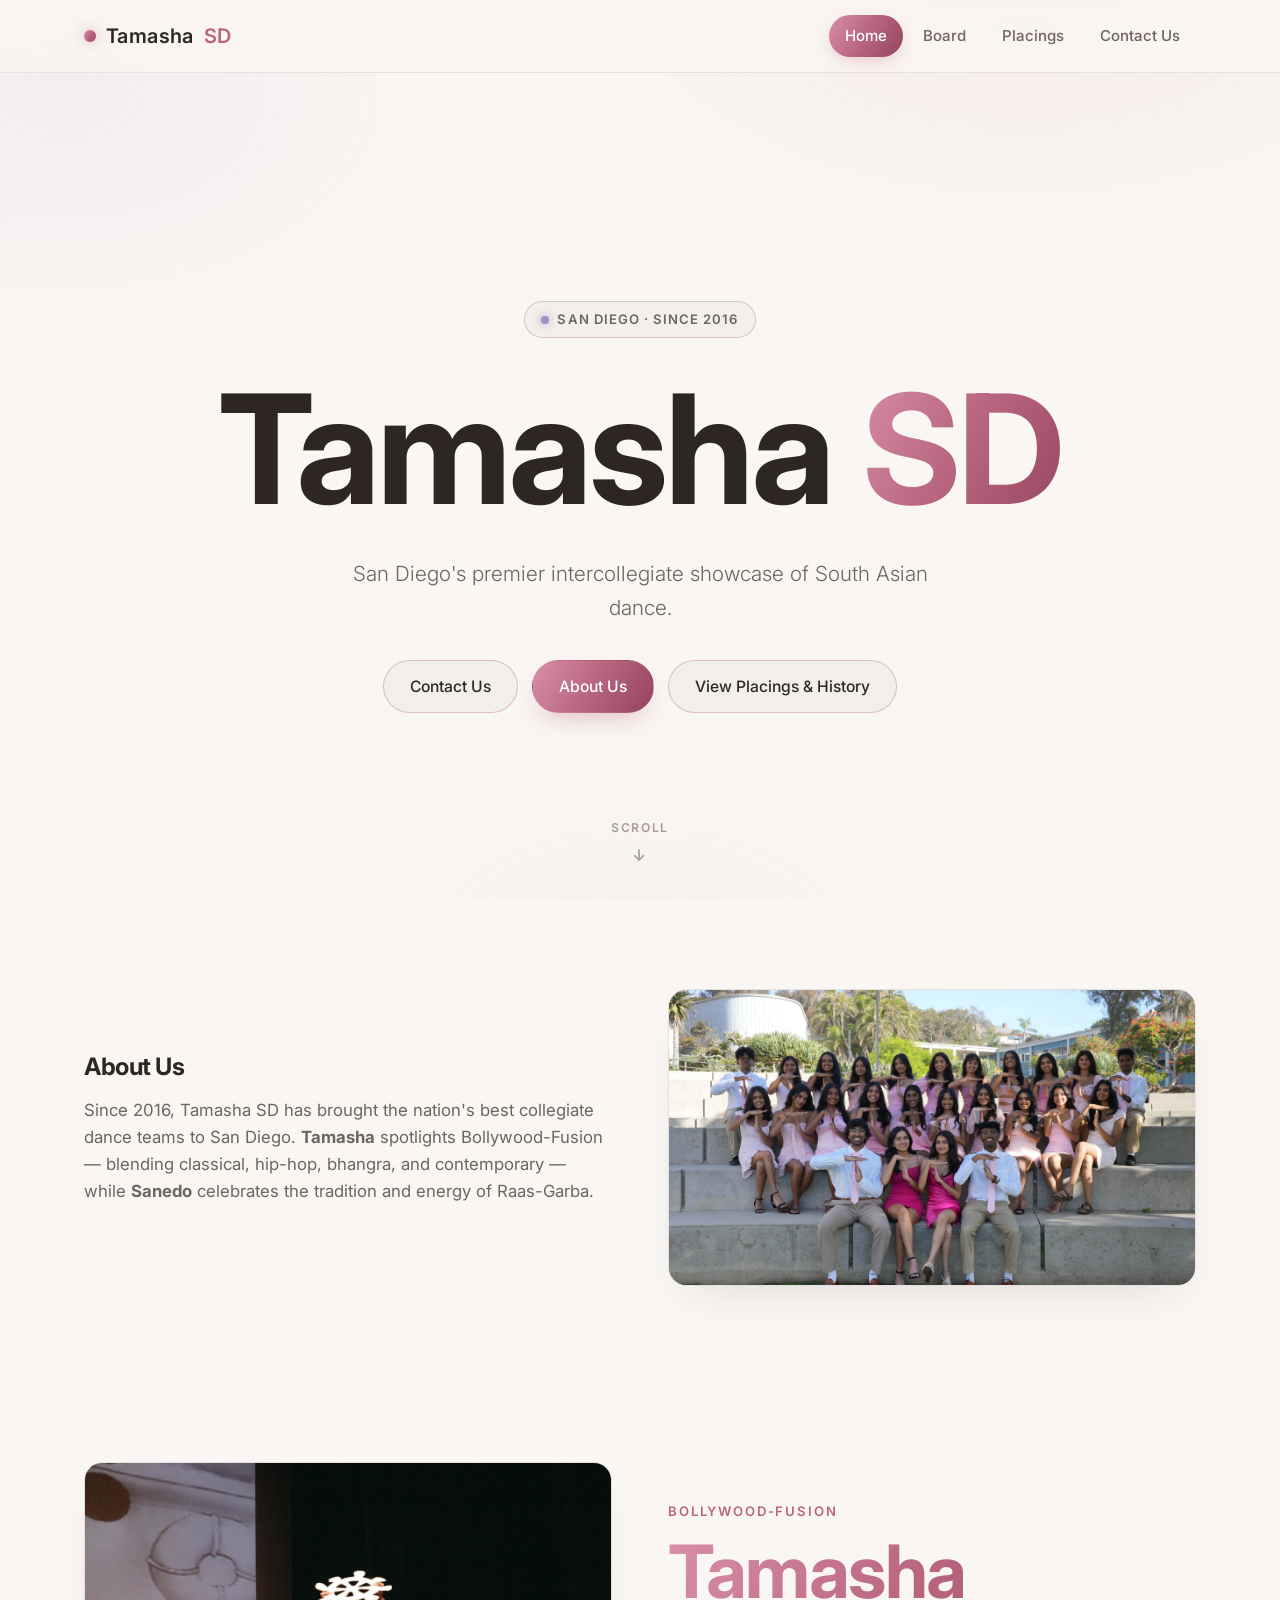
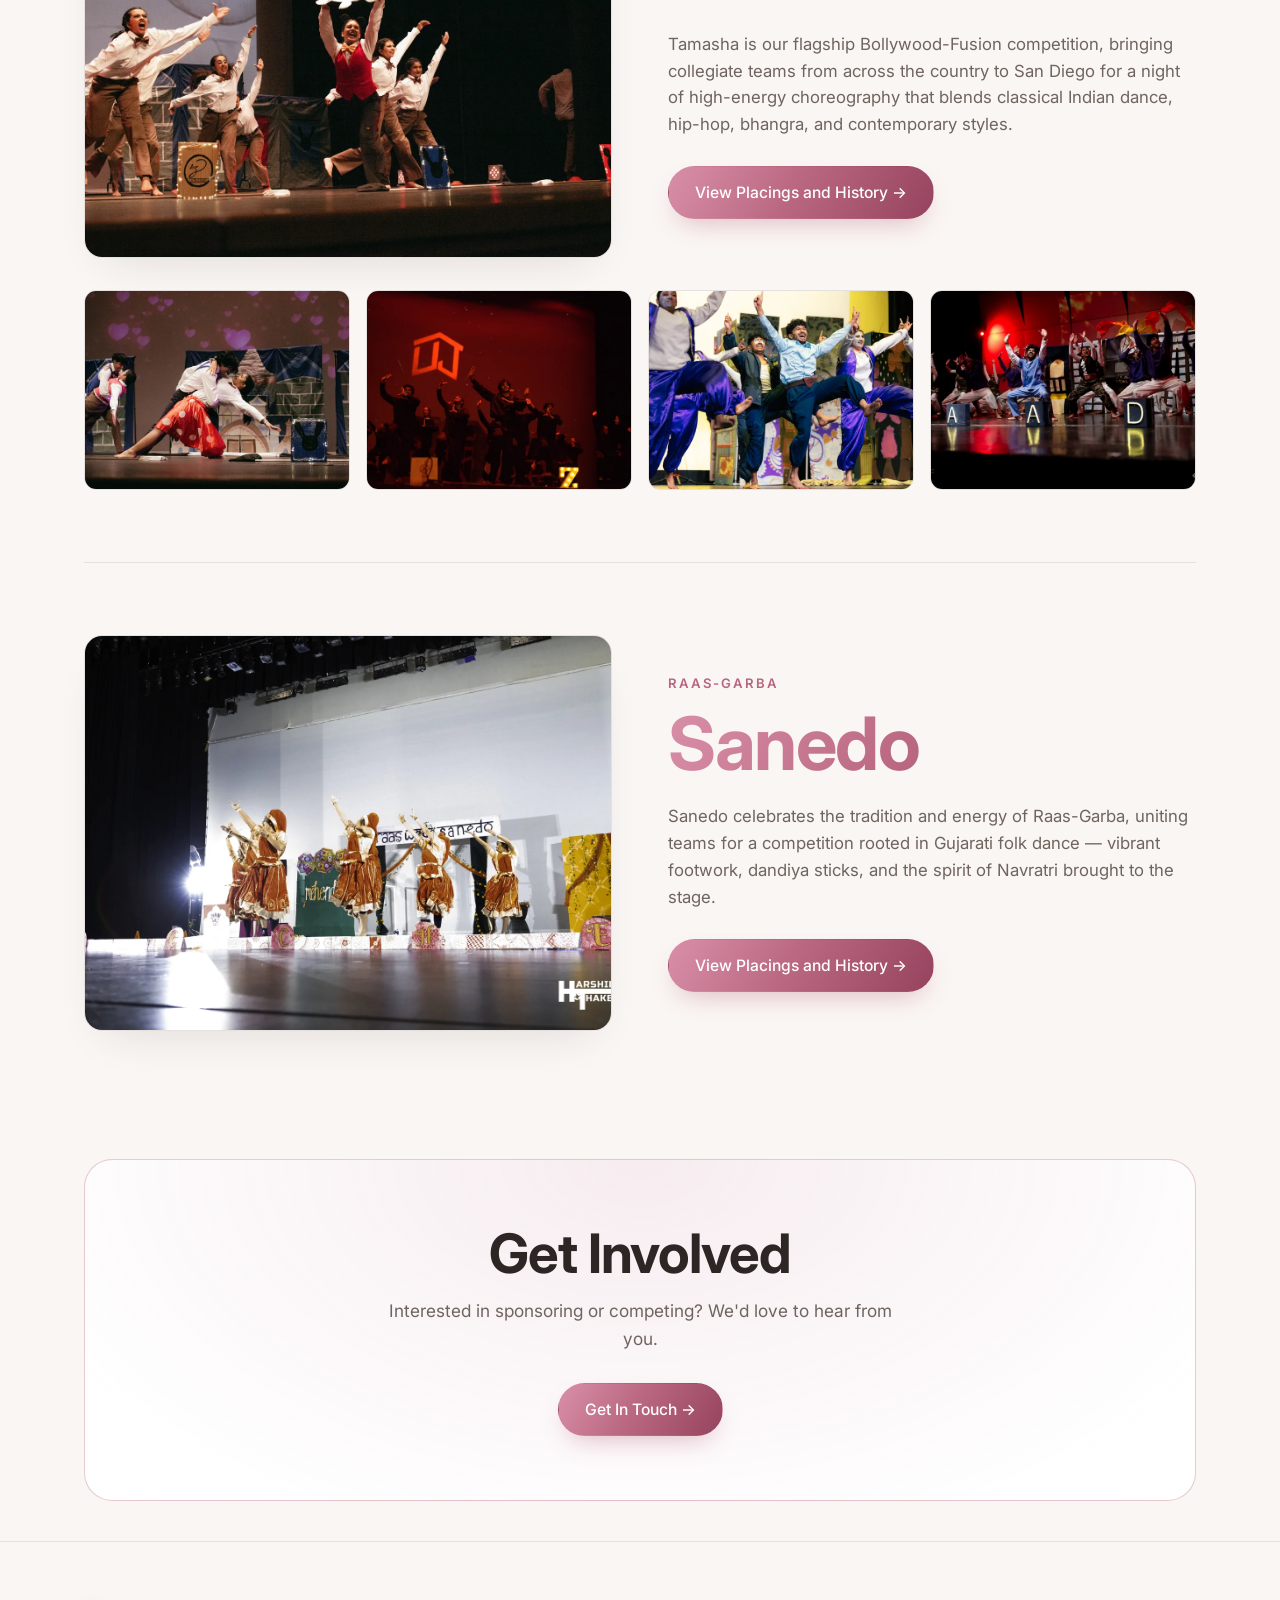
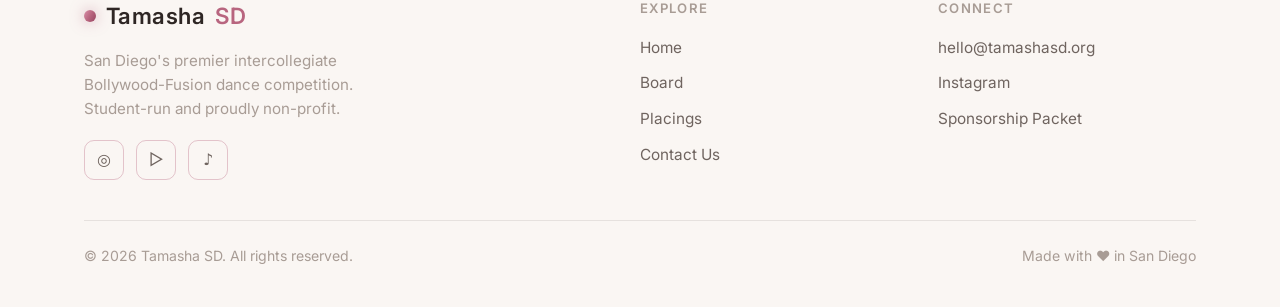
==== index.html @ 52d0d89c "sponsership link add" ====
<!DOCTYPE html>
<html lang="en">
<head>
  <meta charset="UTF-8" />
  <meta name="viewport" content="width=device-width, initial-scale=1.0" />
  <title>Tamasha SD — San Diego's Premier Bollywood-Fusion Dance Competition</title>
  <meta name="description" content="Tamasha SD is San Diego's premier intercollegiate Bollywood-Fusion dance competition, bringing together the best teams from across the nation for one unforgettable night on stage." />
  <link rel="preconnect" href="https://fonts.googleapis.com" />
  <link rel="preconnect" href="https://fonts.gstatic.com" crossorigin />
  <link href="https://fonts.googleapis.com/css2?family=Inter:wght@300;400;500;600;700&display=swap" rel="stylesheet" />
  <link rel="stylesheet" href="styles.css" />
</head>
<body>

  <!-- ===== Navbar ===== -->
  <header class="nav">
    <div class="container nav-inner">
      <a class="brand" href="index.html">
        <span class="dot"></span> Tamasha <span class="sd">SD</span>
      </a>
      <button class="nav-toggle" aria-label="Toggle navigation" aria-expanded="false">☰</button>
      <ul class="nav-links">
        <li><a href="index.html" class="active">Home</a></li>
        <li><a href="board.html">Board</a></li>
        <li><a href="placings.html">Placings</a></li>
        <li><a href="contact.html">Contact Us</a></li>
      </ul>
    </div>
  </header>

  <!-- ===== Hero ===== -->
  <section class="hero">
    <div class="container">
      <div class="eyebrow"><span class="pulse"></span> San Diego · Since 2016</div>
      <h1>Tamasha <span class="gradient-text">SD</span></h1>
      <p class="lead">San Diego's premier intercollegiate showcase of South Asian dance.</p>
      <div class="hero-actions">
        <a class="btn btn-ghost" href="contact.html">Contact Us</a>
        <a class="btn btn-primary" href="#about">About Us</a>
        <a class="btn btn-ghost" href="placings.html">View Placings & History</a>
      </div>
    </div>
    <a class="scroll-cue" href="#about" aria-label="Scroll to About section">
      <span>Scroll</span>
      <span class="arrow" aria-hidden="true">↓</span>
    </a>
  </section>

  <!-- ===== About ===== -->
  <section class="section" id="about">
    <div class="container split">
      <div>
        <h2>About Us</h2>
        <p>
          Since 2016, Tamasha SD has brought the nation's best collegiate dance
          teams to San Diego. <strong>Tamasha</strong> spotlights Bollywood-Fusion —
          blending classical, hip-hop, bhangra, and contemporary — while
          <strong>Sanedo</strong> celebrates the tradition and energy of Raas-Garba.
        </p>
      </div>
      <div class="media">
        <img src="photos/board/25-26/web/full-board-1.webp" alt="The Tamasha SD board" loading="lazy" />
      </div>
    </div>
  </section>

  <!-- ===== Competition Showcase ===== -->
  <section class="section" id="showcase">
    <div class="container">
      <div class="showcase-panel" data-panel="tamasha">
        <div class="showcase-top">
          <div class="showcase-rotator">
            <img class="is-active" src="photos/tamasha_gallery/web/tamasha-rotate-1.webp" alt="Tamasha competition photo 1" />
            <img src="photos/tamasha_gallery/web/tamasha-rotate-2.webp" alt="Tamasha competition photo 2" />
            <img src="photos/tamasha_gallery/web/tamasha-rotate-3.webp" alt="Tamasha competition photo 3" />
            <img src="photos/tamasha_gallery/web/tamasha-rotate-4.webp" alt="Tamasha competition photo 4" />
            <img src="photos/tamasha_gallery/web/tamasha-rotate-5.webp" alt="Tamasha competition photo 5" />
            <img src="photos/tamasha_gallery/web/tamasha-rotate-6.webp" alt="Tamasha competition photo 6" />
            <img src="photos/tamasha_gallery/web/tamasha-rotate-7.webp" alt="Tamasha competition photo 7" />
            <img src="photos/tamasha_gallery/web/tamasha-rotate-8.webp" alt="Tamasha competition photo 8" />
          </div>
          <div class="showcase-blurb">
            <div class="section-tag">Bollywood-Fusion</div>
            <h2 class="gradient-text">Tamasha</h2>
            <p>
              Tamasha is our flagship Bollywood-Fusion competition, bringing
              collegiate teams from across the country to San Diego for a
              night of high-energy choreography that blends classical Indian
              dance, hip-hop, bhangra, and contemporary styles.
            </p>
            <a class="btn btn-primary" href="placings.html#tamasha">View Placings and History →</a>
          </div>
        </div>
        <div class="showcase-static">
          <img src="photos/tamasha_gallery/web/tamasha-static-1.webp" alt="Tamasha competition photo" loading="lazy" />
          <img src="photos/tamasha_gallery/web/tamasha-static-2.webp" alt="Tamasha competition photo" loading="lazy" />
          <img src="photos/tamasha_gallery/web/tamasha-static-3.webp" alt="Tamasha competition photo" loading="lazy" />
          <img src="photos/tamasha_gallery/web/tamasha-static-4.webp" alt="Tamasha competition photo" loading="lazy" />
        </div>
      </div>

      <div class="showcase-panel" data-panel="sanedo">
        <div class="showcase-top">
          <div class="showcase-rotator">
            <img class="is-active" src="photos/sanedo_gallery/web/sanedo-rotate-1.webp" alt="Sanedo competition photo 1" />
            <img src="photos/sanedo_gallery/web/sanedo-rotate-2.webp" alt="Sanedo competition photo 2" />
            <img src="photos/sanedo_gallery/web/sanedo-rotate-3.webp" alt="Sanedo competition photo 3" />
          </div>
          <div class="showcase-blurb">
            <div class="section-tag">Raas-Garba</div>
            <h2 class="gradient-text">Sanedo</h2>
            <p>
              Sanedo celebrates the tradition and energy of Raas-Garba,
              uniting teams for a competition rooted in Gujarati folk dance —
              vibrant footwork, dandiya sticks, and the spirit of Navratri
              brought to the stage.
            </p>
            <a class="btn btn-primary" href="placings.html#sanedo">View Placings and History →</a>
          </div>
        </div>
      </div>
    </div>
  </section>




  <!-- ===== CTA ===== -->
  <section class="container">
    <div class="cta">
      <h2>Get Involved</h2>
      <p>Interested in sponsoring or competing? We'd love to hear from you.</p>
      <a class="btn btn-primary" href="contact.html">Get In Touch →</a>
    </div>
  </section>

  <!-- ===== Footer ===== -->
  <footer class="footer">
    <div class="container">
      <div class="footer-grid">
        <div>
          <div class="brand"><span class="dot"></span> Tamasha <span class="sd">SD</span></div>
          <p>San Diego's premier intercollegiate Bollywood-Fusion dance competition. Student-run and proudly non-profit.</p>
          <div class="socials">
            <a href="https://instagram.com/tamashasd" target="_blank" rel="noopener noreferrer" aria-label="Instagram">◎</a>
            <a href="https://youtube.com/@tamashasd" target="_blank" rel="noopener noreferrer" aria-label="YouTube">▷</a>
            <a href="https://tiktok.com/@tamashasd" target="_blank" rel="noopener noreferrer" aria-label="TikTok">♪</a>
          </div>
        </div>
        <div>
          <h4>Explore</h4>
          <ul>
            <li><a href="index.html">Home</a></li>
            <li><a href="board.html">Board</a></li>
            <li><a href="placings.html">Placings</a></li>
            <li><a href="contact.html">Contact Us</a></li>
          </ul>
        </div>
        <div>
          <h4>Connect</h4>
          <ul>
            <li><a href="mailto:hello@tamashasd.org">hello@tamashasd.org</a></li>
            <li><a href="https://instagram.com/tamashasd" target="_blank" rel="noopener noreferrer">Instagram</a></li>
            <li><a href="https://canva.link/knv3cnp3l9zu014" target="_blank" rel="noopener noreferrer">Sponsorship Packet</a></li>
          </ul>
        </div>
      </div>
      <div class="footer-bottom">
        <span>© 2026 Tamasha SD. All rights reserved.</span>
        <span>Made with ♥ in San Diego</span>
      </div>
    </div>
  </footer>

  <script src="showcase.js"></script>
  <script src="nav.js"></script>
</body>
</html>
---- styles.css ----
/* ============================================================
   Tamasha SD — shared styles
   Clean, light, pastel-professional theme
   ============================================================ */

:root {
  /* Core palette — warm ivory, light + airy */
  --bg:            #faf6f3;
  --bg-2:          #f2ebe6;
  --surface:       #ffffff;
  --surface-2:     #f6f0ec;
  --border:        rgba(60, 40, 40, 0.10);
  --border-strong: rgba(184, 101, 127, 0.35);

  /* Text — warm charcoal, never pure black */
  --text:      #2e2624;
  --text-dim:  #6f645f;
  --text-mute: #a89c95;

  /* Pastel accents */
  --magenta: #b8657f;  /* dusty rose — primary accent */
  --saffron: #b8925a;  /* muted gold/tan — secondary accent */
  --cyan:    #a98fc7;  /* soft lavender — tertiary accent */
  --violet:  #8f7092;  /* dusty mauve — quaternary accent */

  /* Gradients */
  --grad-hot:  linear-gradient(120deg, #d98fa8 0%, #b8657f 50%, #96435f 100%);
  --grad-cool: linear-gradient(120deg, #cbb8e0 0%, #8f7092 100%);
  --grad-full: linear-gradient(120deg, #d98fa8 0%, #b8657f 50%, #96435f 100%);

  /* Layout */
  --maxw: 1160px;
  --radius: 18px;
  --radius-sm: 12px;
  --shadow: 0 20px 45px -24px rgba(46, 38, 36, 0.16);
  --shadow-glow: 0 0 0 1px var(--border), 0 20px 40px -22px rgba(184, 101, 127, 0.22);

  --font-display: 'Inter', system-ui, sans-serif;
  --font-body: 'Inter', system-ui, -apple-system, 'Segoe UI', sans-serif;
}

/* ---------- Reset ---------- */
*, *::before, *::after { box-sizing: border-box; }

html { scroll-behavior: smooth; }

body {
  margin: 0;
  font-family: var(--font-body);
  font-weight: 400;
  color: var(--text);
  background: var(--bg);
  line-height: 1.6;
  -webkit-font-smoothing: antialiased;
  overflow-x: hidden;
}

/* Ambient background wash — soft pastel, barely there */
body::before {
  content: "";
  position: fixed;
  inset: 0;
  z-index: -1;
  background:
    radial-gradient(60% 50% at 80% -5%, rgba(184, 101, 127, 0.09), transparent 60%),
    radial-gradient(50% 45% at 5% 10%, rgba(169, 143, 199, 0.08), transparent 60%),
    radial-gradient(40% 40% at 50% 110%, rgba(184, 146, 90, 0.06), transparent 60%);
  pointer-events: none;
}

img { max-width: 100%; display: block; }
a { color: inherit; text-decoration: none; }

h1, h2, h3 { font-family: var(--font-display); font-weight: 700; line-height: 1.1; letter-spacing: -0.02em; margin: 0; }

.container { width: 100%; max-width: var(--maxw); margin: 0 auto; padding: 0 24px; }

.gradient-text {
  background: var(--grad-full);
  -webkit-background-clip: text;
  background-clip: text;
  -webkit-text-fill-color: transparent;
  color: transparent;
}

/* ---------- Navbar ---------- */
.nav {
  position: sticky;
  top: 0;
  z-index: 100;
  backdrop-filter: blur(16px);
  background: rgba(250, 246, 243, 0.82);
  border-bottom: 1px solid var(--border);
}
.nav-inner {
  display: flex;
  align-items: center;
  justify-content: space-between;
  height: 72px;
}
.brand {
  display: flex;
  align-items: center;
  gap: 10px;
  font-family: var(--font-display);
  font-weight: 600;
  font-size: 1.25rem;
  letter-spacing: 0.02em;
}
.brand .dot {
  width: 12px; height: 12px; border-radius: 50%;
  background: var(--grad-hot);
  box-shadow: 0 0 14px rgba(184, 101, 127, 0.5);
}
.brand .sd { color: var(--magenta); }

.nav-links {
  display: flex;
  align-items: center;
  gap: 4px;
  list-style: none;
  margin: 0;
  padding: 0;
}
.nav-links a {
  display: inline-block;
  padding: 9px 16px;
  border-radius: 999px;
  font-size: 0.94rem;
  font-weight: 500;
  color: var(--text-dim);
  transition: color 0.2s, background 0.2s;
}
.nav-links a:hover { color: var(--text); background: rgba(46, 38, 36, 0.05); }
.nav-links a.active {
  color: #fff;
  background: var(--grad-hot);
  box-shadow: 0 6px 18px -6px rgba(184, 101, 127, 0.45);
}

.nav-toggle {
  display: none;
  background: none;
  border: 1px solid var(--border-strong);
  border-radius: 10px;
  width: 42px; height: 42px;
  cursor: pointer;
  color: var(--text);
  font-size: 1.2rem;
  align-items: center;
  justify-content: center;
}

/* ---------- Buttons ---------- */
.btn {
  display: inline-flex;
  align-items: center;
  gap: 8px;
  padding: 13px 26px;
  border-radius: 999px;
  font-weight: 500;
  font-size: 0.98rem;
  cursor: pointer;
  border: 1px solid transparent;
  transition: transform 0.15s, box-shadow 0.2s, background 0.2s;
  white-space: nowrap;
}
.btn:hover { transform: translateY(-2px); }
.btn-primary {
  background: var(--grad-hot);
  color: #fff;
  box-shadow: 0 12px 26px -10px rgba(184, 101, 127, 0.45);
}
.btn-ghost {
  background: rgba(46, 38, 36, 0.035);
  border-color: var(--border-strong);
  color: var(--text);
}
.btn-ghost:hover { background: rgba(46, 38, 36, 0.07); }

/* ---------- Hero ---------- */
.hero {
  position: relative;
  min-height: 92vh;
  display: flex;
  align-items: center;
  justify-content: center;
  padding: 120px 0 80px;
  text-align: center;
}
.eyebrow {
  display: inline-flex;
  align-items: center;
  gap: 8px;
  padding: 7px 16px;
  border-radius: 999px;
  border: 1px solid var(--border-strong);
  background: rgba(46, 38, 36, 0.03);
  font-size: 0.82rem;
  font-weight: 600;
  letter-spacing: 0.08em;
  text-transform: uppercase;
  color: var(--text-dim);
  margin-bottom: 28px;
}
.eyebrow .pulse {
  width: 8px; height: 8px; border-radius: 50%;
  background: var(--cyan);
  box-shadow: 0 0 10px var(--cyan);
  animation: pulse 1.8s infinite;
}
@keyframes pulse { 0%,100% { opacity: 1; } 50% { opacity: 0.3; } }

.hero h1 {
  font-size: clamp(3.8rem, 13vw, 9.5rem);
  font-weight: 700;
  margin-bottom: 24px;
}
.hero .lead {
  max-width: 640px;
  margin: 0 auto 36px;
  font-size: clamp(1.05rem, 2.4vw, 1.3rem);
  font-weight: 300;
  color: var(--text-dim);
}

.hero-actions { display: flex; gap: 14px; justify-content: center; flex-wrap: wrap; }

.scroll-cue {
  position: absolute;
  left: 50%;
  bottom: 32px;
  transform: translateX(-50%);
  display: flex;
  flex-direction: column;
  align-items: center;
  gap: 6px;
  font-size: 0.76rem;
  font-weight: 600;
  letter-spacing: 0.14em;
  text-transform: uppercase;
  color: var(--text-mute);
}
.scroll-cue .arrow { font-size: 1rem; animation: scroll-bounce 1.6s infinite; }
@keyframes scroll-bounce {
  0%, 100% { transform: translateY(0); }
  50% { transform: translateY(6px); }
}
@media (prefers-reduced-motion: reduce) {
  .scroll-cue .arrow { animation: none; }
}

/* ---------- Stats band ---------- */
.stats {
  display: grid;
  grid-template-columns: repeat(4, 1fr);
  gap: 18px;
  margin-top: 72px;
}
.stat {
  padding: 26px 20px;
  text-align: center;
  border-radius: var(--radius);
  background: var(--surface);
  border: 1px solid var(--border);
}
.stat .num {
  font-family: var(--font-display);
  font-size: 2.6rem;
  font-weight: 600;
  line-height: 1;
}
.stat .label {
  margin-top: 8px;
  font-size: 0.85rem;
  text-transform: uppercase;
  letter-spacing: 0.08em;
  color: var(--text-mute);
}

/* ---------- Sections ---------- */
.section { padding: 88px 0; }
#about { scroll-margin-top: 88px; }
.section-head { max-width: 640px; margin-bottom: 48px; }
.section-head.center { margin-left: auto; margin-right: auto; text-align: center; }
.section-tag {
  font-size: 0.82rem;
  font-weight: 600;
  letter-spacing: 0.14em;
  text-transform: uppercase;
  color: var(--magenta);
  margin-bottom: 14px;
}
.section-head h2 { font-size: clamp(2.2rem, 5.5vw, 3.6rem); font-weight: 700; margin-bottom: 16px; }
.section-head p { color: var(--text-dim); font-size: 1.08rem; margin: 0; }

/* ---------- About split ---------- */
.split {
  display: grid;
  grid-template-columns: 1fr 1fr;
  gap: 56px;
  align-items: center;
}
.split p { color: var(--text-dim); font-size: 1.05rem; }
.split .media {
  border-radius: var(--radius);
  overflow: hidden;
  border: 1px solid var(--border);
  box-shadow: var(--shadow);
  /* Matches the board photo's own 16:9 shape — a 4:3 frame cropped the
     people standing at either end. */
  aspect-ratio: 16 / 9;
}
.split .media img { width: 100%; height: 100%; object-fit: cover; }

.feature-list { list-style: none; padding: 0; margin: 24px 0 0; display: grid; gap: 14px; }
.feature-list li { display: flex; gap: 12px; align-items: flex-start; color: var(--text-dim); }
.feature-list .ico {
  flex: none;
  width: 26px; height: 26px; border-radius: 8px;
  display: grid; place-items: center;
  background: var(--grad-cool);
  color: #fff;
  font-size: 0.9rem;
}

/* ---------- Competition Showcase ---------- */
.showcase-panel + .showcase-panel {
  margin-top: 72px;
  padding-top: 72px;
  border-top: 1px solid var(--border);
}

.showcase-top {
  display: grid;
  grid-template-columns: 1fr 1fr;
  gap: 56px;
  align-items: center;
}

.showcase-rotator {
  position: relative;
  aspect-ratio: 4 / 3;
  border-radius: var(--radius);
  overflow: hidden;
  border: 1px solid var(--border);
  box-shadow: var(--shadow);
}
.showcase-rotator img {
  position: absolute;
  inset: 0;
  width: 100%;
  height: 100%;
  object-fit: cover;
  opacity: 0;
  transition: opacity 1s ease;
}
.showcase-rotator img.is-active { opacity: 1; }

.showcase-blurb .section-tag { margin-bottom: 10px; }
.showcase-blurb h2 { font-size: clamp(2.8rem, 7.5vw, 4.6rem); font-weight: 700; margin-bottom: 18px; }
.showcase-blurb p { color: var(--text-dim); font-size: 1.05rem; margin-bottom: 28px; }

.showcase-static {
  display: grid;
  grid-template-columns: repeat(4, 1fr);
  gap: 16px;
  margin-top: 32px;
}
.showcase-static img {
  width: 100%;
  aspect-ratio: 4 / 3;
  object-fit: cover;
  border-radius: var(--radius-sm);
  border: 1px solid var(--border);
}

@media (prefers-reduced-motion: reduce) {
  .showcase-rotator img { transition: none; }
}

/* ---------- Cards grid ---------- */
.grid-3 { display: grid; grid-template-columns: repeat(3, 1fr); gap: 24px; }
.card {
  position: relative;
  border-radius: var(--radius);
  background: var(--surface);
  border: 1px solid var(--border);
  overflow: hidden;
  transition: transform 0.2s, border-color 0.2s, box-shadow 0.2s;
}
.card:hover { transform: translateY(-6px); border-color: var(--border-strong); box-shadow: var(--shadow); }
.card .card-media { aspect-ratio: 16 / 10; overflow: hidden; }
.card .card-media img { width: 100%; height: 100%; object-fit: cover; transition: transform 0.4s; }
.card:hover .card-media img { transform: scale(1.06); }
.card-body { padding: 22px; }
.card .year {
  display: inline-block;
  font-family: var(--font-display);
  font-size: 0.8rem;
  font-weight: 600;
  letter-spacing: 0.1em;
  padding: 4px 12px;
  border-radius: 999px;
  background: rgba(184, 101, 127, 0.12);
  color: var(--magenta);
  margin-bottom: 12px;
}
.card h3 { font-size: 1.5rem; font-weight: 700; margin-bottom: 8px; }
.card p { color: var(--text-dim); font-size: 0.96rem; margin: 0 0 16px; }
.card-link { font-weight: 600; color: var(--violet); display: inline-flex; gap: 6px; align-items: center; }
.card-link:hover { gap: 10px; }

/* ---------- CTA band ---------- */
.cta {
  margin: 40px auto;
  border-radius: 28px;
  padding: 64px 40px;
  text-align: center;
  background:
    radial-gradient(60% 120% at 50% 0%, rgba(184, 101, 127, 0.12), transparent),
    var(--surface);
  border: 1px solid var(--border-strong);
}
.cta h2 { font-size: clamp(2.2rem, 5.5vw, 3.4rem); font-weight: 700; margin-bottom: 14px; }
.cta p { color: var(--text-dim); max-width: 520px; margin: 0 auto 30px; font-size: 1.08rem; }

/* ---------- Footer ---------- */
.footer {
  border-top: 1px solid var(--border);
  padding: 56px 0 40px;
  margin-top: 40px;
}
.footer-grid {
  display: grid;
  grid-template-columns: 2fr 1fr 1fr;
  gap: 40px;
  margin-bottom: 40px;
}
.footer .brand { font-size: 1.4rem; margin-bottom: 14px; }
.footer p { color: var(--text-mute); font-size: 0.95rem; max-width: 320px; }
.footer h4 {
  font-size: 0.82rem;
  font-weight: 600;
  text-transform: uppercase;
  letter-spacing: 0.1em;
  color: var(--text-mute);
  margin: 0 0 16px;
}
.footer ul { list-style: none; padding: 0; margin: 0; display: grid; gap: 10px; }
.footer ul a { color: var(--text-dim); font-size: 0.96rem; }
.footer ul a:hover { color: var(--text); }
.socials { display: flex; gap: 12px; margin-top: 18px; }
.socials a {
  width: 40px; height: 40px;
  display: grid; place-items: center;
  border-radius: 10px;
  border: 1px solid var(--border-strong);
  color: var(--text-dim);
  transition: all 0.2s;
}
.socials a:hover { color: #fff; border-color: transparent; background: var(--grad-hot); }
.footer-bottom {
  border-top: 1px solid var(--border);
  padding-top: 24px;
  display: flex;
  justify-content: space-between;
  flex-wrap: wrap;
  gap: 10px;
  color: var(--text-mute);
  font-size: 0.88rem;
}

/* ---------- Page hero (sub-pages) ---------- */
.page-hero { padding: 72px 0 48px; text-align: center; }
.page-hero h1 { font-size: clamp(2.6rem, 7.5vw, 5rem); font-weight: 700; margin-bottom: 16px; }
.page-hero p { color: var(--text-dim); max-width: 600px; margin: 0 auto; font-size: 1.1rem; }

/* ---------- Tabs ---------- */
.tab-bar { text-align: center; margin-bottom: 40px; }
.tabs {
  display: inline-flex;
  gap: 6px;
  padding: 6px;
  border-radius: 999px;
  background: var(--surface);
  border: 1px solid var(--border);
}
.tab {
  border: none;
  background: none;
  cursor: pointer;
  font-family: var(--font-body);
  font-weight: 500;
  font-size: 0.98rem;
  color: var(--text-dim);
  padding: 11px 30px;
  border-radius: 999px;
  transition: color 0.2s, background 0.2s, box-shadow 0.2s;
}
.tab:hover { color: var(--text); }
.tab.active {
  color: #fff;
  background: var(--grad-hot);
  box-shadow: 0 6px 18px -6px rgba(184, 101, 127, 0.4);
}
.tab-panel[hidden] { display: none; }
.panel-meta {
  text-align: center;
  text-transform: uppercase;
  letter-spacing: 0.14em;
  font-size: 0.82rem;
  font-weight: 600;
  color: var(--magenta);
  margin: 0 0 32px;
}

/* ---------- Placings ---------- */
.year-block { margin-bottom: 22px; }
.year-label {
  font-family: var(--font-display);
  font-size: 1.15rem;
  font-weight: 600;
  letter-spacing: 0.04em;
  color: var(--text-dim);
  display: flex;
  align-items: center;
  gap: 16px;
  margin-bottom: 14px;
}
.year-label .bar { flex: 1; height: 1px; background: var(--border); }

.podium { display: grid; grid-template-columns: repeat(3, 1fr); gap: 18px; }
.place {
  display: flex;
  flex-direction: column;
  align-items: center;
  text-align: center;
  border-radius: var(--radius);
  padding: 26px 22px 24px;
  background: var(--surface);
  border: 1px solid var(--border);
  position: relative;
  overflow: hidden;
  transition: transform 0.2s, border-color 0.2s, box-shadow 0.2s;
}
.place:hover { transform: translateY(-4px); box-shadow: var(--shadow); }
.place::before {
  content: "";
  position: absolute;
  top: 0; left: 0; right: 0;
  height: 4px;
}
.place.gold {
  border-color: rgba(184, 101, 127, 0.35);
  background:
    radial-gradient(120% 90% at 50% -20%, rgba(184, 101, 127, 0.10), transparent 60%),
    var(--surface);
}
.place.gold::before   { background: linear-gradient(90deg, #eec3d2, #b8657f); }
.place.silver::before { background: linear-gradient(90deg, #dcd6e8, #a9a0c2); }
.place.bronze::before { background: linear-gradient(90deg, #e8c7a8, #b8925a); }
.place .medal { font-size: 2.2rem; line-height: 1; margin-bottom: 12px; }
.place .rank {
  font-family: var(--font-display);
  font-size: 0.78rem;
  font-weight: 600;
  letter-spacing: 0.16em;
  text-transform: uppercase;
  color: var(--text-mute);
  margin-bottom: 8px;
}
.place.gold .rank { color: var(--magenta); }
.place .team { font-family: var(--font-display); font-size: 1.4rem; font-weight: 500; line-height: 1.15; }
.place .school {
  margin-top: 8px;
  font-size: 0.78rem;
  font-weight: 600;
  letter-spacing: 0.03em;
  color: var(--saffron);
  background: rgba(184, 146, 90, 0.14);
  padding: 3px 12px;
  border-radius: 999px;
}

.comp-block { margin-bottom: 64px; }
.comp-head {
  display: flex;
  align-items: flex-end;
  justify-content: space-between;
  gap: 16px;
  margin-bottom: 22px;
  flex-wrap: wrap;
}
.comp-head h2 { font-size: clamp(2rem, 4.5vw, 3rem); font-weight: 700; }
.comp-badge {
  font-family: var(--font-display);
  font-weight: 600;
  font-size: 0.85rem;
  letter-spacing: 0.06em;
  padding: 8px 16px;
  border-radius: 999px;
  color: var(--magenta);
  background: rgba(184, 101, 127, 0.10);
  border: 1px solid var(--border-strong);
}
.table-wrap { overflow-x: auto; }
.table-foot { color: var(--text-mute); font-size: 0.86rem; margin: 14px 2px 0; }
.pts {
  display: inline-block;
  font-size: 0.72rem;
  font-weight: 600;
  letter-spacing: 0.04em;
  color: var(--saffron);
  background: rgba(184, 146, 90, 0.16);
  padding: 2px 8px;
  border-radius: 999px;
  margin-left: 6px;
  vertical-align: middle;
}

.placings-table {
  width: 100%;
  border-collapse: collapse;
  margin-top: 8px;
  border-radius: var(--radius);
  overflow: hidden;
  border: 1px solid var(--border);
  min-width: 560px;
}
.placings-table tbody tr:hover { background: var(--surface-2); }
.placings-table th, .placings-table td { padding: 15px 20px; text-align: left; }
.placings-table thead th {
  background: var(--surface-2);
  font-size: 0.8rem;
  font-weight: 600;
  letter-spacing: 0.08em;
  text-transform: uppercase;
  color: var(--text-mute);
}
.placings-table tbody tr { border-top: 1px solid var(--border); background: var(--surface); }
.placings-table tbody td { color: var(--text-dim); }
.placings-table tbody td:first-child { color: var(--text); font-weight: 600; }

/* ---------- Contact ---------- */
.contact-grid { display: grid; grid-template-columns: 1fr 1fr; gap: 48px; align-items: start; }
.info-card {
  display: flex;
  gap: 16px;
  padding: 22px;
  border-radius: var(--radius);
  background: var(--surface);
  border: 1px solid var(--border);
  margin-bottom: 16px;
}
.info-card .ico {
  flex: none;
  width: 46px; height: 46px;
  border-radius: 12px;
  display: grid; place-items: center;
  background: var(--grad-cool);
  color: #fff;
  font-size: 1.3rem;
}
.info-card h3 { font-size: 1.2rem; font-weight: 700; margin-bottom: 4px; }
.info-card p, .info-card a { color: var(--text-dim); margin: 0; font-size: 0.98rem; }
.info-card a:hover { color: var(--violet); }
.info-links { display: grid; gap: 5px; }
.info-links a:last-child { color: var(--violet); font-weight: 600; }

.sponsorship-packet {
  margin-top: 72px;
  padding: 36px;
  border: 1px solid var(--border);
  border-radius: var(--radius);
  background: var(--surface);
  scroll-margin-top: 92px;
}
.sponsorship-heading {
  display: flex;
  align-items: flex-end;
  justify-content: space-between;
  gap: 32px;
  margin-bottom: 28px;
}
.sponsorship-heading h2 { margin: 8px 0 10px; }
.sponsorship-heading p { max-width: 720px; margin: 0; color: var(--text-dim); }
.sponsorship-heading .btn { flex: none; }
.canva-embed {
  position: relative;
  width: 100%;
  aspect-ratio: 16 / 9;
  overflow: hidden;
  border: 1px solid var(--border-strong);
  border-radius: var(--radius-sm);
  background: var(--bg-2);
  box-shadow: var(--shadow);
}
.canva-embed iframe { width: 100%; height: 100%; border: 0; }
.embed-fallback { margin: 16px 0 0; color: var(--text-mute); font-size: 0.88rem; text-align: center; }
.embed-fallback a { color: var(--violet); }

.form { display: grid; gap: 18px; padding: 32px; border-radius: var(--radius); background: var(--surface); border: 1px solid var(--border); }
.field { display: grid; gap: 8px; }
.field label { font-size: 0.88rem; font-weight: 500; color: var(--text-dim); }
.field input, .field textarea, .field select {
  width: 100%;
  padding: 13px 16px;
  border-radius: var(--radius-sm);
  border: 1px solid var(--border-strong);
  background: var(--bg-2);
  color: var(--text);
  font-family: inherit;
  font-size: 0.98rem;
  transition: border-color 0.2s, box-shadow 0.2s;
}
.field input:focus, .field textarea:focus, .field select:focus {
  outline: none;
  border-color: var(--magenta);
  box-shadow: 0 0 0 3px rgba(184, 101, 127, 0.16);
}
.field textarea { resize: vertical; min-height: 130px; }

.form-submit { justify-content: center; }
.form-submit:disabled { cursor: wait; opacity: 0.65; transform: none; }
.contact-honeypot {
  position: absolute;
  width: 1px;
  height: 1px;
  overflow: hidden;
  clip: rect(0 0 0 0);
  clip-path: inset(50%);
  white-space: nowrap;
}
.form-status {
  margin: 0;
  padding: 13px 16px;
  border: 1px solid rgba(94, 184, 140, 0.35);
  border-radius: var(--radius-sm);
  background: rgba(94, 184, 140, 0.10);
  color: var(--text);
  font-size: 0.92rem;
}
.form-status.is-error {
  border-color: rgba(225, 92, 92, 0.38);
  background: rgba(225, 92, 92, 0.10);
}

/* ---------- Placeholder note ---------- */
.note {
  display: flex;
  gap: 12px;
  padding: 16px 20px;
  border-radius: var(--radius-sm);
  background: rgba(169, 143, 199, 0.10);
  border: 1px solid rgba(169, 143, 199, 0.30);
  color: var(--text-dim);
  font-size: 0.92rem;
  margin-bottom: 32px;
}
.note strong { color: var(--violet); }

/* ---------- Responsive ---------- */
@media (max-width: 900px) {
  .split, .contact-grid { grid-template-columns: 1fr; gap: 32px; }
  .sponsorship-heading { align-items: start; flex-direction: column; }
  .grid-3 { grid-template-columns: 1fr 1fr; }
  .footer-grid { grid-template-columns: 1fr 1fr; }
  .stats { grid-template-columns: 1fr 1fr; }
  .showcase-top { grid-template-columns: 1fr; gap: 32px; }
  .showcase-static { grid-template-columns: repeat(2, 1fr); }
}

@media (max-width: 720px) {
  .nav-toggle { display: inline-flex; }
  .nav-links {
    position: absolute;
    top: 72px; left: 0; right: 0;
    flex-direction: column;
    align-items: stretch;
    gap: 6px;
    padding: 16px 24px 24px;
    background: rgba(250, 246, 243, 0.98);
    border-bottom: 1px solid var(--border);
    transform: translateY(-140%);
    transition: transform 0.28s ease;
  }
  .nav-links.open { transform: translateY(0); }
  .nav-links a { padding: 12px 16px; }
  .grid-3, .podium, .footer-grid { grid-template-columns: 1fr; }
  .hero { min-height: auto; padding: 100px 0 72px; }
  .scroll-cue { display: none; }
  .section { padding: 60px 0; }
}

@media (max-width: 560px) {
  .sponsorship-packet { margin-top: 48px; padding: 22px; }
  .sponsorship-heading .btn { width: 100%; justify-content: center; }
}
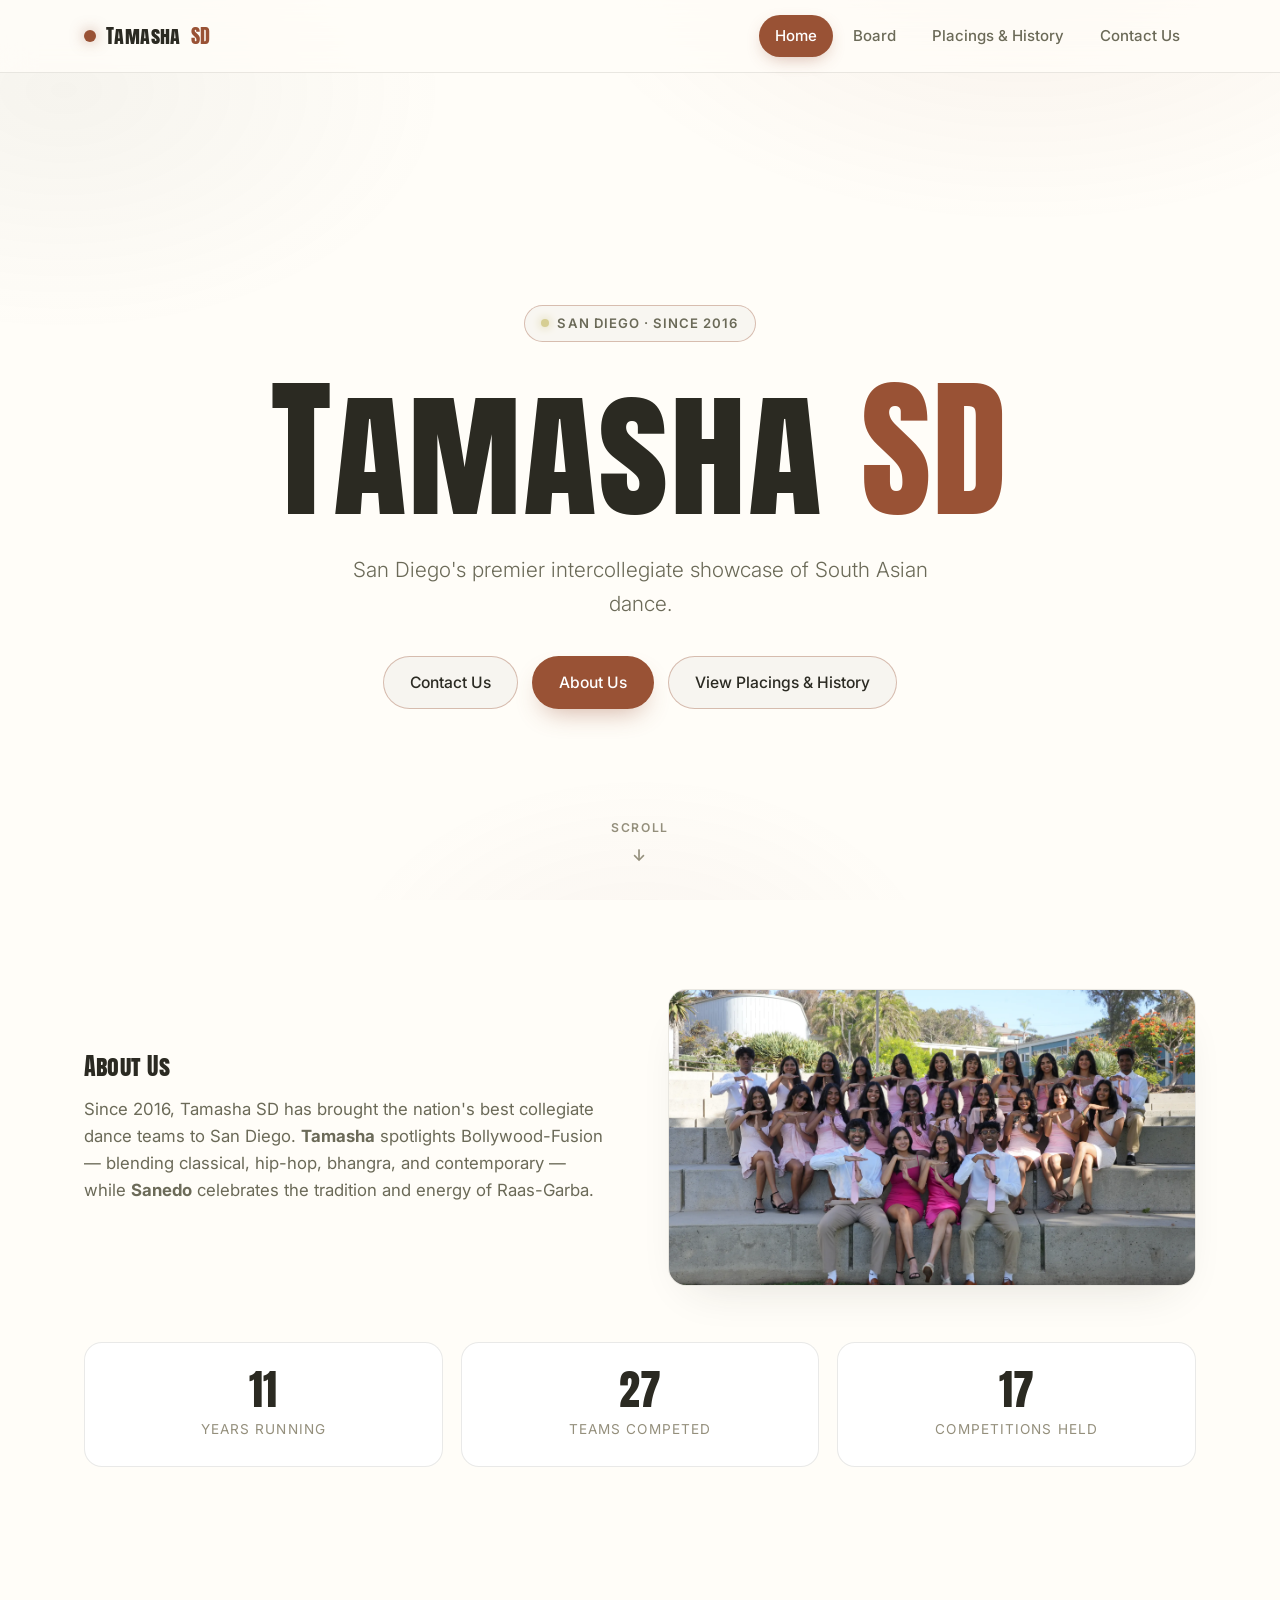
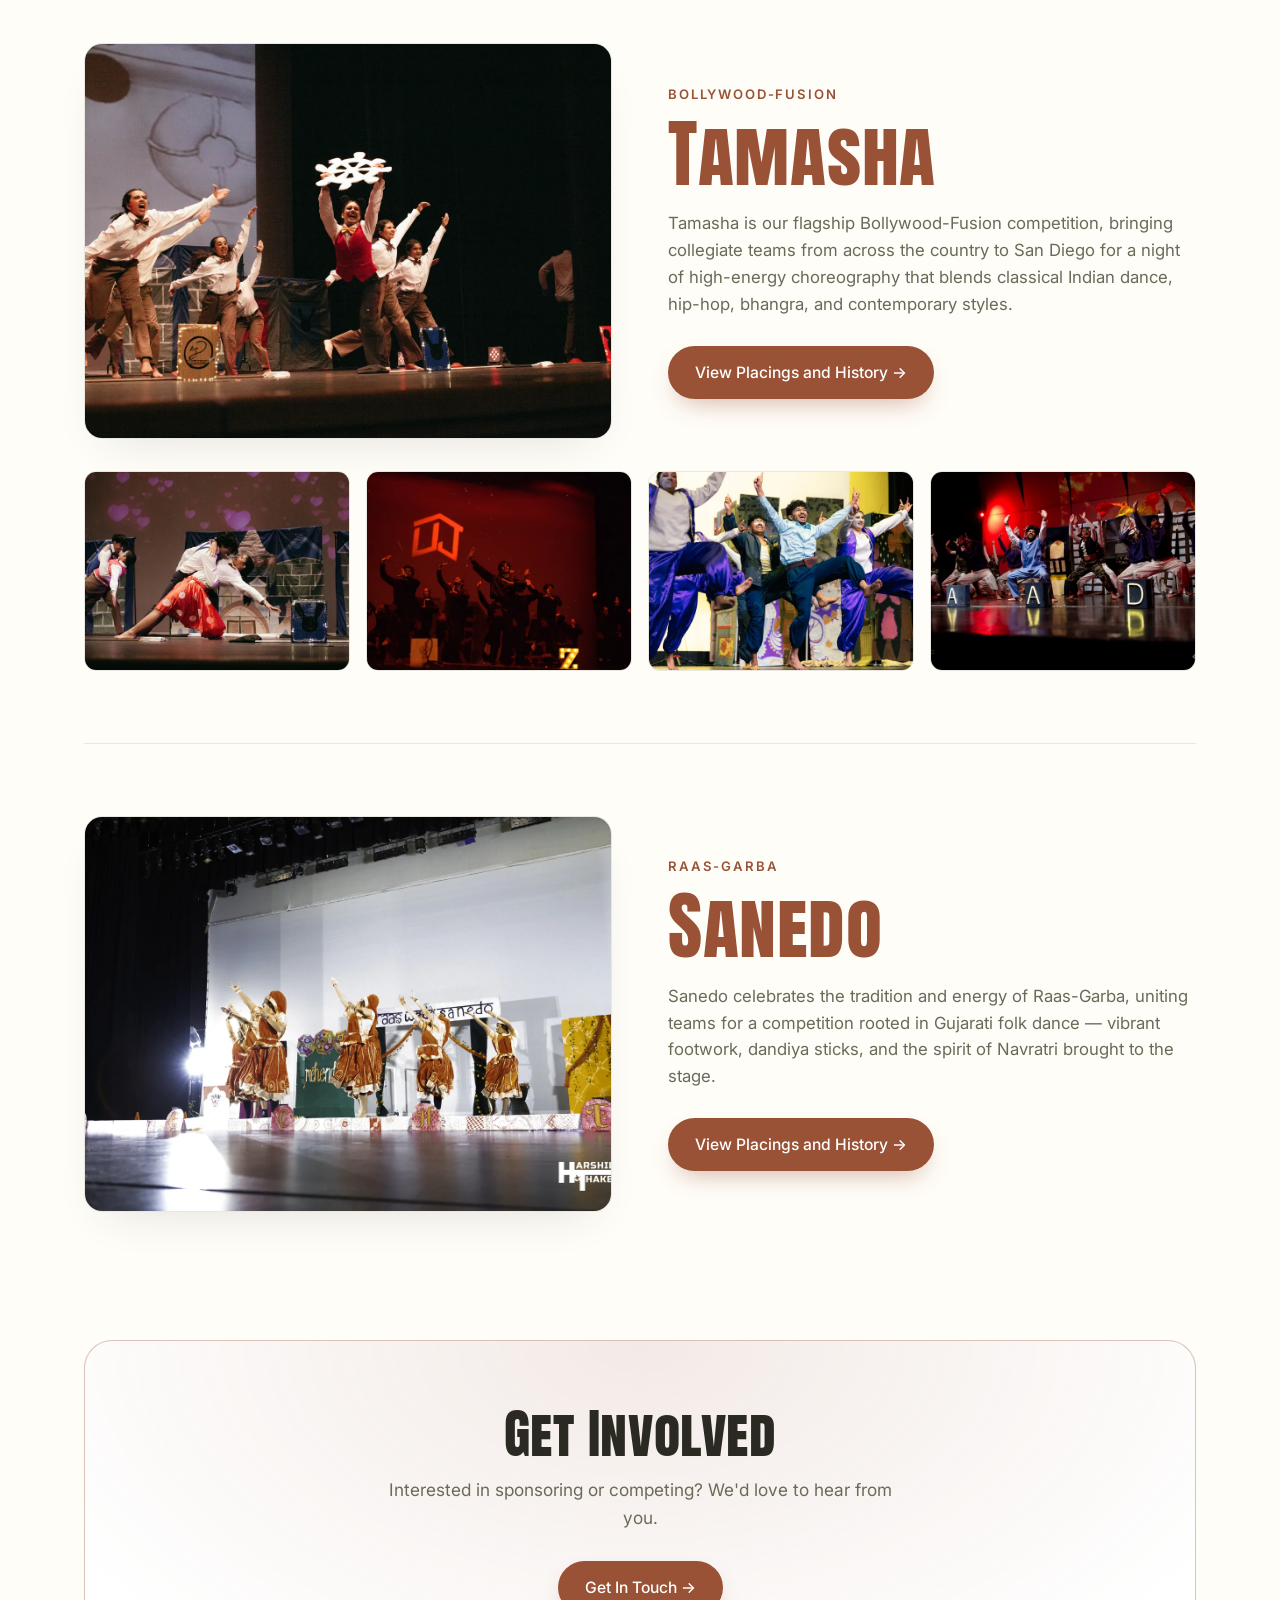
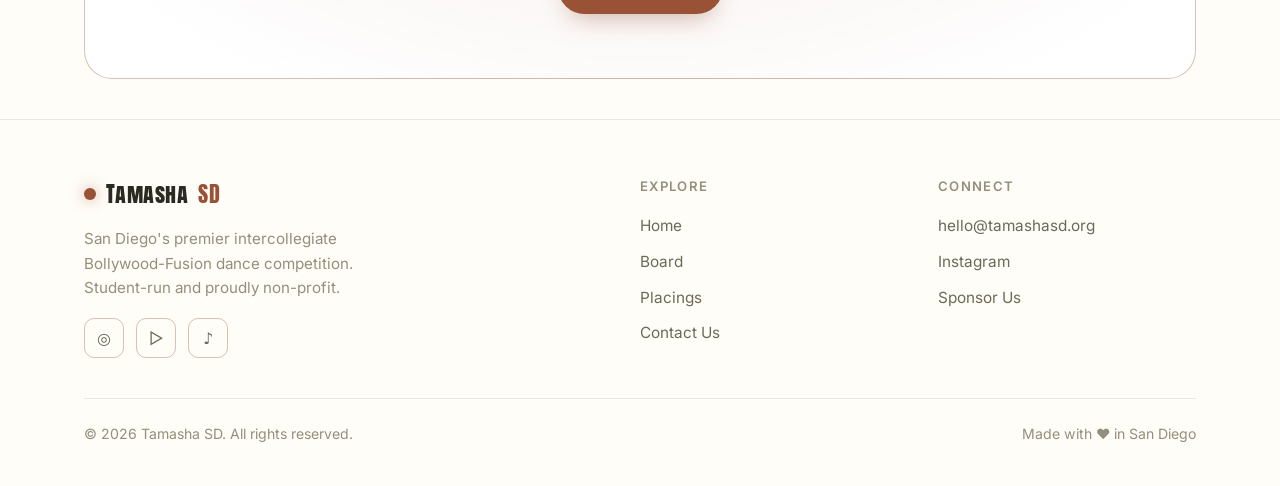
==== commit 6f529297: "Changed styling and landing page buttons" ====
--- a/index.html
+++ b/index.html
@@ -7,7 +7,7 @@
   <meta name="description" content="Tamasha SD is San Diego's premier intercollegiate Bollywood-Fusion dance competition, bringing together the best teams from across the nation for one unforgettable night on stage." />
   <link rel="preconnect" href="https://fonts.googleapis.com" />
   <link rel="preconnect" href="https://fonts.gstatic.com" crossorigin />
-  <link href="https://fonts.googleapis.com/css2?family=Inter:wght@300;400;500;600;700&display=swap" rel="stylesheet" />
+  <link href="https://fonts.googleapis.com/css2?family=Inter:wght@300;400;500;600;700&family=Anton+SC&display=swap" rel="stylesheet" />
   <link rel="stylesheet" href="styles.css" />
 </head>
 <body>
@@ -22,7 +22,7 @@
       <ul class="nav-links">
         <li><a href="index.html" class="active">Home</a></li>
         <li><a href="board.html">Board</a></li>
-        <li><a href="placings.html">Placings</a></li>
+        <li><a href="placings.html">Placings & History</a></li>
         <li><a href="contact.html">Contact Us</a></li>
       </ul>
     </div>
@@ -60,6 +60,13 @@
       </div>
       <div class="media">
         <img src="photos/board/25-26/web/full-board-1.webp" alt="The Tamasha SD board" loading="lazy" />
+      </div>
+    </div>
+    <div class="container">
+      <div class="stats">
+        <div class="stat"><div class="num">11</div><div class="label">Years Running</div></div>
+        <div class="stat"><div class="num">27</div><div class="label">Teams Competed</div></div>
+        <div class="stat"><div class="num">17</div><div class="label">Competitions Held</div></div>
       </div>
     </div>
   </section>
@@ -161,7 +168,7 @@
           <ul>
             <li><a href="mailto:hello@tamashasd.org">hello@tamashasd.org</a></li>
             <li><a href="https://instagram.com/tamashasd" target="_blank" rel="noopener noreferrer">Instagram</a></li>
-            <li><a href="https://canva.link/knv3cnp3l9zu014" target="_blank" rel="noopener noreferrer">Sponsorship Packet</a></li>
+            <li><a href="contact.html">Sponsor Us</a></li>
           </ul>
         </div>
       </div>
--- a/styles.css
+++ b/styles.css
@@ -5,44 +5,44 @@
 
 :root {
   /* Core palette — warm ivory, light + airy */
-  --bg:            #faf6f3;
-  --bg-2:          #f2ebe6;
+  --bg:            #fffdf8;
+  --bg-2:          #f3efdd;
   --surface:       #ffffff;
-  --surface-2:     #f6f0ec;
-  --border:        rgba(60, 40, 40, 0.10);
-  --border-strong: rgba(184, 101, 127, 0.35);
+  --surface-2:     #f7f3e6;
+  --border:        rgba(43, 41, 30, 0.10);
+  --border-strong: rgba(153, 82, 53, 0.35);
 
   /* Text — warm charcoal, never pure black */
-  --text:      #2e2624;
-  --text-dim:  #6f645f;
-  --text-mute: #a89c95;
-
-  /* Pastel accents */
-  --magenta: #b8657f;  /* dusty rose — primary accent */
-  --saffron: #b8925a;  /* muted gold/tan — secondary accent */
-  --cyan:    #a98fc7;  /* soft lavender — tertiary accent */
-  --violet:  #8f7092;  /* dusty mauve — quaternary accent */
-
-  /* Gradients */
-  --grad-hot:  linear-gradient(120deg, #d98fa8 0%, #b8657f 50%, #96435f 100%);
-  --grad-cool: linear-gradient(120deg, #cbb8e0 0%, #8f7092 100%);
-  --grad-full: linear-gradient(120deg, #d98fa8 0%, #b8657f 50%, #96435f 100%);
+  --text:      #2b2a22;
+  --text-dim:  #6b6a58;
+  --text-mute: #948f7c;
+
+  /* Brand accents — olive / khaki / terracotta / brick / mauve */
+  --magenta: #995235;  /* brick — primary accent */
+  --saffron: #8c4e51;  /* deep wine — secondary accent */
+  --cyan:    #d6ce93;  /* pale khaki gold — tertiary accent */
+  --violet:  #636351;  /* deep olive — quaternary accent */
+
+  /* Flat fills (previously gradients) */
+  --grad-hot:  var(--magenta);
+  --grad-cool: var(--violet);
+  --grad-full: var(--magenta);
 
   /* Layout */
   --maxw: 1160px;
   --radius: 18px;
   --radius-sm: 12px;
-  --shadow: 0 20px 45px -24px rgba(46, 38, 36, 0.16);
-  --shadow-glow: 0 0 0 1px var(--border), 0 20px 40px -22px rgba(184, 101, 127, 0.22);
-
-  --font-display: 'Inter', system-ui, sans-serif;
+  --shadow: 0 20px 45px -24px rgba(43, 41, 30, 0.16);
+  --shadow-glow: 0 0 0 1px var(--border), 0 20px 40px -22px rgba(153, 82, 53, 0.22);
+
+  --font-display: 'Anton SC', 'Anton', system-ui, sans-serif;
   --font-body: 'Inter', system-ui, -apple-system, 'Segoe UI', sans-serif;
 }
 
 /* ---------- Reset ---------- */
 *, *::before, *::after { box-sizing: border-box; }
 
-html { scroll-behavior: smooth; }
+html { scroll-behavior: smooth; font-synthesis: none; }
 
 body {
   margin: 0;
@@ -62,16 +62,16 @@
   inset: 0;
   z-index: -1;
   background:
-    radial-gradient(60% 50% at 80% -5%, rgba(184, 101, 127, 0.09), transparent 60%),
-    radial-gradient(50% 45% at 5% 10%, rgba(169, 143, 199, 0.08), transparent 60%),
-    radial-gradient(40% 40% at 50% 110%, rgba(184, 146, 90, 0.06), transparent 60%);
+    radial-gradient(60% 50% at 80% -5%, rgba(153, 82, 53, 0.07), transparent 60%),
+    radial-gradient(50% 45% at 5% 10%, rgba(99, 99, 81, 0.06), transparent 60%),
+    radial-gradient(40% 40% at 50% 110%, rgba(140, 78, 81, 0.05), transparent 60%);
   pointer-events: none;
 }
 
 img { max-width: 100%; display: block; }
 a { color: inherit; text-decoration: none; }
 
-h1, h2, h3 { font-family: var(--font-display); font-weight: 700; line-height: 1.1; letter-spacing: -0.02em; margin: 0; }
+h1, h2, h3 { font-family: var(--font-display); font-weight: 400; line-height: 1.05; letter-spacing: 0.01em; margin: 0; }
 
 .container { width: 100%; max-width: var(--maxw); margin: 0 auto; padding: 0 24px; }
 
@@ -89,7 +89,7 @@
   top: 0;
   z-index: 100;
   backdrop-filter: blur(16px);
-  background: rgba(250, 246, 243, 0.82);
+  background: rgba(255, 253, 248, 0.82);
   border-bottom: 1px solid var(--border);
 }
 .nav-inner {
@@ -110,7 +110,7 @@
 .brand .dot {
   width: 12px; height: 12px; border-radius: 50%;
   background: var(--grad-hot);
-  box-shadow: 0 0 14px rgba(184, 101, 127, 0.5);
+  box-shadow: 0 0 14px rgba(153, 82, 53, 0.5);
 }
 .brand .sd { color: var(--magenta); }
 
@@ -135,7 +135,7 @@
 .nav-links a.active {
   color: #fff;
   background: var(--grad-hot);
-  box-shadow: 0 6px 18px -6px rgba(184, 101, 127, 0.45);
+  box-shadow: 0 6px 18px -6px rgba(153, 82, 53, 0.45);
 }
 
 .nav-toggle {
@@ -169,7 +169,7 @@
 .btn-primary {
   background: var(--grad-hot);
   color: #fff;
-  box-shadow: 0 12px 26px -10px rgba(184, 101, 127, 0.45);
+  box-shadow: 0 12px 26px -10px rgba(153, 82, 53, 0.45);
 }
 .btn-ghost {
   background: rgba(46, 38, 36, 0.035);
@@ -253,9 +253,9 @@
 /* ---------- Stats band ---------- */
 .stats {
   display: grid;
-  grid-template-columns: repeat(4, 1fr);
+  grid-template-columns: repeat(3, 1fr);
   gap: 18px;
-  margin-top: 72px;
+  margin-top: 56px;
 }
 .stat {
   padding: 26px 20px;
@@ -402,7 +402,7 @@
   letter-spacing: 0.1em;
   padding: 4px 12px;
   border-radius: 999px;
-  background: rgba(184, 101, 127, 0.12);
+  background: rgba(153, 82, 53, 0.12);
   color: var(--magenta);
   margin-bottom: 12px;
 }
@@ -418,7 +418,7 @@
   padding: 64px 40px;
   text-align: center;
   background:
-    radial-gradient(60% 120% at 50% 0%, rgba(184, 101, 127, 0.12), transparent),
+    radial-gradient(60% 120% at 50% 0%, rgba(153, 82, 53, 0.12), transparent),
     var(--surface);
   border: 1px solid var(--border-strong);
 }
@@ -502,7 +502,7 @@
 .tab.active {
   color: #fff;
   background: var(--grad-hot);
-  box-shadow: 0 6px 18px -6px rgba(184, 101, 127, 0.4);
+  box-shadow: 0 6px 18px -6px rgba(153, 82, 53, 0.4);
 }
 .tab-panel[hidden] { display: none; }
 .panel-meta {
@@ -552,14 +552,14 @@
   height: 4px;
 }
 .place.gold {
-  border-color: rgba(184, 101, 127, 0.35);
+  border-color: rgba(153, 82, 53, 0.35);
   background:
-    radial-gradient(120% 90% at 50% -20%, rgba(184, 101, 127, 0.10), transparent 60%),
+    radial-gradient(120% 90% at 50% -20%, rgba(153, 82, 53, 0.10), transparent 60%),
     var(--surface);
 }
-.place.gold::before   { background: linear-gradient(90deg, #eec3d2, #b8657f); }
-.place.silver::before { background: linear-gradient(90deg, #dcd6e8, #a9a0c2); }
-.place.bronze::before { background: linear-gradient(90deg, #e8c7a8, #b8925a); }
+.place.gold::before   { background: #baac49; }
+.place.silver::before { background: #a8a99c; }
+.place.bronze::before { background: #d8a48f; }
 .place .medal { font-size: 2.2rem; line-height: 1; margin-bottom: 12px; }
 .place .rank {
   font-family: var(--font-display);
@@ -578,7 +578,7 @@
   font-weight: 600;
   letter-spacing: 0.03em;
   color: var(--saffron);
-  background: rgba(184, 146, 90, 0.14);
+  background: rgba(140, 78, 81, 0.14);
   padding: 3px 12px;
   border-radius: 999px;
 }
@@ -601,7 +601,7 @@
   padding: 8px 16px;
   border-radius: 999px;
   color: var(--magenta);
-  background: rgba(184, 101, 127, 0.10);
+  background: rgba(153, 82, 53, 0.10);
   border: 1px solid var(--border-strong);
 }
 .table-wrap { overflow-x: auto; }
@@ -612,7 +612,7 @@
   font-weight: 600;
   letter-spacing: 0.04em;
   color: var(--saffron);
-  background: rgba(184, 146, 90, 0.16);
+  background: rgba(140, 78, 81, 0.16);
   padding: 2px 8px;
   border-radius: 999px;
   margin-left: 6px;
@@ -665,40 +665,6 @@
 .info-card h3 { font-size: 1.2rem; font-weight: 700; margin-bottom: 4px; }
 .info-card p, .info-card a { color: var(--text-dim); margin: 0; font-size: 0.98rem; }
 .info-card a:hover { color: var(--violet); }
-.info-links { display: grid; gap: 5px; }
-.info-links a:last-child { color: var(--violet); font-weight: 600; }
-
-.sponsorship-packet {
-  margin-top: 72px;
-  padding: 36px;
-  border: 1px solid var(--border);
-  border-radius: var(--radius);
-  background: var(--surface);
-  scroll-margin-top: 92px;
-}
-.sponsorship-heading {
-  display: flex;
-  align-items: flex-end;
-  justify-content: space-between;
-  gap: 32px;
-  margin-bottom: 28px;
-}
-.sponsorship-heading h2 { margin: 8px 0 10px; }
-.sponsorship-heading p { max-width: 720px; margin: 0; color: var(--text-dim); }
-.sponsorship-heading .btn { flex: none; }
-.canva-embed {
-  position: relative;
-  width: 100%;
-  aspect-ratio: 16 / 9;
-  overflow: hidden;
-  border: 1px solid var(--border-strong);
-  border-radius: var(--radius-sm);
-  background: var(--bg-2);
-  box-shadow: var(--shadow);
-}
-.canva-embed iframe { width: 100%; height: 100%; border: 0; }
-.embed-fallback { margin: 16px 0 0; color: var(--text-mute); font-size: 0.88rem; text-align: center; }
-.embed-fallback a { color: var(--violet); }
 
 .form { display: grid; gap: 18px; padding: 32px; border-radius: var(--radius); background: var(--surface); border: 1px solid var(--border); }
 .field { display: grid; gap: 8px; }
@@ -717,7 +683,7 @@
 .field input:focus, .field textarea:focus, .field select:focus {
   outline: none;
   border-color: var(--magenta);
-  box-shadow: 0 0 0 3px rgba(184, 101, 127, 0.16);
+  box-shadow: 0 0 0 3px rgba(153, 82, 53, 0.16);
 }
 .field textarea { resize: vertical; min-height: 130px; }
 
@@ -752,8 +718,8 @@
   gap: 12px;
   padding: 16px 20px;
   border-radius: var(--radius-sm);
-  background: rgba(169, 143, 199, 0.10);
-  border: 1px solid rgba(169, 143, 199, 0.30);
+  background: rgba(214, 206, 147, 0.10);
+  border: 1px solid rgba(214, 206, 147, 0.30);
   color: var(--text-dim);
   font-size: 0.92rem;
   margin-bottom: 32px;
@@ -763,14 +729,11 @@
 /* ---------- Responsive ---------- */
 @media (max-width: 900px) {
   .split, .contact-grid { grid-template-columns: 1fr; gap: 32px; }
-  .sponsorship-heading { align-items: start; flex-direction: column; }
   .grid-3 { grid-template-columns: 1fr 1fr; }
   .footer-grid { grid-template-columns: 1fr 1fr; }
-  .stats { grid-template-columns: 1fr 1fr; }
   .showcase-top { grid-template-columns: 1fr; gap: 32px; }
   .showcase-static { grid-template-columns: repeat(2, 1fr); }
 }
-
 @media (max-width: 720px) {
   .nav-toggle { display: inline-flex; }
   .nav-links {
@@ -780,20 +743,15 @@
     align-items: stretch;
     gap: 6px;
     padding: 16px 24px 24px;
-    background: rgba(250, 246, 243, 0.98);
+    background: rgba(255, 253, 248, 0.98);
     border-bottom: 1px solid var(--border);
     transform: translateY(-140%);
     transition: transform 0.28s ease;
   }
   .nav-links.open { transform: translateY(0); }
   .nav-links a { padding: 12px 16px; }
-  .grid-3, .podium, .footer-grid { grid-template-columns: 1fr; }
+  .grid-3, .podium, .footer-grid, .stats { grid-template-columns: 1fr; }
   .hero { min-height: auto; padding: 100px 0 72px; }
   .scroll-cue { display: none; }
   .section { padding: 60px 0; }
 }
-
-@media (max-width: 560px) {
-  .sponsorship-packet { margin-top: 48px; padding: 22px; }
-  .sponsorship-heading .btn { width: 100%; justify-content: center; }
-}
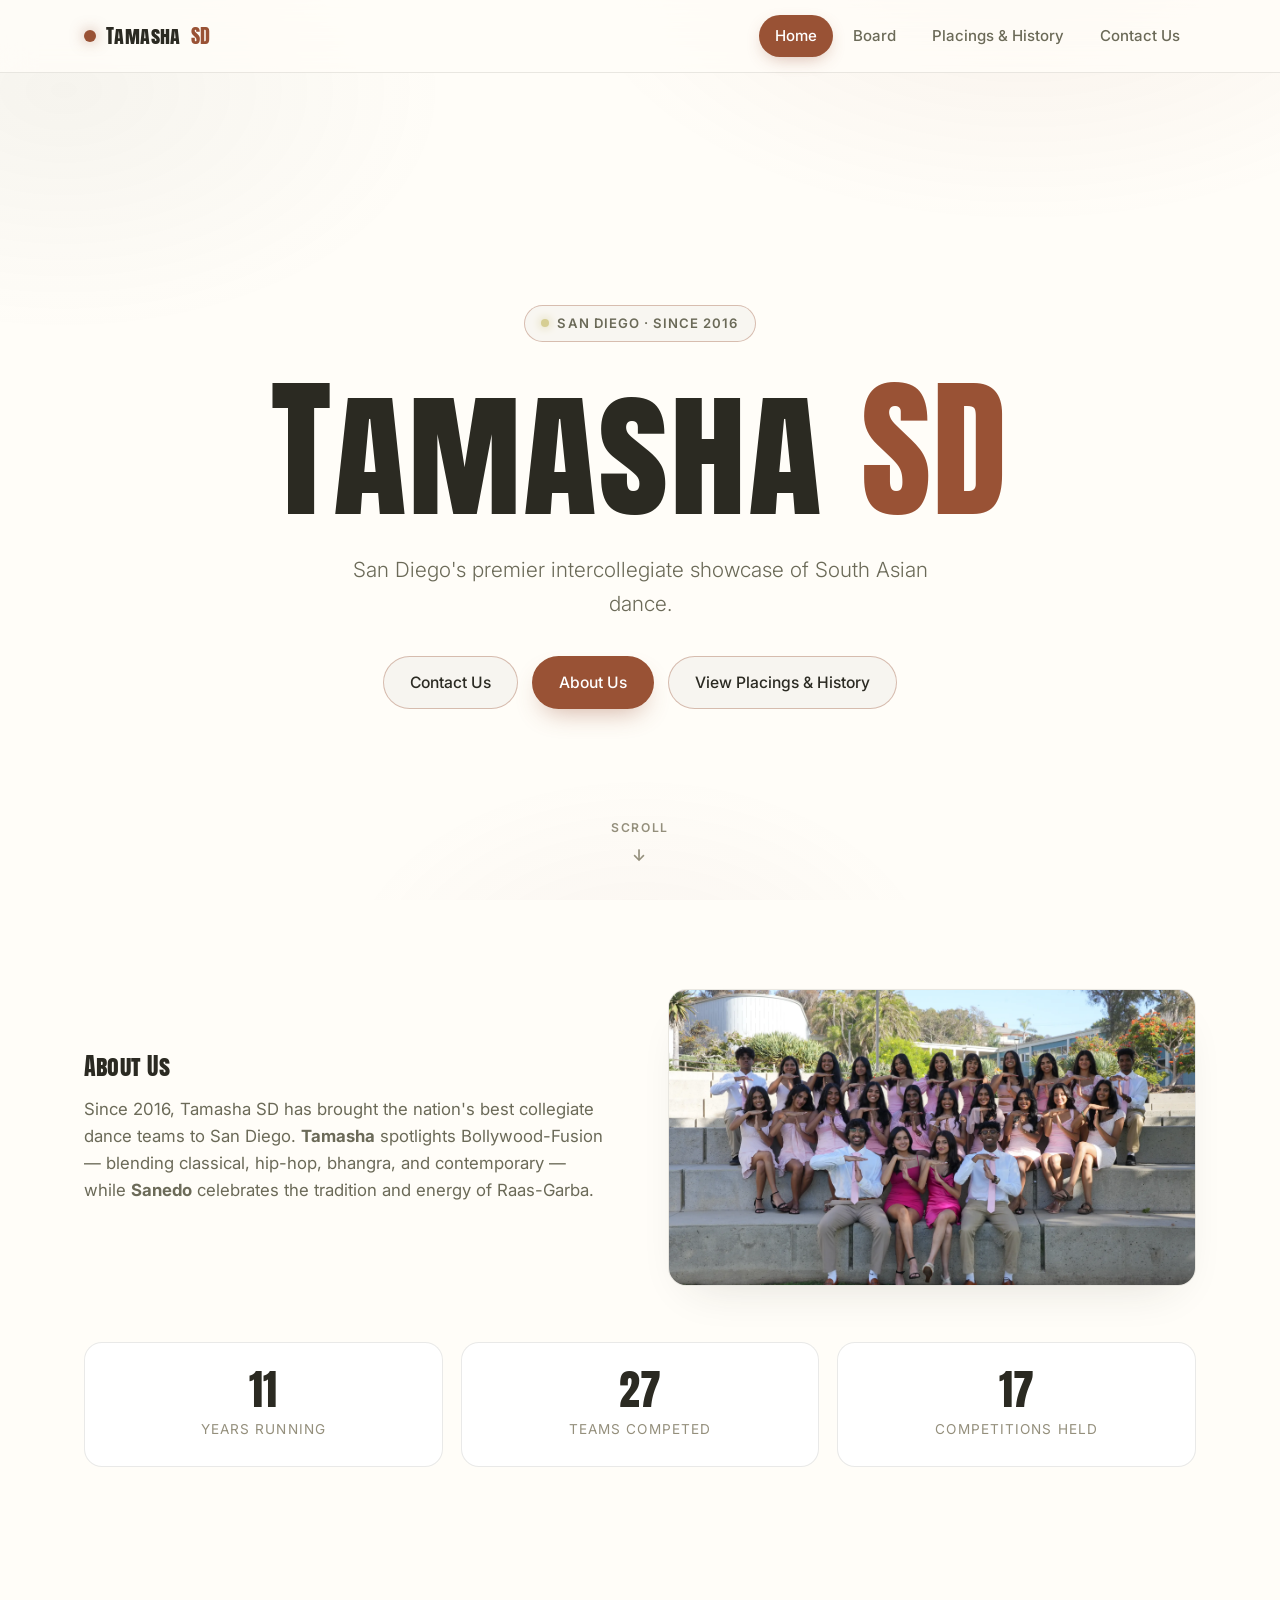
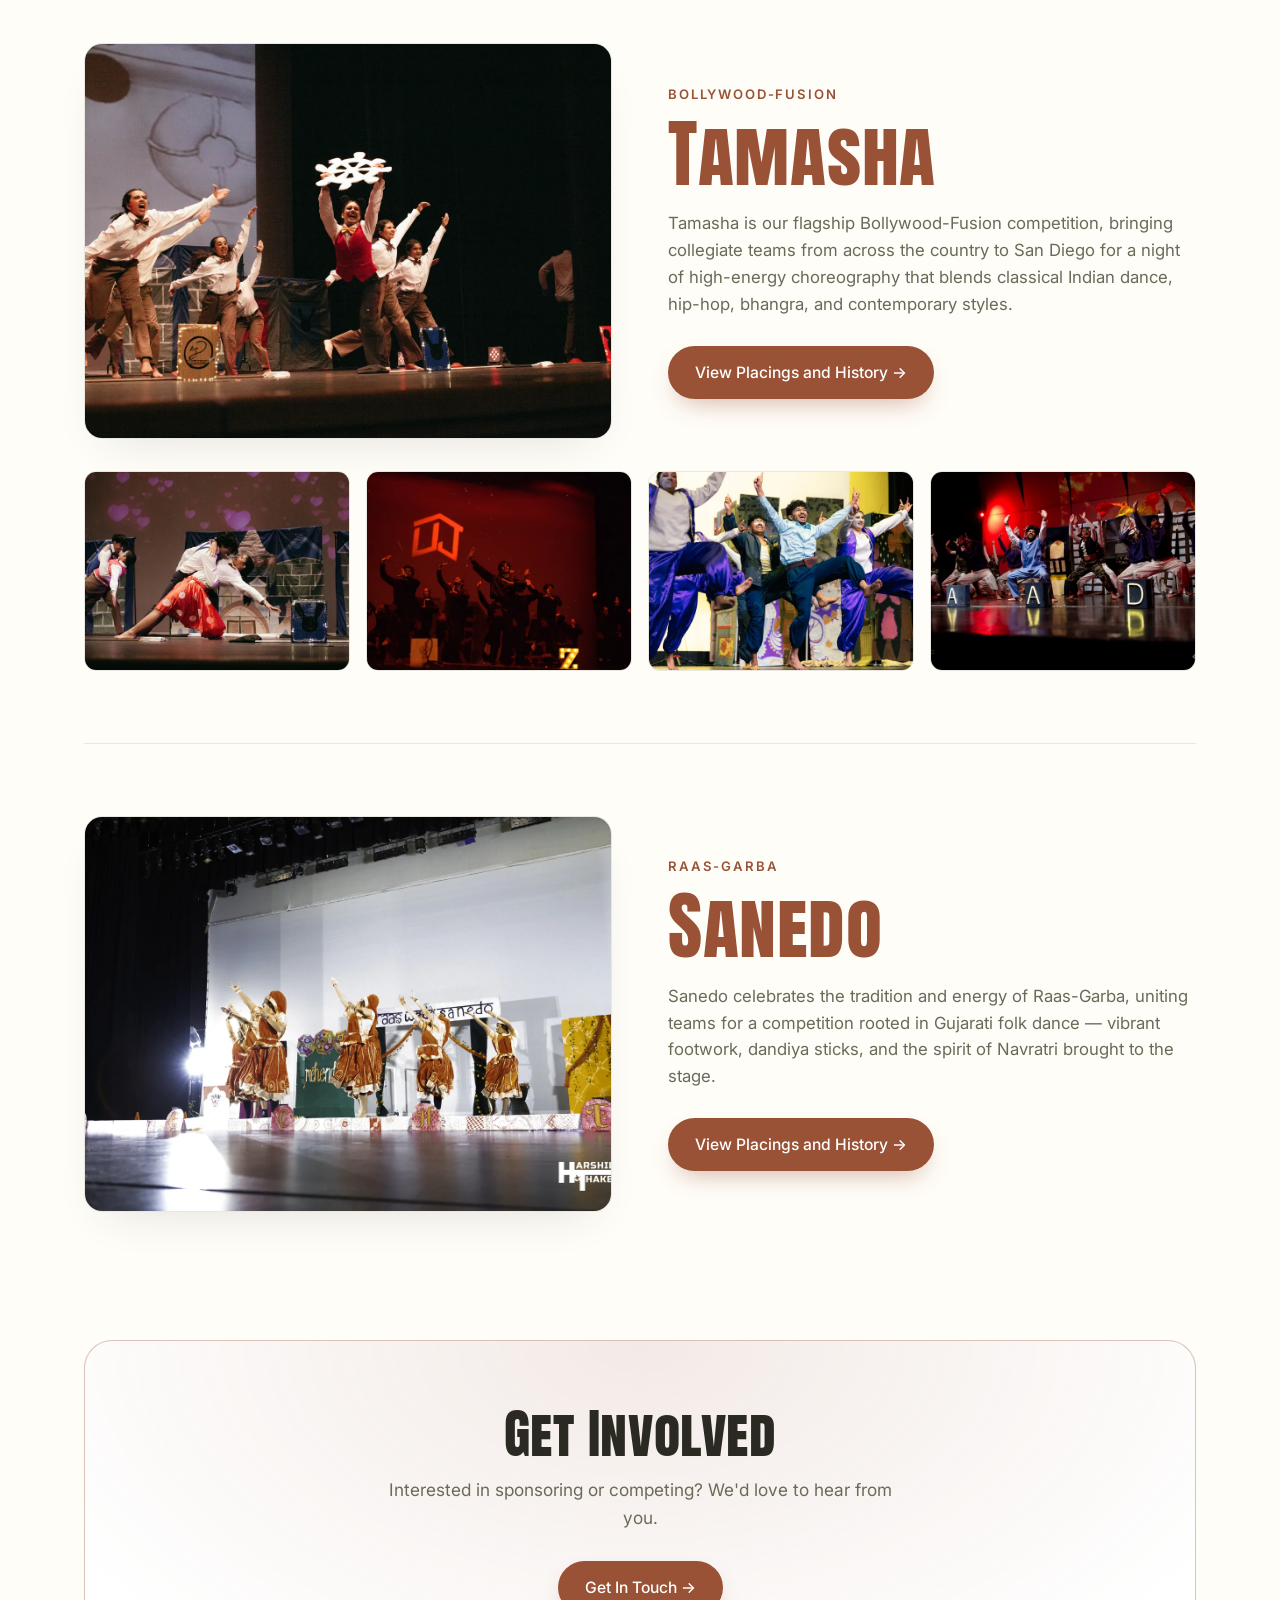
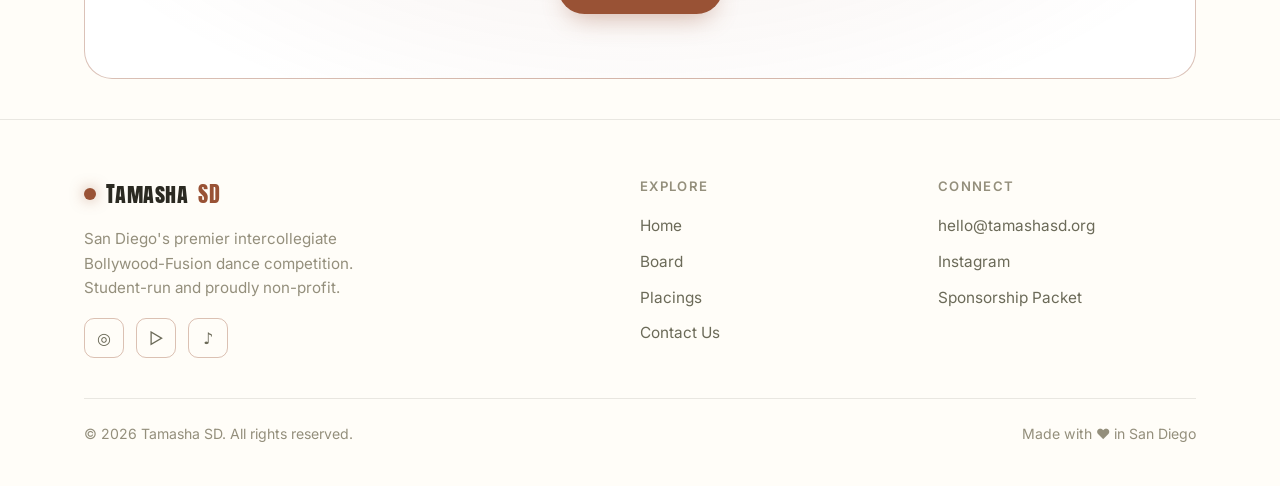
==== commit a5e8ef04: "Merge branch 'main' of https://github.com/nkerudi/tamasha-sd" ====
--- a/index.html
+++ b/index.html
@@ -168,7 +168,7 @@
           <ul>
             <li><a href="mailto:hello@tamashasd.org">hello@tamashasd.org</a></li>
             <li><a href="https://instagram.com/tamashasd" target="_blank" rel="noopener noreferrer">Instagram</a></li>
-            <li><a href="contact.html">Sponsor Us</a></li>
+            <li><a href="https://canva.link/knv3cnp3l9zu014" target="_blank" rel="noopener noreferrer">Sponsorship Packet</a></li>
           </ul>
         </div>
       </div>
--- a/styles.css
+++ b/styles.css
@@ -665,6 +665,40 @@
 .info-card h3 { font-size: 1.2rem; font-weight: 700; margin-bottom: 4px; }
 .info-card p, .info-card a { color: var(--text-dim); margin: 0; font-size: 0.98rem; }
 .info-card a:hover { color: var(--violet); }
+.info-links { display: grid; gap: 5px; }
+.info-links a:last-child { color: var(--violet); font-weight: 600; }
+
+.sponsorship-packet {
+  margin-top: 72px;
+  padding: 36px;
+  border: 1px solid var(--border);
+  border-radius: var(--radius);
+  background: var(--surface);
+  scroll-margin-top: 92px;
+}
+.sponsorship-heading {
+  display: flex;
+  align-items: flex-end;
+  justify-content: space-between;
+  gap: 32px;
+  margin-bottom: 28px;
+}
+.sponsorship-heading h2 { margin: 8px 0 10px; }
+.sponsorship-heading p { max-width: 720px; margin: 0; color: var(--text-dim); }
+.sponsorship-heading .btn { flex: none; }
+.canva-embed {
+  position: relative;
+  width: 100%;
+  aspect-ratio: 16 / 9;
+  overflow: hidden;
+  border: 1px solid var(--border-strong);
+  border-radius: var(--radius-sm);
+  background: var(--bg-2);
+  box-shadow: var(--shadow);
+}
+.canva-embed iframe { width: 100%; height: 100%; border: 0; }
+.embed-fallback { margin: 16px 0 0; color: var(--text-mute); font-size: 0.88rem; text-align: center; }
+.embed-fallback a { color: var(--violet); }
 
 .form { display: grid; gap: 18px; padding: 32px; border-radius: var(--radius); background: var(--surface); border: 1px solid var(--border); }
 .field { display: grid; gap: 8px; }
@@ -729,11 +763,13 @@
 /* ---------- Responsive ---------- */
 @media (max-width: 900px) {
   .split, .contact-grid { grid-template-columns: 1fr; gap: 32px; }
+  .sponsorship-heading { align-items: start; flex-direction: column; }
   .grid-3 { grid-template-columns: 1fr 1fr; }
   .footer-grid { grid-template-columns: 1fr 1fr; }
   .showcase-top { grid-template-columns: 1fr; gap: 32px; }
   .showcase-static { grid-template-columns: repeat(2, 1fr); }
 }
+
 @media (max-width: 720px) {
   .nav-toggle { display: inline-flex; }
   .nav-links {
@@ -755,3 +791,8 @@
   .scroll-cue { display: none; }
   .section { padding: 60px 0; }
 }
+
+@media (max-width: 560px) {
+  .sponsorship-packet { margin-top: 48px; padding: 22px; }
+  .sponsorship-heading .btn { width: 100%; justify-content: center; }
+}
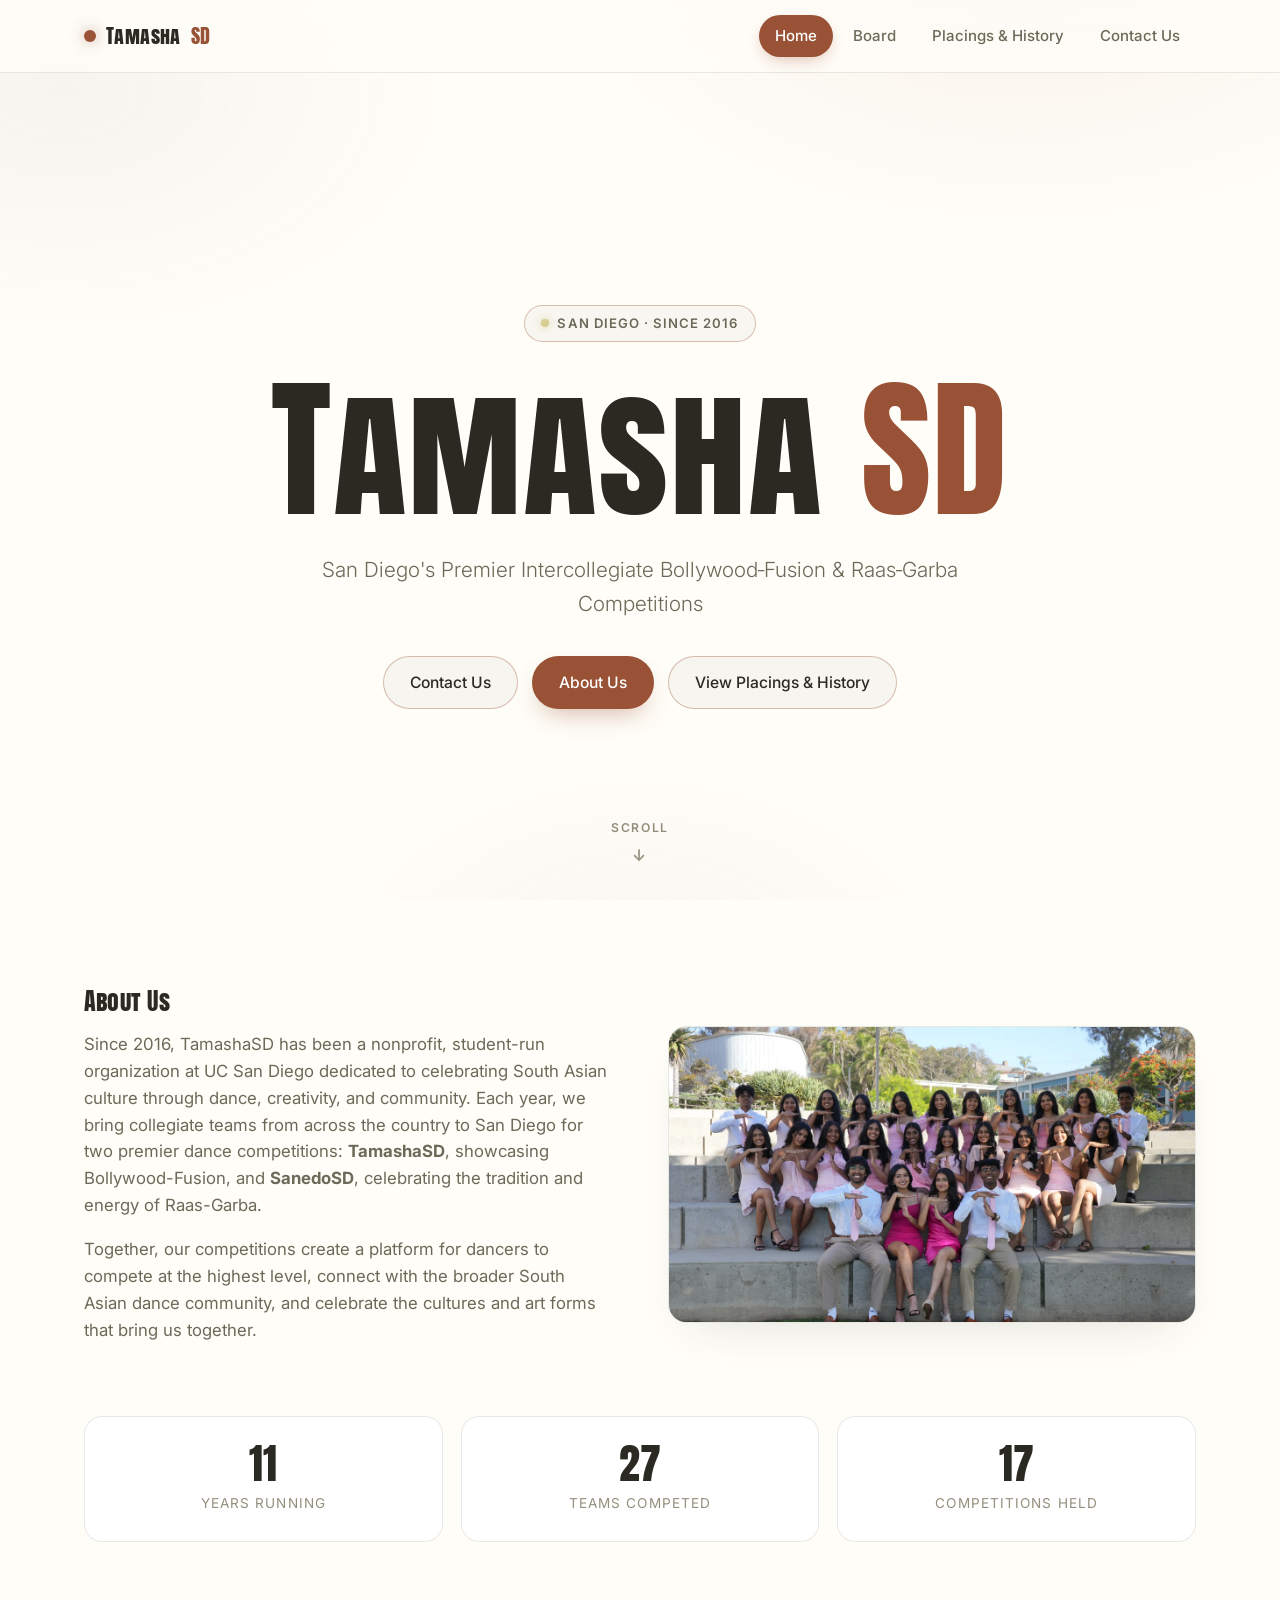
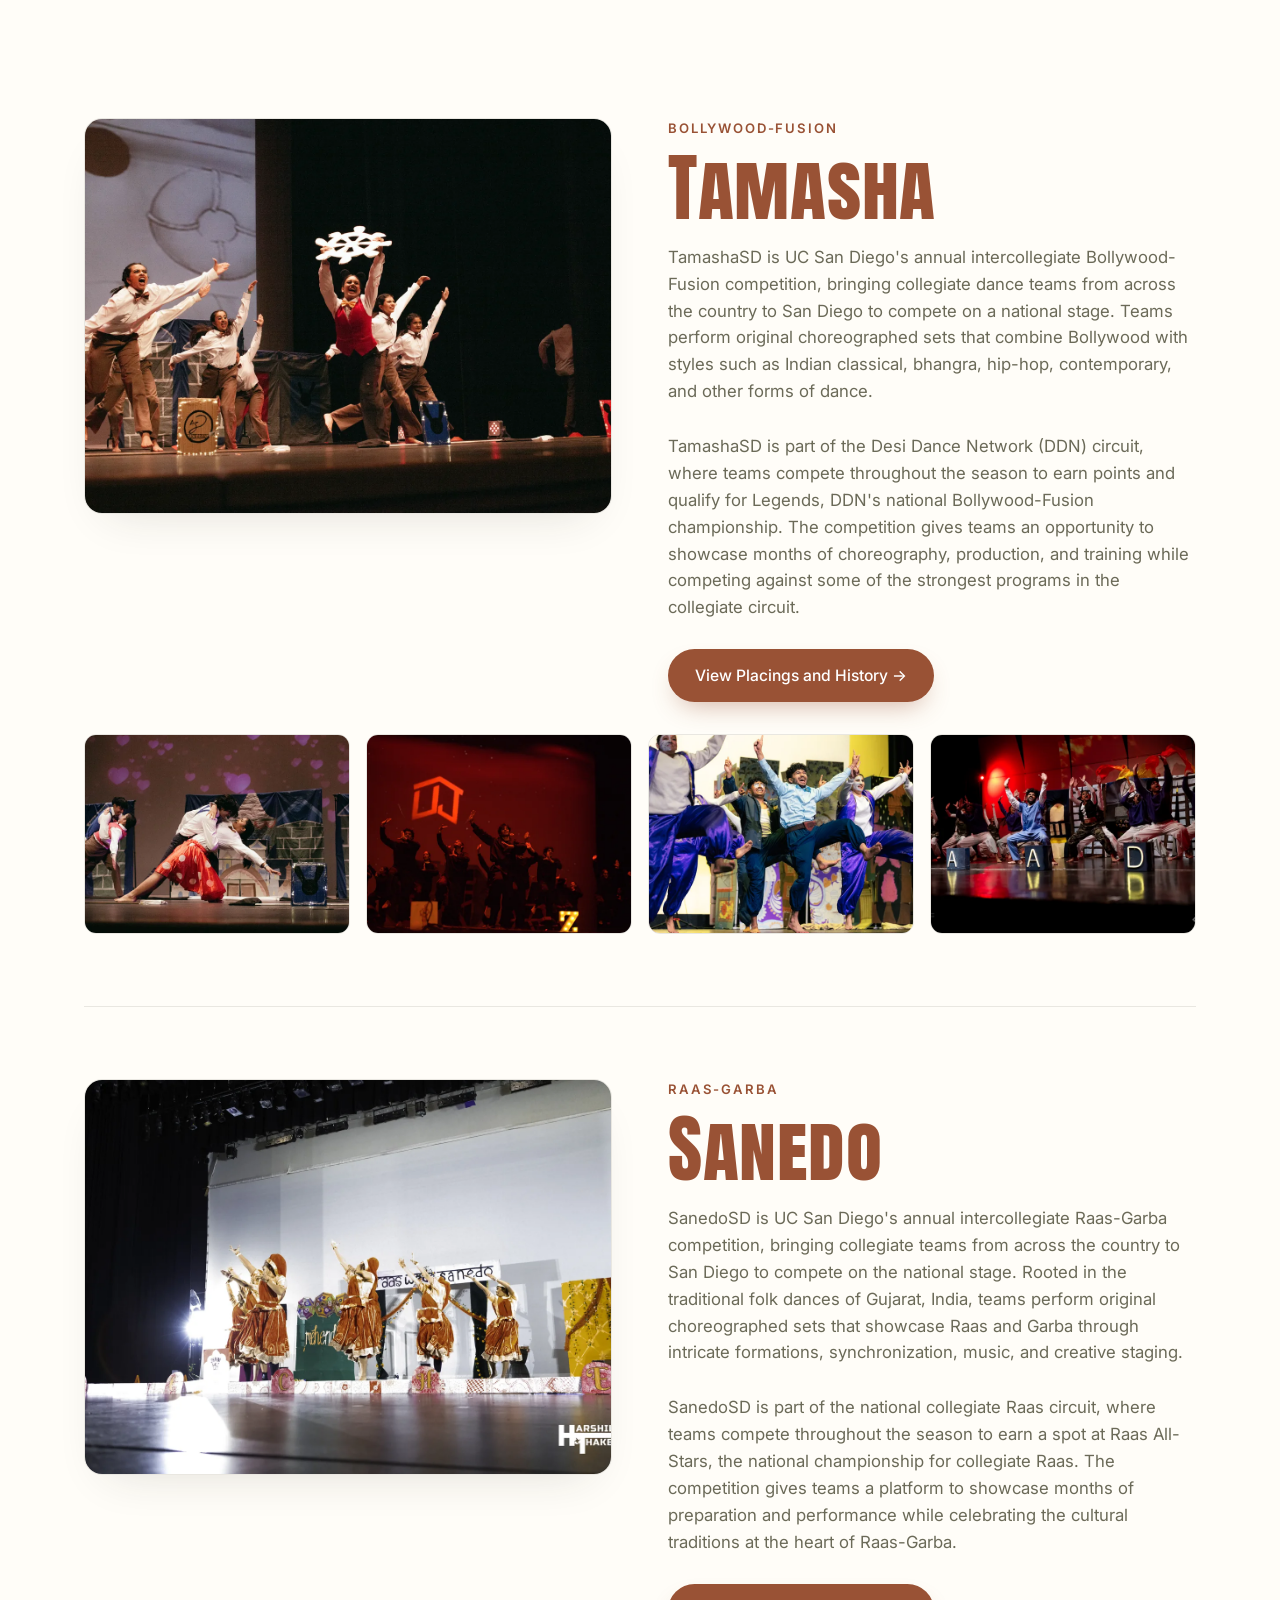
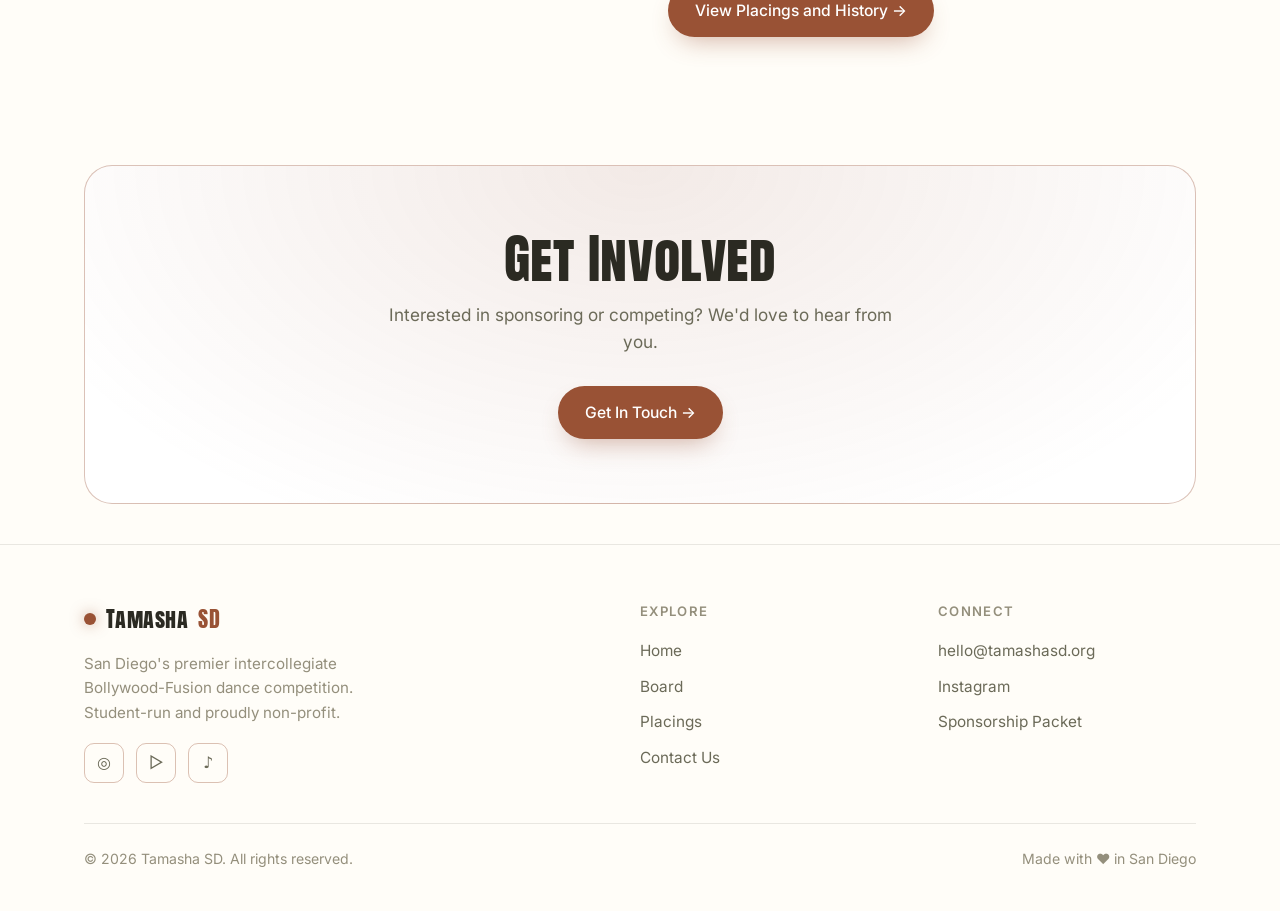
==== commit 3ac19789: "Added blurbs" ====
--- a/index.html
+++ b/index.html
@@ -3,8 +3,8 @@
 <head>
   <meta charset="UTF-8" />
   <meta name="viewport" content="width=device-width, initial-scale=1.0" />
-  <title>Tamasha SD — San Diego's Premier Bollywood-Fusion Dance Competition</title>
-  <meta name="description" content="Tamasha SD is San Diego's premier intercollegiate Bollywood-Fusion dance competition, bringing together the best teams from across the nation for one unforgettable night on stage." />
+  <title>Tamasha SD — San Diego's Premier Intercollegiate Bollywood-Fusion &amp; Raas-Garba Competitions</title>
+  <meta name="description" content="Since 2016, TamashaSD has been a nonprofit, student-run organization at UC San Diego, hosting two premier intercollegiate dance competitions: TamashaSD for Bollywood-Fusion and SanedoSD for Raas-Garba." />
   <link rel="preconnect" href="https://fonts.googleapis.com" />
   <link rel="preconnect" href="https://fonts.gstatic.com" crossorigin />
   <link href="https://fonts.googleapis.com/css2?family=Inter:wght@300;400;500;600;700&family=Anton+SC&display=swap" rel="stylesheet" />
@@ -33,7 +33,9 @@
     <div class="container">
       <div class="eyebrow"><span class="pulse"></span> San Diego · Since 2016</div>
       <h1>Tamasha <span class="gradient-text">SD</span></h1>
-      <p class="lead">San Diego's premier intercollegiate showcase of South Asian dance.</p>
+      <!-- Non-breaking hyphens keep "Bollywood-Fusion" and "Raas-Garba" from
+           splitting across lines when the tagline wraps. -->
+      <p class="lead">San Diego's Premier Intercollegiate Bollywood&#8209;Fusion &amp; Raas&#8209;Garba Competitions</p>
       <div class="hero-actions">
         <a class="btn btn-ghost" href="contact.html">Contact Us</a>
         <a class="btn btn-primary" href="#about">About Us</a>
@@ -52,10 +54,18 @@
       <div>
         <h2>About Us</h2>
         <p>
-          Since 2016, Tamasha SD has brought the nation's best collegiate dance
-          teams to San Diego. <strong>Tamasha</strong> spotlights Bollywood-Fusion —
-          blending classical, hip-hop, bhangra, and contemporary — while
-          <strong>Sanedo</strong> celebrates the tradition and energy of Raas-Garba.
+          Since 2016, TamashaSD has been a nonprofit, student-run organization at
+          UC San Diego dedicated to celebrating South Asian culture through dance,
+          creativity, and community. Each year, we bring collegiate teams from
+          across the country to San Diego for two premier dance competitions:
+          <strong>TamashaSD</strong>, showcasing Bollywood-Fusion, and
+          <strong>SanedoSD</strong>, celebrating the tradition and energy of
+          Raas-Garba.
+        </p>
+        <p>
+          Together, our competitions create a platform for dancers to compete at
+          the highest level, connect with the broader South Asian dance community,
+          and celebrate the cultures and art forms that bring us together.
         </p>
       </div>
       <div class="media">
@@ -90,10 +100,19 @@
             <div class="section-tag">Bollywood-Fusion</div>
             <h2 class="gradient-text">Tamasha</h2>
             <p>
-              Tamasha is our flagship Bollywood-Fusion competition, bringing
-              collegiate teams from across the country to San Diego for a
-              night of high-energy choreography that blends classical Indian
-              dance, hip-hop, bhangra, and contemporary styles.
+              TamashaSD is UC San Diego's annual intercollegiate Bollywood-Fusion
+              competition, bringing collegiate dance teams from across the country
+              to San Diego to compete on a national stage. Teams perform original
+              choreographed sets that combine Bollywood with styles such as Indian
+              classical, bhangra, hip-hop, contemporary, and other forms of dance.
+            </p>
+            <p>
+              TamashaSD is part of the Desi Dance Network (DDN) circuit, where
+              teams compete throughout the season to earn points and qualify for
+              Legends, DDN's national Bollywood-Fusion championship. The competition
+              gives teams an opportunity to showcase months of choreography,
+              production, and training while competing against some of the strongest
+              programs in the collegiate circuit.
             </p>
             <a class="btn btn-primary" href="placings.html#tamasha">View Placings and History →</a>
           </div>
@@ -117,10 +136,19 @@
             <div class="section-tag">Raas-Garba</div>
             <h2 class="gradient-text">Sanedo</h2>
             <p>
-              Sanedo celebrates the tradition and energy of Raas-Garba,
-              uniting teams for a competition rooted in Gujarati folk dance —
-              vibrant footwork, dandiya sticks, and the spirit of Navratri
-              brought to the stage.
+              SanedoSD is UC San Diego's annual intercollegiate Raas-Garba
+              competition, bringing collegiate teams from across the country to San
+              Diego to compete on the national stage. Rooted in the traditional folk
+              dances of Gujarat, India, teams perform original choreographed sets
+              that showcase Raas and Garba through intricate formations,
+              synchronization, music, and creative staging.
+            </p>
+            <p>
+              SanedoSD is part of the national collegiate Raas circuit, where teams
+              compete throughout the season to earn a spot at Raas All-Stars, the
+              national championship for collegiate Raas. The competition gives teams
+              a platform to showcase months of preparation and performance while
+              celebrating the cultural traditions at the heart of Raas-Garba.
             </p>
             <a class="btn btn-primary" href="placings.html#sanedo">View Placings and History →</a>
           </div>
--- a/styles.css
+++ b/styles.css
@@ -335,7 +335,9 @@
   display: grid;
   grid-template-columns: 1fr 1fr;
   gap: 56px;
-  align-items: center;
+  /* Top-aligned, not centred: the blurbs are taller than the 4:3 photo, so
+     centring drops the photo ~90px below the heading. */
+  align-items: start;
 }
 
 .showcase-rotator {
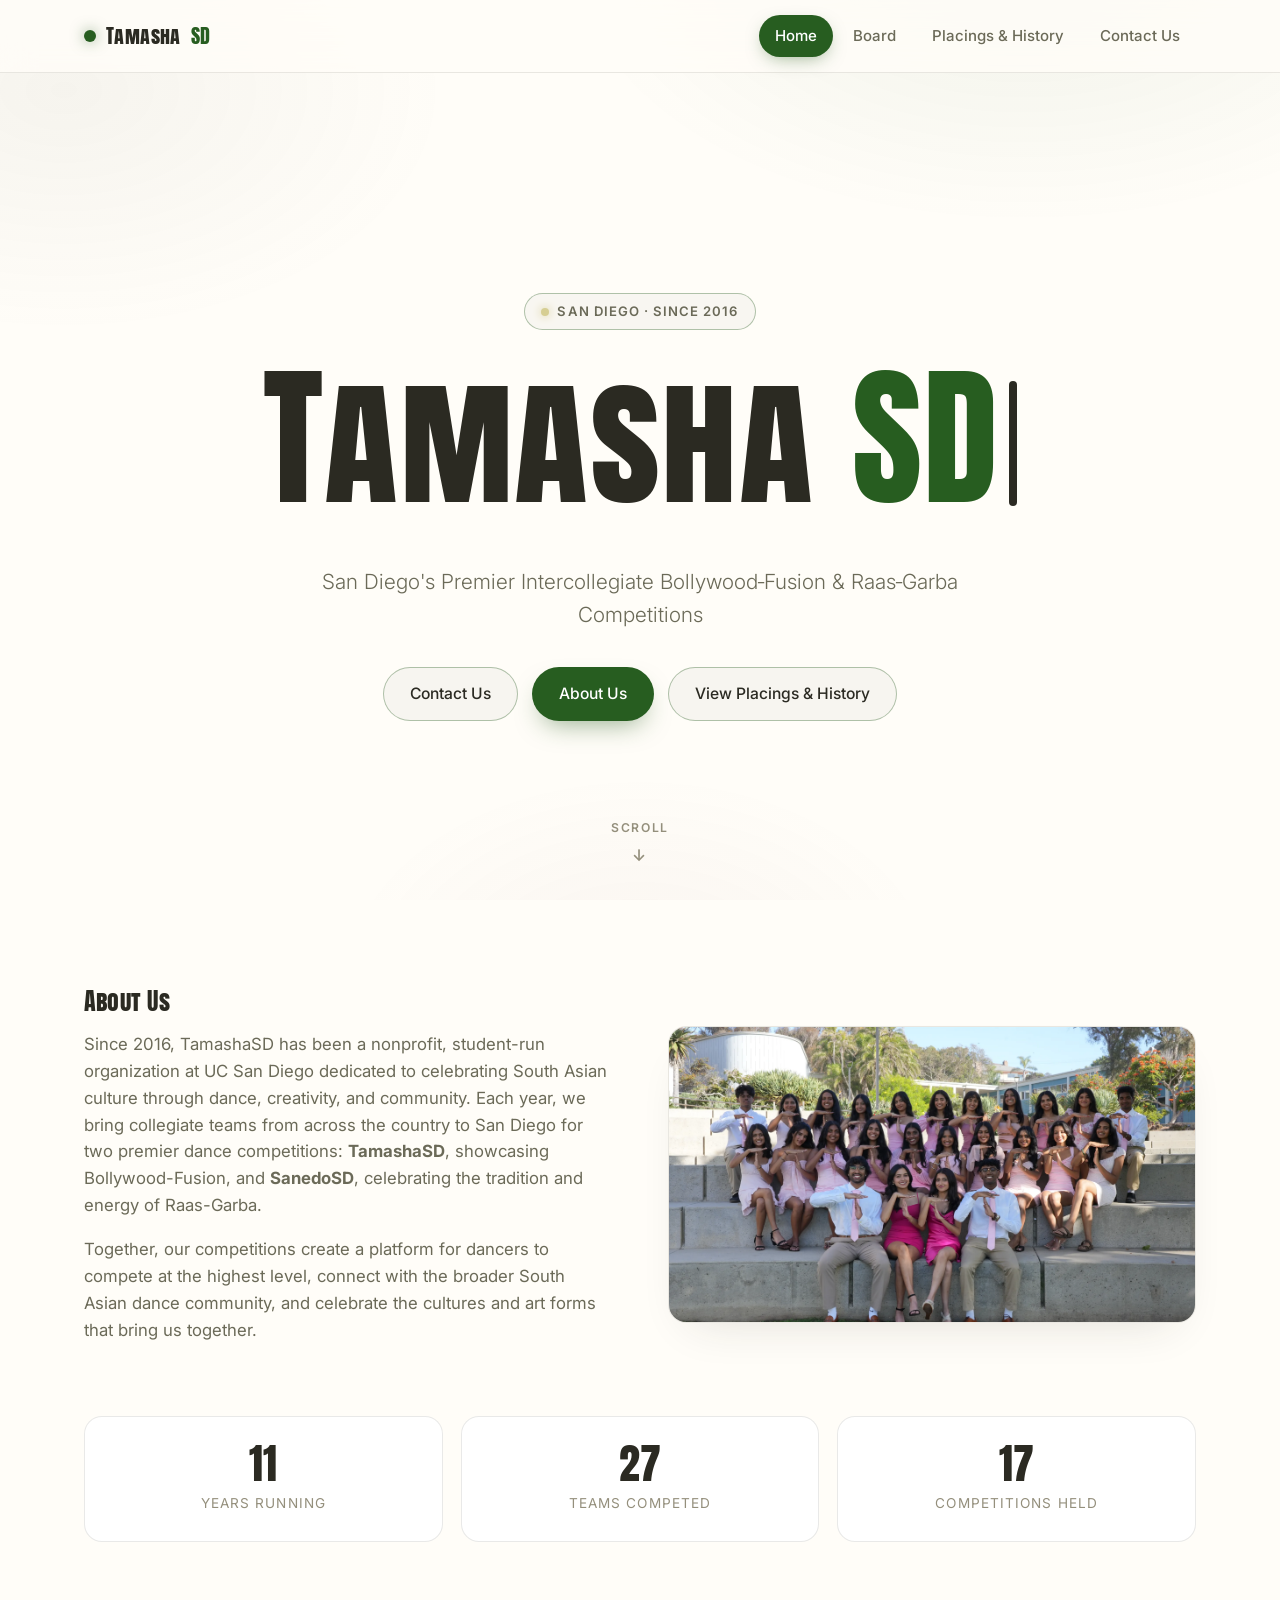
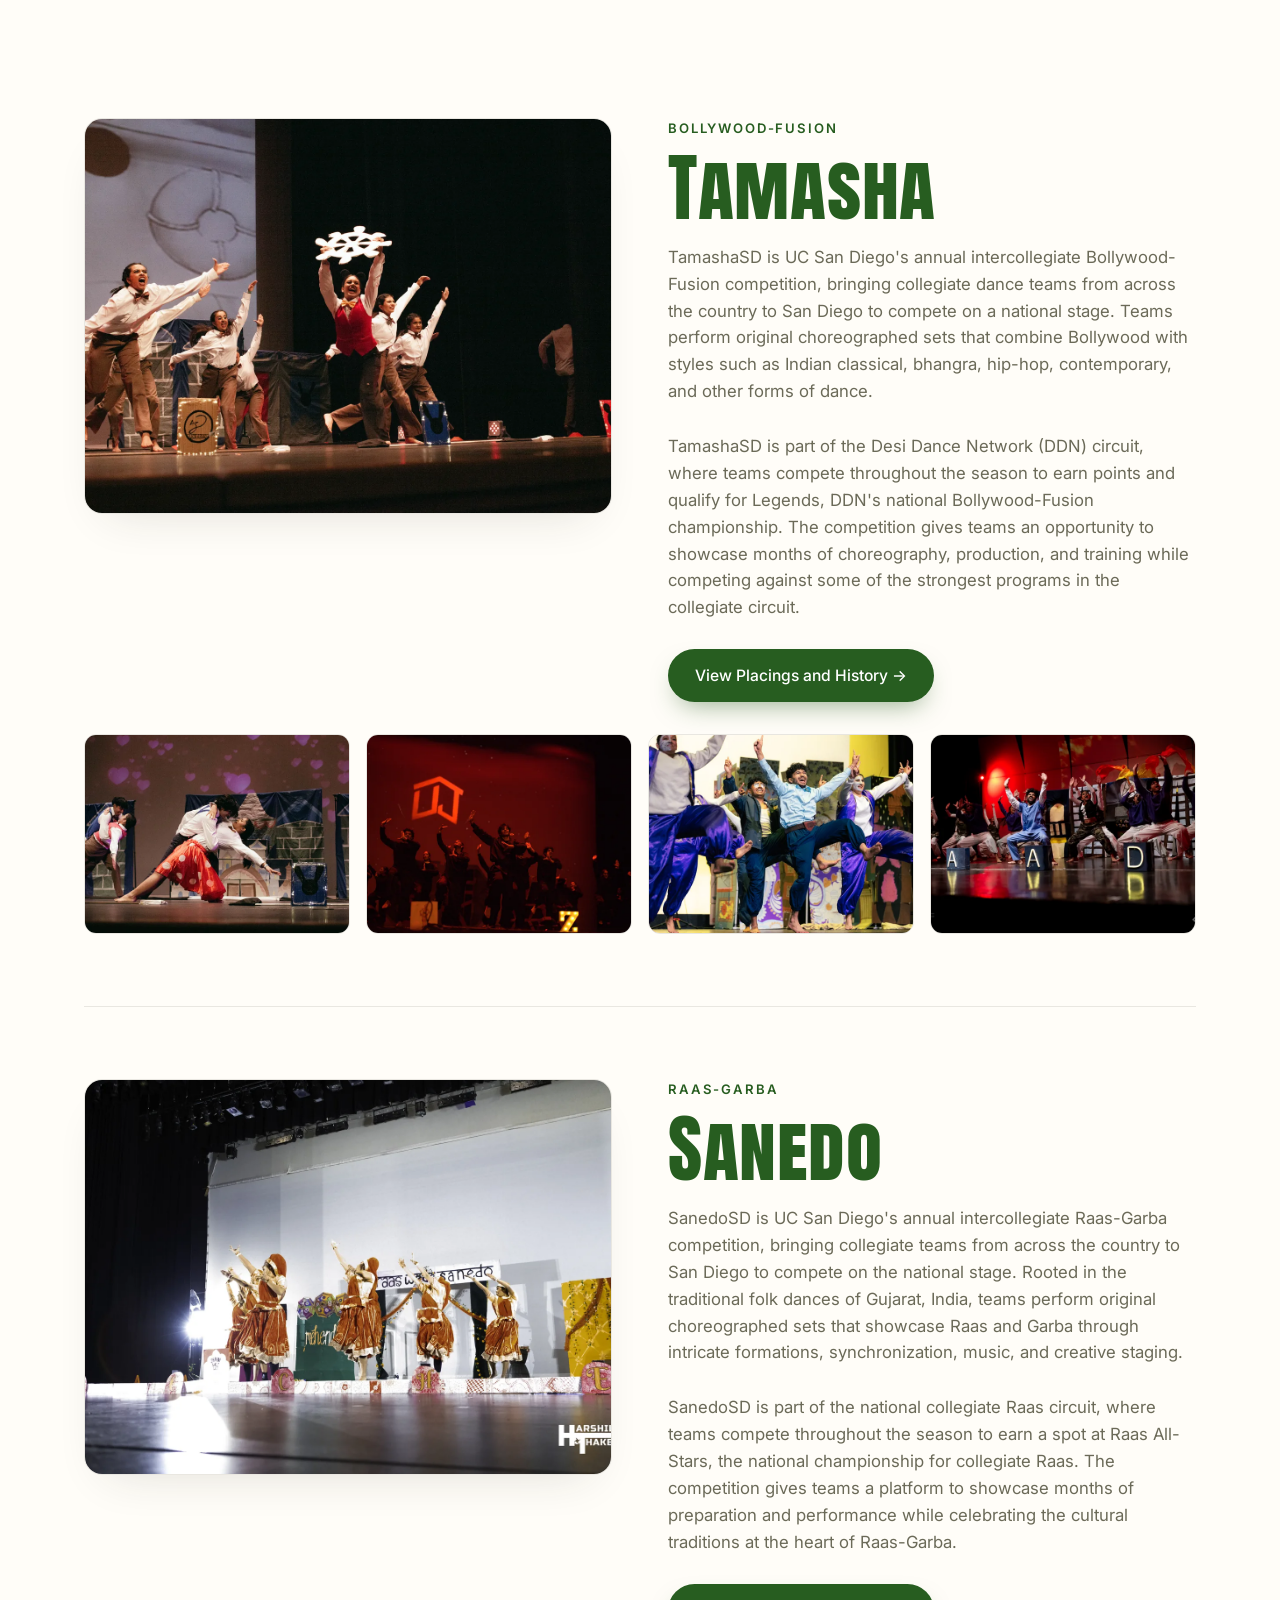
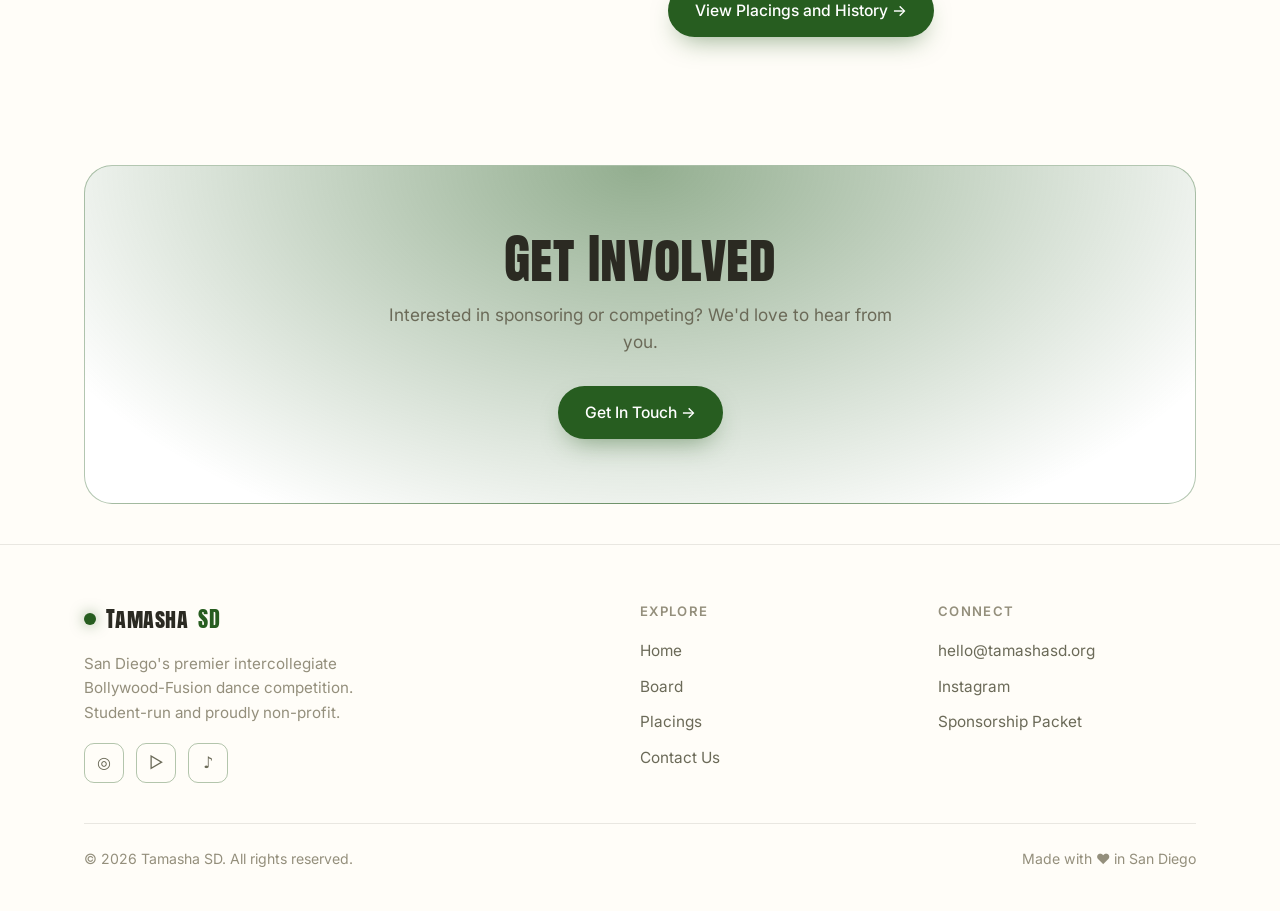
==== commit 256f3802: "type animation home page" ====
--- a/index.html
+++ b/index.html
@@ -32,7 +32,11 @@
   <section class="hero">
     <div class="container">
       <div class="eyebrow"><span class="pulse"></span> San Diego · Since 2016</div>
-      <h1>Tamasha <span class="gradient-text">SD</span></h1>
+      <h1 class="hero-title" aria-label="Tamasha SD">
+        <span class="hero-title-text" aria-hidden="true">
+          <span data-typewriter-main>Tamasha </span><span class="gradient-text" data-typewriter-accent>SD</span><span class="typewriter-cursor"></span>
+        </span>
+      </h1>
       <!-- Non-breaking hyphens keep "Bollywood-Fusion" and "Raas-Garba" from
            splitting across lines when the tagline wraps. -->
       <p class="lead">San Diego's Premier Intercollegiate Bollywood&#8209;Fusion &amp; Raas&#8209;Garba Competitions</p>
@@ -207,6 +211,7 @@
     </div>
   </footer>
 
+  <script src="home.js"></script>
   <script src="showcase.js"></script>
   <script src="nav.js"></script>
 </body>
--- a/styles.css
+++ b/styles.css
@@ -10,7 +10,7 @@
   --surface:       #ffffff;
   --surface-2:     #f7f3e6;
   --border:        rgba(43, 41, 30, 0.10);
-  --border-strong: rgba(153, 82, 53, 0.35);
+  --border-strong: rgba(39, 93, 32, 0.35);
 
   /* Text — warm charcoal, never pure black */
   --text:      #2b2a22;
@@ -18,7 +18,7 @@
   --text-mute: #948f7c;
 
   /* Brand accents — olive / khaki / terracotta / brick / mauve */
-  --magenta: #995235;  /* brick — primary accent */
+  --magenta: #275d20;  /* dark green — primary accent */
   --saffron: #8c4e51;  /* deep wine — secondary accent */
   --cyan:    #d6ce93;  /* pale khaki gold — tertiary accent */
   --violet:  #636351;  /* deep olive — quaternary accent */
@@ -33,7 +33,7 @@
   --radius: 18px;
   --radius-sm: 12px;
   --shadow: 0 20px 45px -24px rgba(43, 41, 30, 0.16);
-  --shadow-glow: 0 0 0 1px var(--border), 0 20px 40px -22px rgba(153, 82, 53, 0.22);
+  --shadow-glow: 0 0 0 1px var(--border), 0 20px 40px -22px rgba(39, 93, 32, 0.22);
 
   --font-display: 'Anton SC', 'Anton', system-ui, sans-serif;
   --font-body: 'Inter', system-ui, -apple-system, 'Segoe UI', sans-serif;
@@ -62,7 +62,7 @@
   inset: 0;
   z-index: -1;
   background:
-    radial-gradient(60% 50% at 80% -5%, rgba(153, 82, 53, 0.07), transparent 60%),
+    radial-gradient(60% 50% at 80% -5%, rgba(39, 93, 32, 0.07), transparent 60%),
     radial-gradient(50% 45% at 5% 10%, rgba(99, 99, 81, 0.06), transparent 60%),
     radial-gradient(40% 40% at 50% 110%, rgba(140, 78, 81, 0.05), transparent 60%);
   pointer-events: none;
@@ -110,7 +110,7 @@
 .brand .dot {
   width: 12px; height: 12px; border-radius: 50%;
   background: var(--grad-hot);
-  box-shadow: 0 0 14px rgba(153, 82, 53, 0.5);
+  box-shadow: 0 0 14px rgba(39, 93, 32, 0.5);
 }
 .brand .sd { color: var(--magenta); }
 
@@ -135,7 +135,7 @@
 .nav-links a.active {
   color: #fff;
   background: var(--grad-hot);
-  box-shadow: 0 6px 18px -6px rgba(153, 82, 53, 0.45);
+  box-shadow: 0 6px 18px -6px rgba(39, 93, 32, 0.5);
 }
 
 .nav-toggle {
@@ -169,7 +169,7 @@
 .btn-primary {
   background: var(--grad-hot);
   color: #fff;
-  box-shadow: 0 12px 26px -10px rgba(153, 82, 53, 0.45);
+  box-shadow: 0 12px 26px -10px rgba(39, 93, 32, 0.5);
 }
 .btn-ghost {
   background: rgba(46, 38, 36, 0.035);
@@ -215,6 +215,32 @@
   font-size: clamp(3.8rem, 13vw, 9.5rem);
   font-weight: 700;
   margin-bottom: 24px;
+}
+.hero-title {
+  min-height: 1.2em;
+}
+.hero-title-text {
+  display: inline-block;
+  white-space: nowrap;
+}
+.typewriter-cursor {
+  display: inline-block;
+  width: 0.055em;
+  height: 0.82em;
+  margin-left: 0.06em;
+  border-radius: 999px;
+  background: currentColor;
+  vertical-align: -0.02em;
+  animation: typewriter-blink 0.7s steps(1, end) infinite;
+}
+.typewriter-cursor.is-finished {
+  visibility: hidden;
+  animation: none;
+}
+@keyframes typewriter-blink { 50% { opacity: 0; } }
+
+@media (prefers-reduced-motion: reduce) {
+  .typewriter-cursor { display: none; }
 }
 .hero .lead {
   max-width: 640px;
@@ -404,7 +430,7 @@
   letter-spacing: 0.1em;
   padding: 4px 12px;
   border-radius: 999px;
-  background: rgba(153, 82, 53, 0.12);
+  background:rgba(39, 93, 32, 0.5);
   color: var(--magenta);
   margin-bottom: 12px;
 }
@@ -420,7 +446,7 @@
   padding: 64px 40px;
   text-align: center;
   background:
-    radial-gradient(60% 120% at 50% 0%, rgba(153, 82, 53, 0.12), transparent),
+    radial-gradient(60% 120% at 50% 0%, rgba(39, 93, 32, 0.5), transparent),
     var(--surface);
   border: 1px solid var(--border-strong);
 }
@@ -504,7 +530,7 @@
 .tab.active {
   color: #fff;
   background: var(--grad-hot);
-  box-shadow: 0 6px 18px -6px rgba(153, 82, 53, 0.4);
+  box-shadow: 0 6px 18px -6px rgba(39, 93, 32, 0.5);
 }
 .tab-panel[hidden] { display: none; }
 .panel-meta {
@@ -554,9 +580,9 @@
   height: 4px;
 }
 .place.gold {
-  border-color: rgba(153, 82, 53, 0.35);
+  border-color: rgba(39, 93, 32, 0.35);
   background:
-    radial-gradient(120% 90% at 50% -20%, rgba(153, 82, 53, 0.10), transparent 60%),
+    radial-gradient(120% 90% at 50% -20%, rgba(39, 93, 32, 0.10), transparent 60%),
     var(--surface);
 }
 .place.gold::before   { background: #baac49; }
@@ -603,7 +629,7 @@
   padding: 8px 16px;
   border-radius: 999px;
   color: var(--magenta);
-  background: rgba(153, 82, 53, 0.10);
+  background: rgba(39, 93, 32, 0.10);
   border: 1px solid var(--border-strong);
 }
 .table-wrap { overflow-x: auto; }
@@ -719,7 +745,7 @@
 .field input:focus, .field textarea:focus, .field select:focus {
   outline: none;
   border-color: var(--magenta);
-  box-shadow: 0 0 0 3px rgba(153, 82, 53, 0.16);
+  box-shadow: 0 0 0 3px rgba(39, 93, 32, 0.5);
 }
 .field textarea { resize: vertical; min-height: 130px; }
 
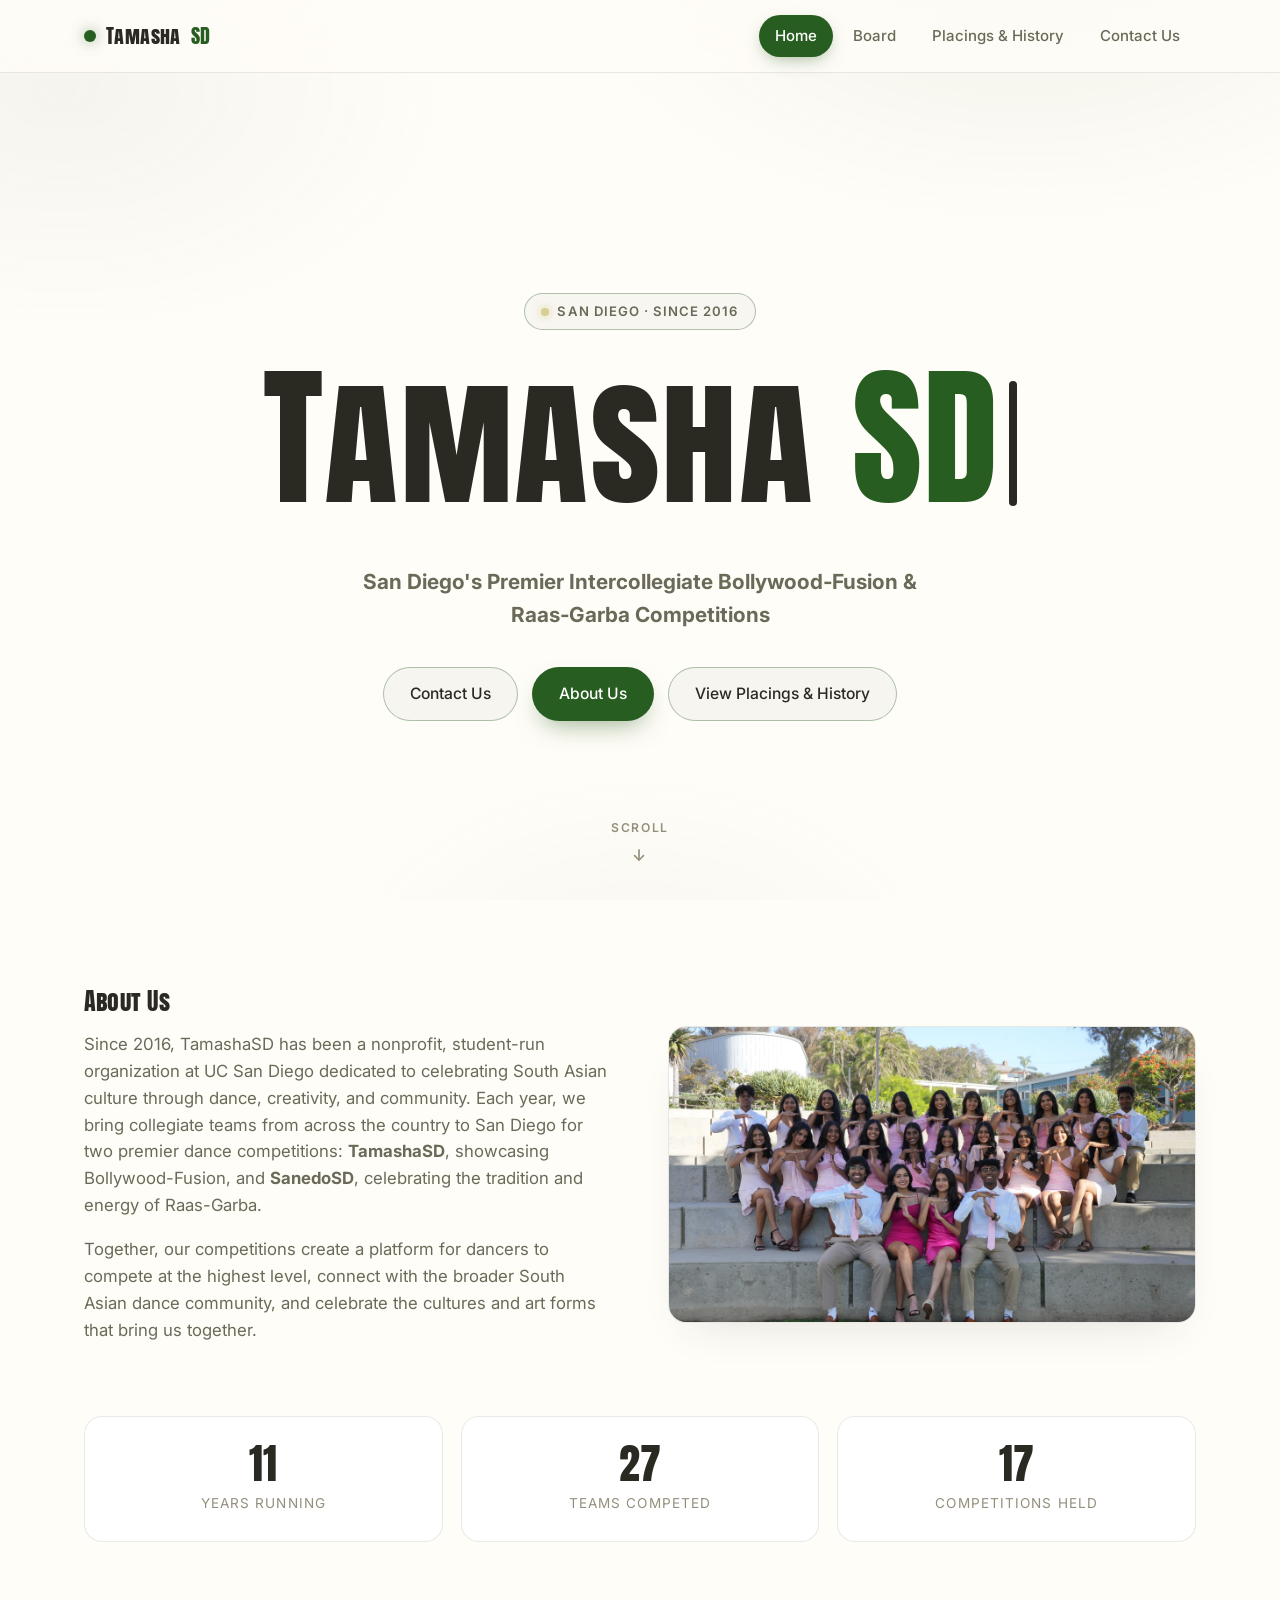
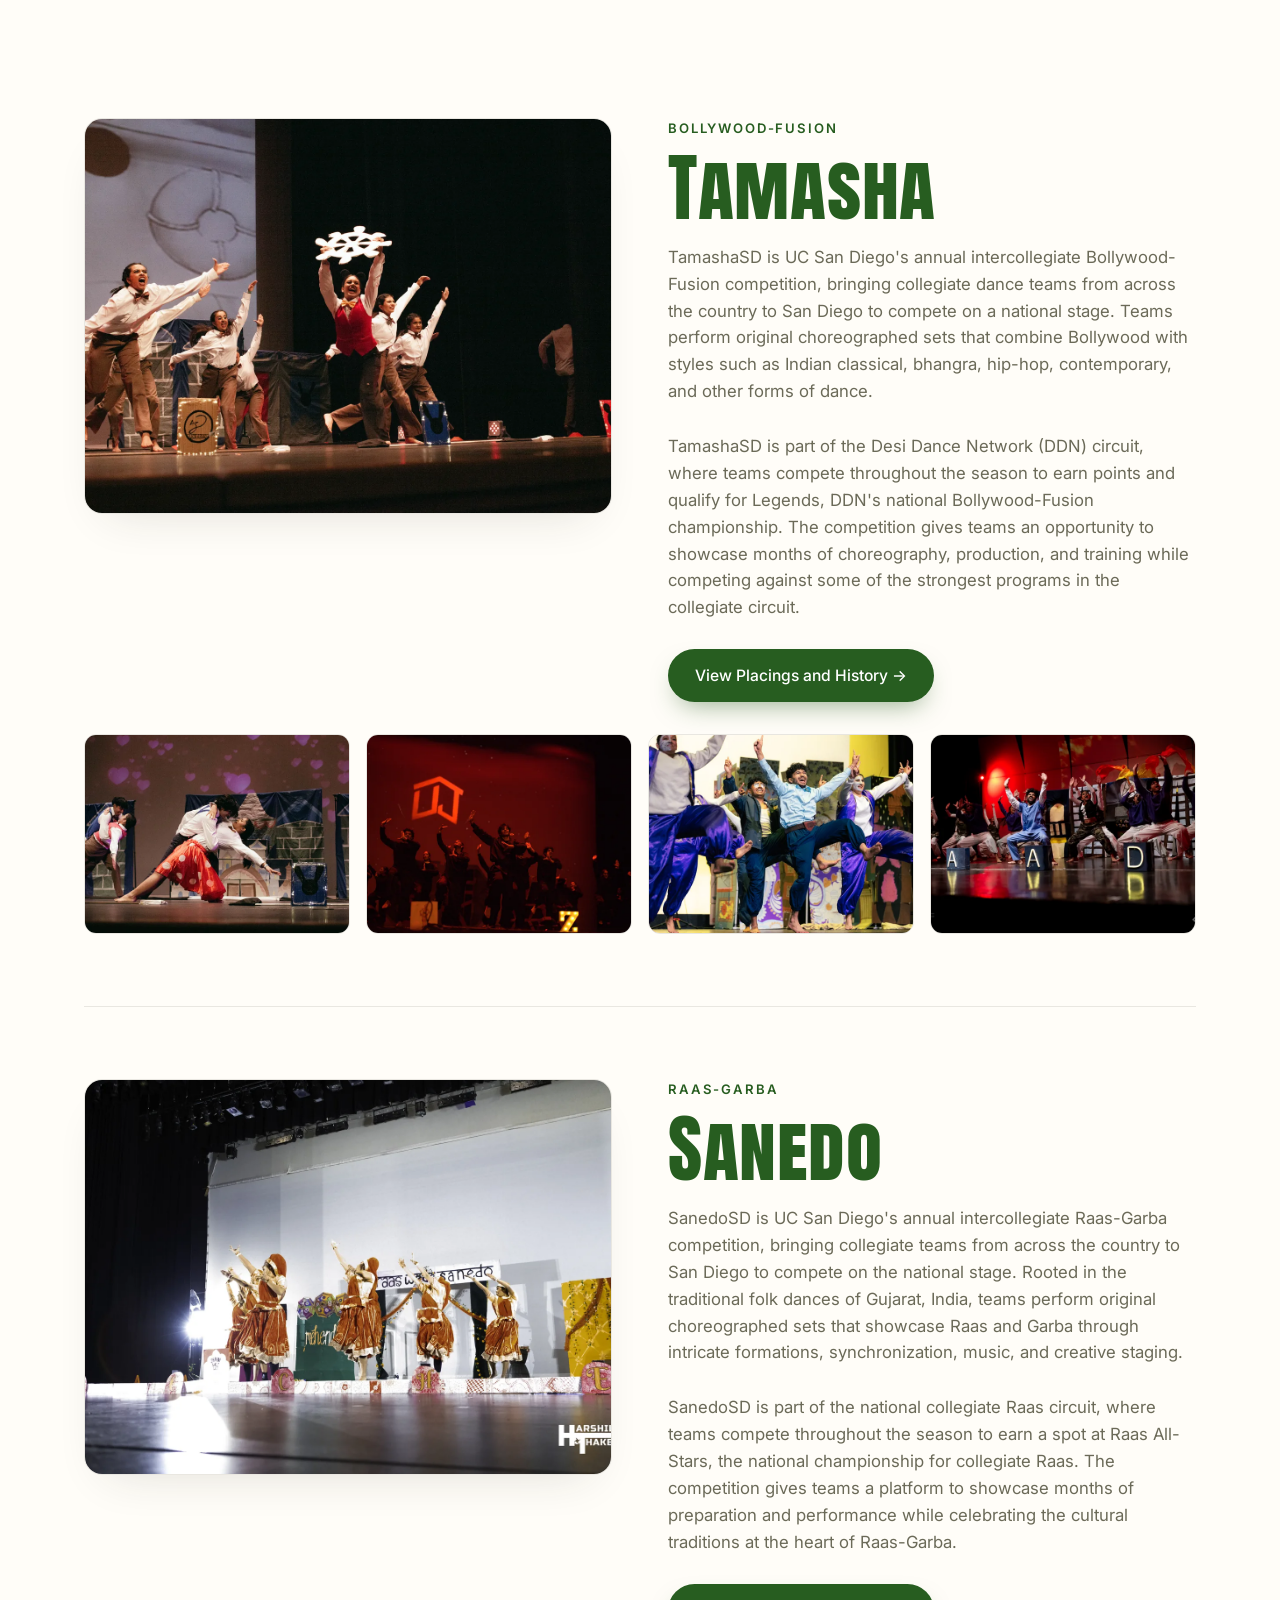
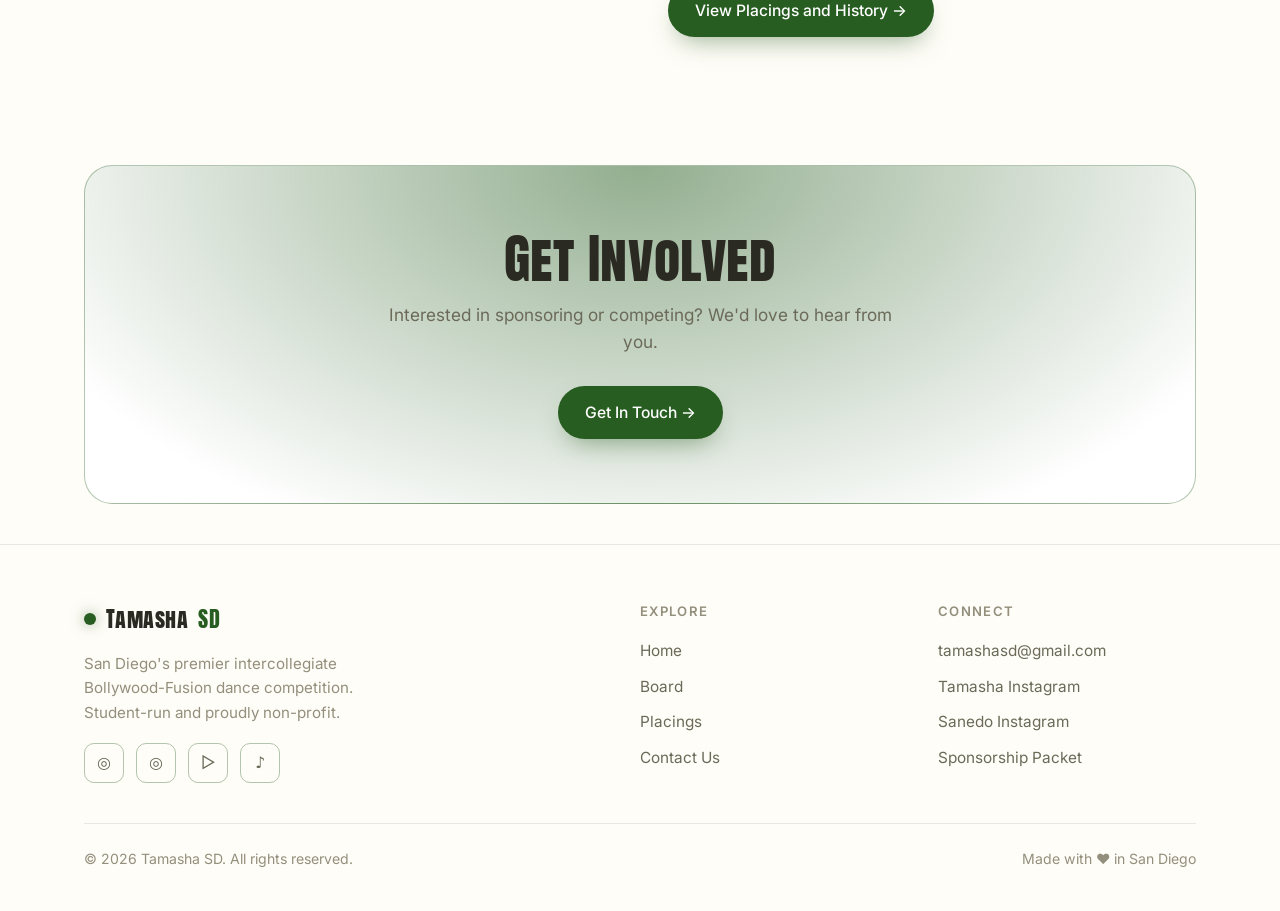
==== commit 0650f124: "correcting links + other minor fixes" ====
--- a/index.html
+++ b/index.html
@@ -181,9 +181,10 @@
           <div class="brand"><span class="dot"></span> Tamasha <span class="sd">SD</span></div>
           <p>San Diego's premier intercollegiate Bollywood-Fusion dance competition. Student-run and proudly non-profit.</p>
           <div class="socials">
-            <a href="https://instagram.com/tamashasd" target="_blank" rel="noopener noreferrer" aria-label="Instagram">◎</a>
-            <a href="https://youtube.com/@tamashasd" target="_blank" rel="noopener noreferrer" aria-label="YouTube">▷</a>
-            <a href="https://tiktok.com/@tamashasd" target="_blank" rel="noopener noreferrer" aria-label="TikTok">♪</a>
+            <a href="https://www.instagram.com/tamashasd/" target="_blank" rel="noopener noreferrer" aria-label="Tamasha SD Instagram">◎</a>
+            <a href="https://www.instagram.com/sanedosd/" target="_blank" rel="noopener noreferrer" aria-label="Sanedo SD Instagram">◎</a>
+            <a href="https://www.youtube.com/@tamashasd3665" target="_blank" rel="noopener noreferrer" aria-label="YouTube">▷</a>
+            <a href="https://www.tiktok.com/@sanedoxtamasha" target="_blank" rel="noopener noreferrer" aria-label="TikTok">♪</a>
           </div>
         </div>
         <div>
@@ -198,8 +199,9 @@
         <div>
           <h4>Connect</h4>
           <ul>
-            <li><a href="mailto:hello@tamashasd.org">hello@tamashasd.org</a></li>
-            <li><a href="https://instagram.com/tamashasd" target="_blank" rel="noopener noreferrer">Instagram</a></li>
+            <li><a href="mailto:tamashasd@gmail.com">tamashasd@gmail.com</a></li>
+            <li><a href="https://www.instagram.com/tamashasd/" target="_blank" rel="noopener noreferrer">Tamasha Instagram</a></li>
+            <li><a href="https://www.instagram.com/sanedosd/" target="_blank" rel="noopener noreferrer">Sanedo Instagram</a></li>
             <li><a href="https://canva.link/knv3cnp3l9zu014" target="_blank" rel="noopener noreferrer">Sponsorship Packet</a></li>
           </ul>
         </div>
--- a/styles.css
+++ b/styles.css
@@ -17,16 +17,16 @@
   --text-dim:  #6b6a58;
   --text-mute: #948f7c;
 
-  /* Brand accents — olive / khaki / terracotta / brick / mauve */
-  --magenta: #275d20;  /* dark green — primary accent */
-  --saffron: #8c4e51;  /* deep wine — secondary accent */
-  --cyan:    #d6ce93;  /* pale khaki gold — tertiary accent */
-  --violet:  #636351;  /* deep olive — quaternary accent */
+  /* Brand accents — a consistent green palette with a khaki highlight */
+  --green:      #275d20;
+  --green-mid:  #4d7144;
+  --green-soft: #d8e6cf;
+  --cyan:       #d6ce93;
 
   /* Flat fills (previously gradients) */
-  --grad-hot:  var(--magenta);
-  --grad-cool: var(--violet);
-  --grad-full: var(--magenta);
+  --grad-hot:  var(--green);
+  --grad-cool: var(--green-mid);
+  --grad-full: var(--green);
 
   /* Layout */
   --maxw: 1160px;
@@ -64,7 +64,7 @@
   background:
     radial-gradient(60% 50% at 80% -5%, rgba(39, 93, 32, 0.07), transparent 60%),
     radial-gradient(50% 45% at 5% 10%, rgba(99, 99, 81, 0.06), transparent 60%),
-    radial-gradient(40% 40% at 50% 110%, rgba(140, 78, 81, 0.05), transparent 60%);
+    radial-gradient(40% 40% at 50% 110%, rgba(77, 113, 68, 0.05), transparent 60%);
   pointer-events: none;
 }
 
@@ -112,7 +112,7 @@
   background: var(--grad-hot);
   box-shadow: 0 0 14px rgba(39, 93, 32, 0.5);
 }
-.brand .sd { color: var(--magenta); }
+.brand .sd { color: var(--green); }
 
 .nav-links {
   display: flex;
@@ -246,7 +246,7 @@
   max-width: 640px;
   margin: 0 auto 36px;
   font-size: clamp(1.05rem, 2.4vw, 1.3rem);
-  font-weight: 300;
+  font-weight: 700;
   color: var(--text-dim);
 }
 
@@ -314,7 +314,7 @@
   font-weight: 600;
   letter-spacing: 0.14em;
   text-transform: uppercase;
-  color: var(--magenta);
+  color: var(--green);
   margin-bottom: 14px;
 }
 .section-head h2 { font-size: clamp(2.2rem, 5.5vw, 3.6rem); font-weight: 700; margin-bottom: 16px; }
@@ -431,12 +431,12 @@
   padding: 4px 12px;
   border-radius: 999px;
   background:rgba(39, 93, 32, 0.5);
-  color: var(--magenta);
+  color: var(--green);
   margin-bottom: 12px;
 }
 .card h3 { font-size: 1.5rem; font-weight: 700; margin-bottom: 8px; }
 .card p { color: var(--text-dim); font-size: 0.96rem; margin: 0 0 16px; }
-.card-link { font-weight: 600; color: var(--violet); display: inline-flex; gap: 6px; align-items: center; }
+.card-link { font-weight: 600; color: var(--green-mid); display: inline-flex; gap: 6px; align-items: center; }
 .card-link:hover { gap: 10px; }
 
 /* ---------- CTA band ---------- */
@@ -539,7 +539,7 @@
   letter-spacing: 0.14em;
   font-size: 0.82rem;
   font-weight: 600;
-  color: var(--magenta);
+  color: var(--green);
   margin: 0 0 32px;
 }
 
@@ -598,15 +598,15 @@
   color: var(--text-mute);
   margin-bottom: 8px;
 }
-.place.gold .rank { color: var(--magenta); }
+.place.gold .rank { color: var(--green); }
 .place .team { font-family: var(--font-display); font-size: 1.4rem; font-weight: 500; line-height: 1.15; }
 .place .school {
   margin-top: 8px;
   font-size: 0.78rem;
   font-weight: 600;
   letter-spacing: 0.03em;
-  color: var(--saffron);
-  background: rgba(140, 78, 81, 0.14);
+  color: var(--green-mid);
+  background: rgba(77, 113, 68, 0.14);
   padding: 3px 12px;
   border-radius: 999px;
 }
@@ -628,7 +628,7 @@
   letter-spacing: 0.06em;
   padding: 8px 16px;
   border-radius: 999px;
-  color: var(--magenta);
+  color: var(--green);
   background: rgba(39, 93, 32, 0.10);
   border: 1px solid var(--border-strong);
 }
@@ -639,8 +639,8 @@
   font-size: 0.72rem;
   font-weight: 600;
   letter-spacing: 0.04em;
-  color: var(--saffron);
-  background: rgba(140, 78, 81, 0.16);
+  color: var(--green-mid);
+  background: rgba(77, 113, 68, 0.16);
   padding: 2px 8px;
   border-radius: 999px;
   margin-left: 6px;
@@ -692,9 +692,10 @@
 }
 .info-card h3 { font-size: 1.2rem; font-weight: 700; margin-bottom: 4px; }
 .info-card p, .info-card a { color: var(--text-dim); margin: 0; font-size: 0.98rem; }
-.info-card a:hover { color: var(--violet); }
+.info-card a:hover { color: var(--green-mid); }
 .info-links { display: grid; gap: 5px; }
-.info-links a:last-child { color: var(--violet); font-weight: 600; }
+.info-links .resource-link { color: var(--green-mid); font-weight: 600; }
+.instagram-links a { color: var(--green-mid); font-weight: 600; }
 
 .sponsorship-packet {
   margin-top: 72px;
@@ -726,7 +727,7 @@
 }
 .canva-embed iframe { width: 100%; height: 100%; border: 0; }
 .embed-fallback { margin: 16px 0 0; color: var(--text-mute); font-size: 0.88rem; text-align: center; }
-.embed-fallback a { color: var(--violet); }
+.embed-fallback a { color: var(--green-mid); }
 
 .form { display: grid; gap: 18px; padding: 32px; border-radius: var(--radius); background: var(--surface); border: 1px solid var(--border); }
 .field { display: grid; gap: 8px; }
@@ -744,7 +745,7 @@
 }
 .field input:focus, .field textarea:focus, .field select:focus {
   outline: none;
-  border-color: var(--magenta);
+  border-color: var(--green);
   box-shadow: 0 0 0 3px rgba(39, 93, 32, 0.5);
 }
 .field textarea { resize: vertical; min-height: 130px; }
@@ -786,7 +787,7 @@
   font-size: 0.92rem;
   margin-bottom: 32px;
 }
-.note strong { color: var(--violet); }
+.note strong { color: var(--green-mid); }
 
 /* ---------- Responsive ---------- */
 @media (max-width: 900px) {
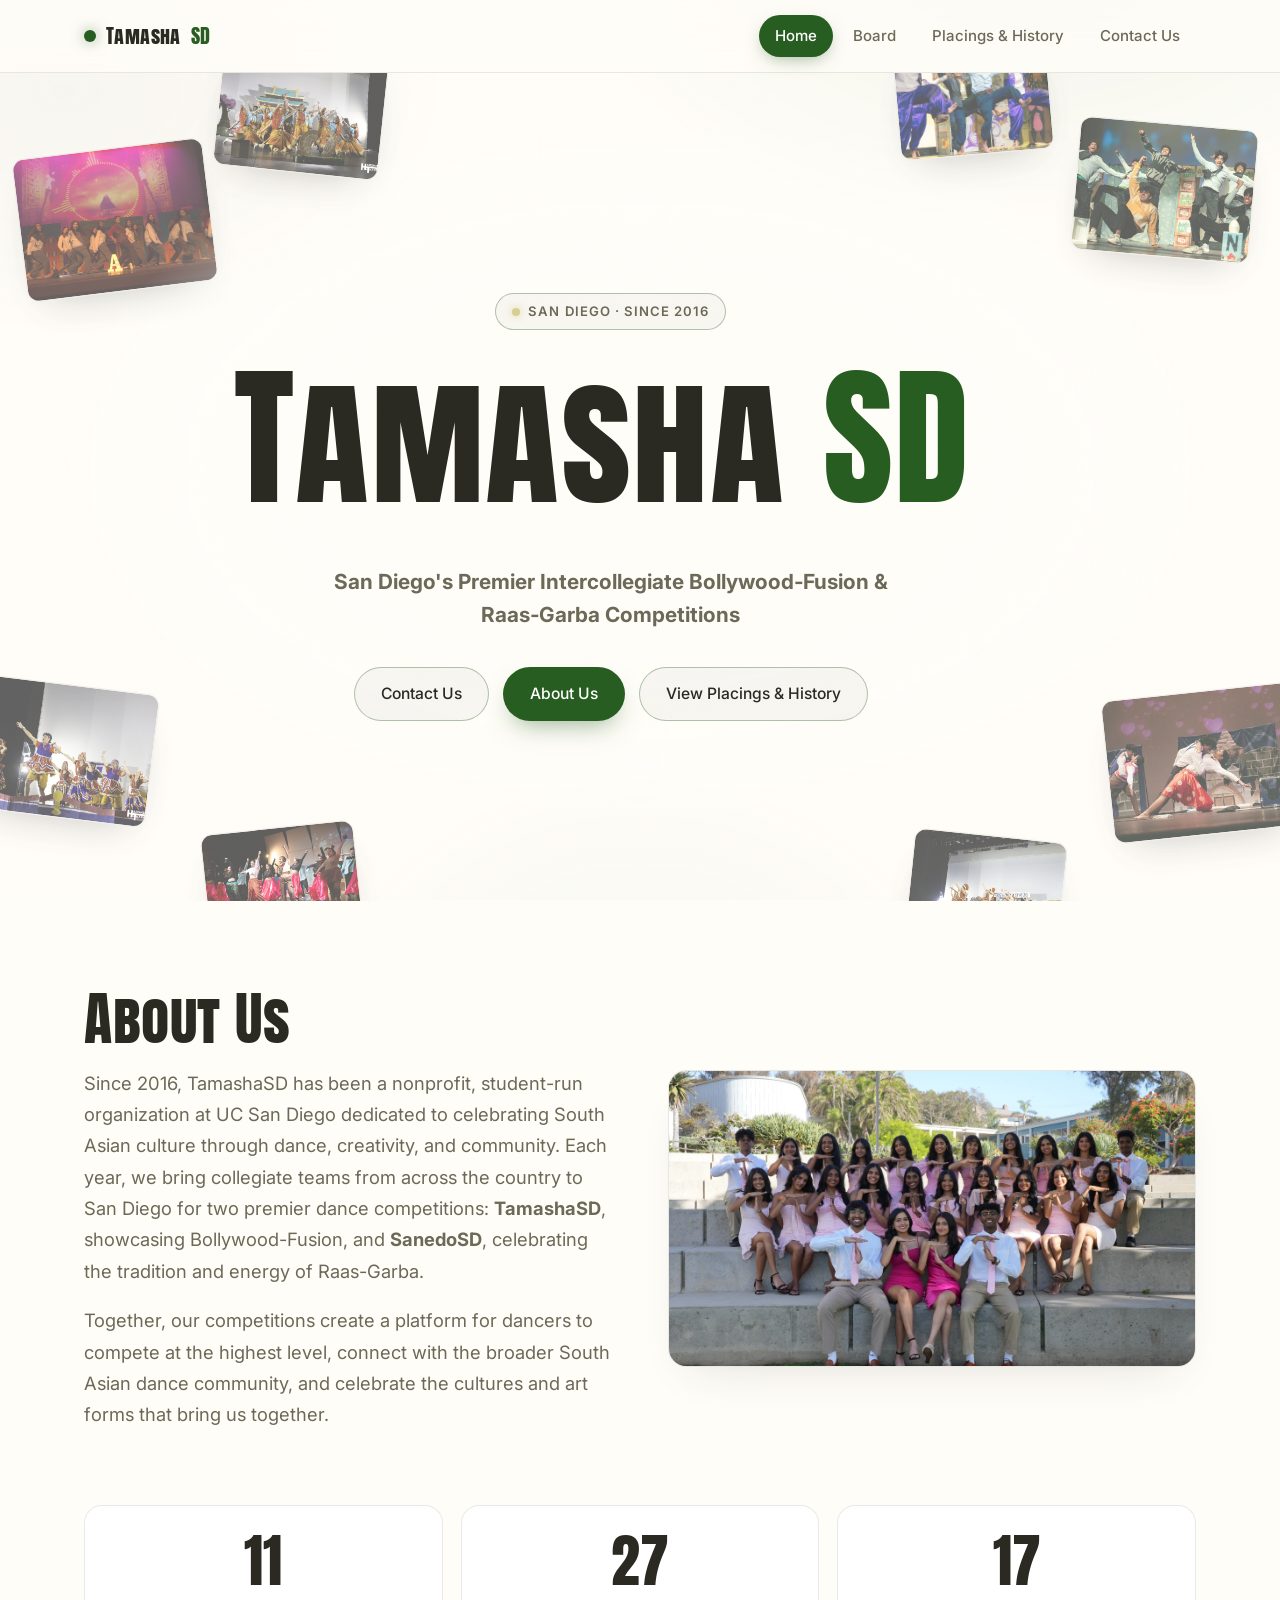
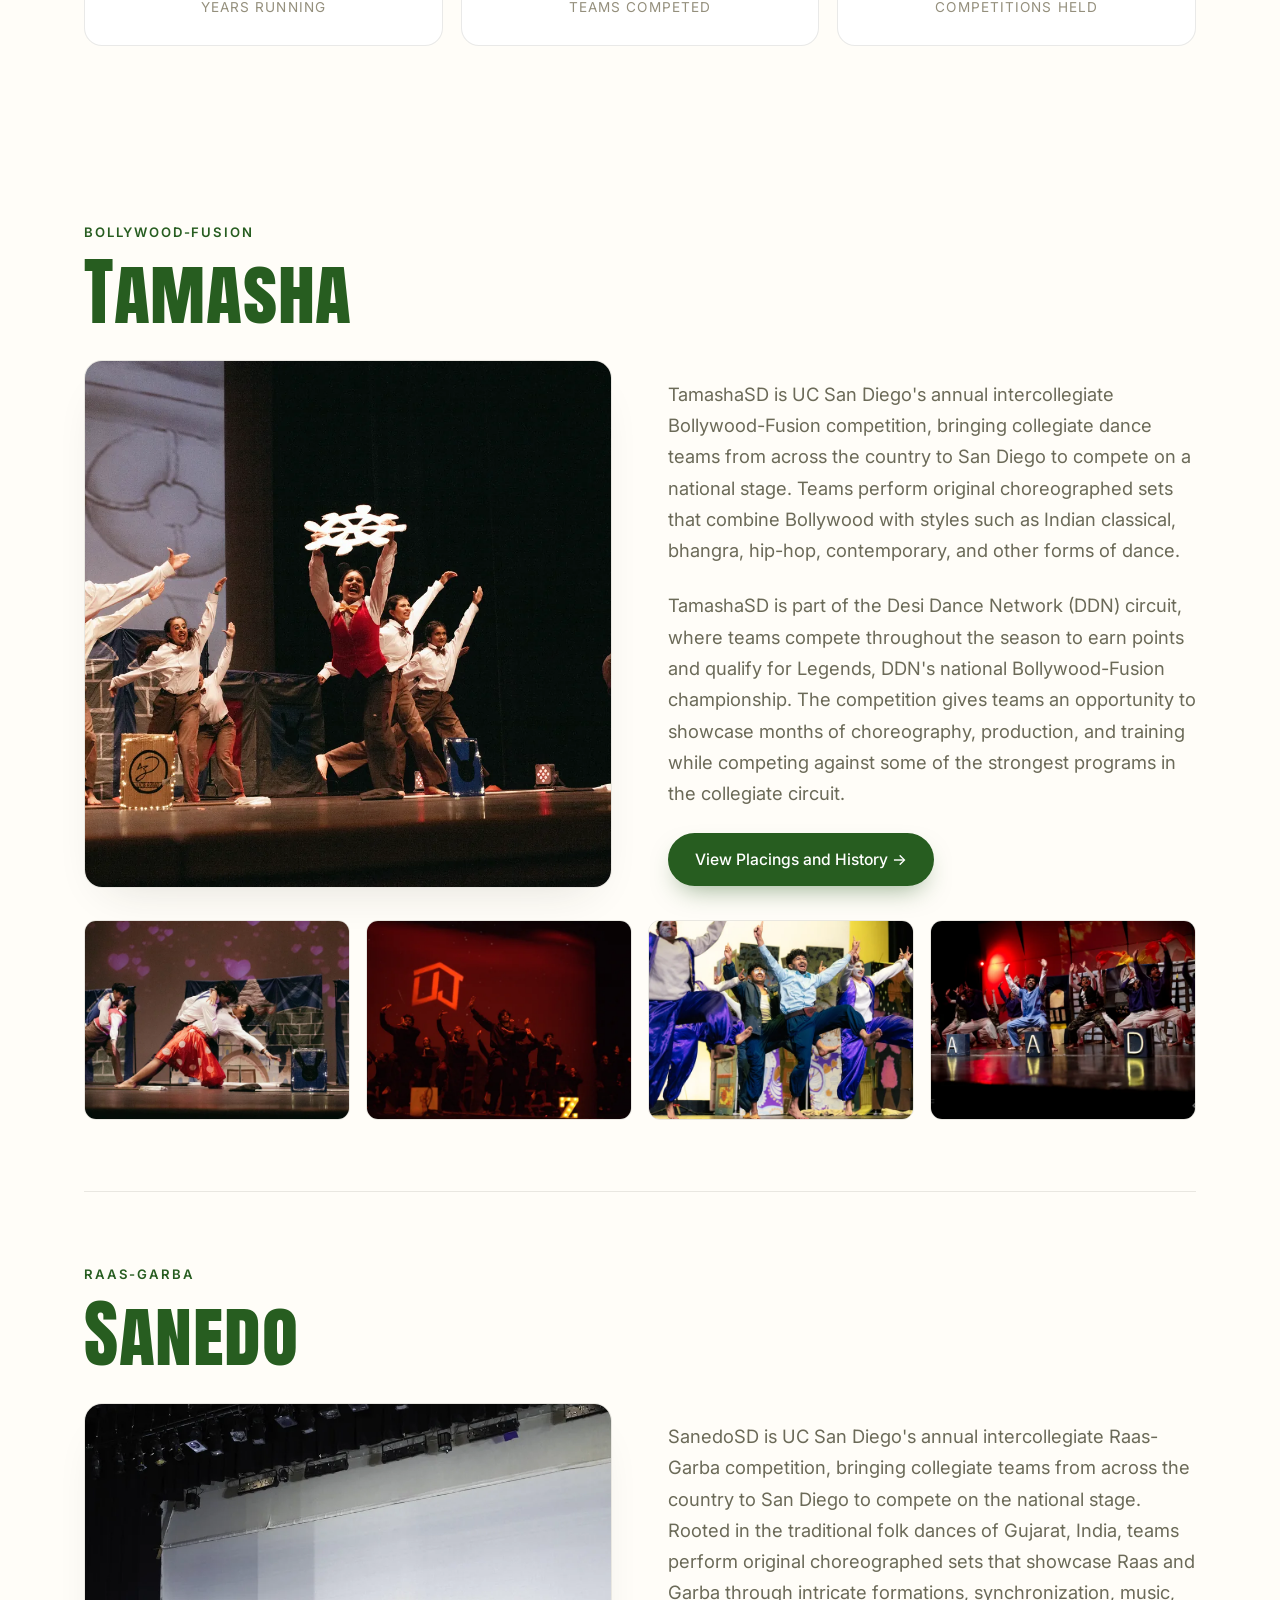
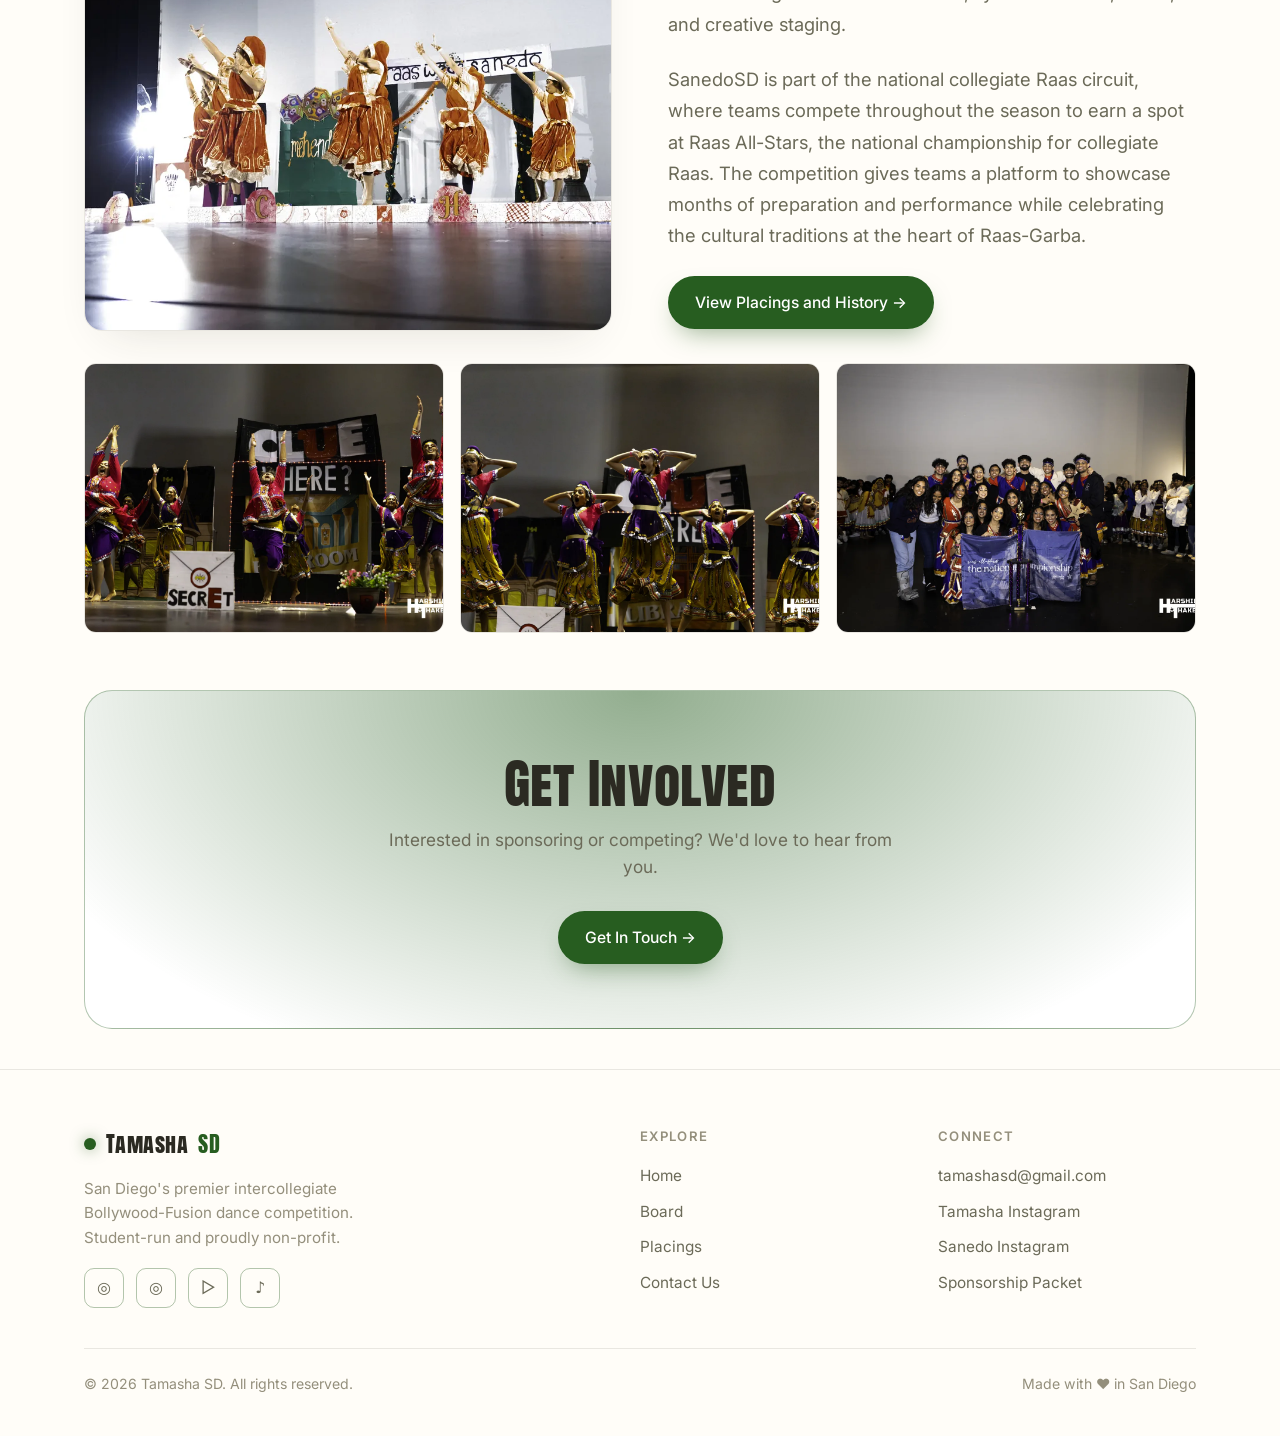
==== commit 547a6414: "Updated landing page" ====
--- a/index.html
+++ b/index.html
@@ -30,6 +30,19 @@
 
   <!-- ===== Hero ===== -->
   <section class="hero">
+    <!-- Competition photos behind the title. Decorative only, so they carry
+         no alt text and are hidden from screen readers. Swap the filenames to
+         change which shots appear; positions live in .hero-collage in styles.css. -->
+    <div class="hero-collage" aria-hidden="true">
+      <img class="hc hc-1" src="photos/tamasha_gallery/web/tamasha-rotate-2.webp" alt="" />
+      <img class="hc hc-2" src="photos/sanedo_gallery/web/sanedo-rotate-2.webp" alt="" />
+      <img class="hc hc-3" src="photos/tamasha_gallery/web/tamasha-rotate-5.webp" alt="" />
+      <img class="hc hc-4" src="photos/tamasha_gallery/web/tamasha-static-3.webp" alt="" />
+      <img class="hc hc-5" src="photos/sanedo_gallery/web/sanedo-rotate-3.webp" alt="" />
+      <img class="hc hc-6" src="photos/tamasha_gallery/web/tamasha-rotate-7.webp" alt="" />
+      <img class="hc hc-7" src="photos/tamasha_gallery/web/tamasha-static-1.webp" alt="" />
+      <img class="hc hc-8" src="photos/sanedo_gallery/web/sanedo-rotate-1.webp" alt="" />
+    </div>
     <div class="container">
       <div class="eyebrow"><span class="pulse"></span> San Diego · Since 2016</div>
       <h1 class="hero-title" aria-label="Tamasha SD">
@@ -89,6 +102,10 @@
   <section class="section" id="showcase">
     <div class="container">
       <div class="showcase-panel" data-panel="tamasha">
+        <div class="showcase-head">
+          <div class="section-tag">Bollywood-Fusion</div>
+          <h2 class="gradient-text">Tamasha</h2>
+        </div>
         <div class="showcase-top">
           <div class="showcase-rotator">
             <img class="is-active" src="photos/tamasha_gallery/web/tamasha-rotate-1.webp" alt="Tamasha competition photo 1" />
@@ -101,8 +118,6 @@
             <img src="photos/tamasha_gallery/web/tamasha-rotate-8.webp" alt="Tamasha competition photo 8" />
           </div>
           <div class="showcase-blurb">
-            <div class="section-tag">Bollywood-Fusion</div>
-            <h2 class="gradient-text">Tamasha</h2>
             <p>
               TamashaSD is UC San Diego's annual intercollegiate Bollywood-Fusion
               competition, bringing collegiate dance teams from across the country
@@ -130,6 +145,10 @@
       </div>
 
       <div class="showcase-panel" data-panel="sanedo">
+        <div class="showcase-head">
+          <div class="section-tag">Raas-Garba</div>
+          <h2 class="gradient-text">Sanedo</h2>
+        </div>
         <div class="showcase-top">
           <div class="showcase-rotator">
             <img class="is-active" src="photos/sanedo_gallery/web/sanedo-rotate-1.webp" alt="Sanedo competition photo 1" />
@@ -137,8 +156,6 @@
             <img src="photos/sanedo_gallery/web/sanedo-rotate-3.webp" alt="Sanedo competition photo 3" />
           </div>
           <div class="showcase-blurb">
-            <div class="section-tag">Raas-Garba</div>
-            <h2 class="gradient-text">Sanedo</h2>
             <p>
               SanedoSD is UC San Diego's annual intercollegiate Raas-Garba
               competition, bringing collegiate teams from across the country to San
@@ -156,6 +173,14 @@
             </p>
             <a class="btn btn-primary" href="placings.html#sanedo">View Placings and History →</a>
           </div>
+        </div>
+        <!-- Sanedo has only 9 raw photos, and the other six are reserved for
+             the year cards on placings.html, so this strip reuses rotate-4/5/6.
+             Swap these out once the club supplies more Sanedo photos. -->
+        <div class="showcase-static">
+          <img src="photos/sanedo_gallery/web/sanedo-rotate-4.webp" alt="Sanedo competition photo" loading="lazy" />
+          <img src="photos/sanedo_gallery/web/sanedo-rotate-5.webp" alt="Sanedo competition photo" loading="lazy" />
+          <img src="photos/sanedo_gallery/web/sanedo-rotate-6.webp" alt="Sanedo competition photo" loading="lazy" />
         </div>
       </div>
     </div>
--- a/styles.css
+++ b/styles.css
@@ -187,7 +187,55 @@
   justify-content: center;
   padding: 120px 0 80px;
   text-align: center;
-}
+  overflow: hidden;
+}
+/* Keep the title and buttons above the collage and its scrim. */
+.hero > .container,
+.hero > .scroll-cue { position: relative; z-index: 1; }
+
+/* ---------- Hero photo collage ----------
+   Competition photos scattered behind the title. The scrim below keeps the
+   middle of the hero clear so the heading stays readable over any photo. */
+.hero-collage {
+  position: absolute;
+  inset: 0;
+  z-index: 0;
+  pointer-events: none;
+}
+.hero-collage .hc {
+  position: absolute;
+  width: var(--w);
+  aspect-ratio: 4 / 3;
+  object-fit: cover;
+  border-radius: var(--radius-sm);
+  border: 1px solid var(--border);
+  box-shadow: 0 18px 40px -22px rgba(43, 41, 30, 0.45);
+  opacity: 0.78;
+  transform: rotate(var(--r));
+}
+/* The clear centre. Opaque background in the middle, transparent at the
+   corners, so the photos read as a border of imagery around the title. */
+.hero-collage::after {
+  content: "";
+  position: absolute;
+  inset: 0;
+  background:
+    radial-gradient(ellipse 46% 42% at 50% 48%,
+      var(--bg) 0%,
+      var(--bg) 46%,
+      rgba(255, 253, 248, 0.86) 68%,
+      rgba(255, 253, 248, 0.45) 88%,
+      rgba(255, 253, 248, 0.2) 100%);
+}
+
+.hc-1 { --w: 15vw; --r: -7deg; left:  1.5%; top:  9%; }
+.hc-2 { --w: 13vw; --r:  6deg; left: 17%;   top: -3%; }
+.hc-3 { --w: 14vw; --r:  5deg; right: 2%;   top:  6%; }
+.hc-4 { --w: 12vw; --r: -5deg; right:18%;   top: -4%; }
+.hc-5 { --w: 14vw; --r:  7deg; left: -2%;   bottom: 10%; }
+.hc-6 { --w: 12vw; --r: -6deg; left: 16%;   bottom: -5%; }
+.hc-7 { --w: 15vw; --r: -6deg; right:-1.5%; bottom: 8%; }
+.hc-8 { --w: 12vw; --r:  6deg; right:17%;   bottom: -6%; }
 .eyebrow {
   display: inline-flex;
   align-items: center;
@@ -212,7 +260,9 @@
 @keyframes pulse { 0%,100% { opacity: 1; } 50% { opacity: 0.3; } }
 
 .hero h1 {
-  font-size: clamp(3.8rem, 13vw, 9.5rem);
+  /* Floor is 2.4rem, not 3.8rem: the title is set to nowrap for the
+     typewriter, so a larger floor pushed "SD" off the side of a phone. */
+  font-size: clamp(2.4rem, 13vw, 9.5rem);
   font-weight: 700;
   margin-bottom: 24px;
 }
@@ -292,7 +342,7 @@
 }
 .stat .num {
   font-family: var(--font-display);
-  font-size: 2.6rem;
+  font-size: clamp(2.8rem, 5vw, 3.6rem);
   font-weight: 600;
   line-height: 1;
 }
@@ -317,8 +367,13 @@
   color: var(--green);
   margin-bottom: 14px;
 }
-.section-head h2 { font-size: clamp(2.2rem, 5.5vw, 3.6rem); font-weight: 700; margin-bottom: 16px; }
-.section-head p { color: var(--text-dim); font-size: 1.08rem; margin: 0; }
+/* One size for every section heading. #about and .cta h2 sat outside
+   .section-head and were falling back to the browser's 1.5em default, which
+   is why "About Us" read much smaller than "Tamasha" and "Sanedo". */
+.section-head h2,
+#about h2,
+.cta h2 { font-size: clamp(2.2rem, 5.5vw, 3.6rem); font-weight: 700; margin-bottom: 16px; }
+.section-head p { color: var(--text-dim); font-size: 1.15rem; margin: 0; }
 
 /* ---------- About split ---------- */
 .split {
@@ -327,7 +382,7 @@
   gap: 56px;
   align-items: center;
 }
-.split p { color: var(--text-dim); font-size: 1.05rem; }
+.split p { color: var(--text-dim); font-size: 1.15rem; line-height: 1.7; }
 .split .media {
   border-radius: var(--radius);
   overflow: hidden;
@@ -368,7 +423,12 @@
 
 .showcase-rotator {
   position: relative;
-  aspect-ratio: 4 / 3;
+  /* Square, not 4:3. The blurb beside it runs ~550px tall, so a 4:3 photo
+     left ~160px of dead space underneath. A square very nearly matches the
+     text height. The source photos are 4:3, so object-fit trims the sides;
+     to avoid that double crop, set ROTATE_W/ROTATE_H to 1100x1100 in
+     tools/build-showcase-photos.py and re-run it against the raw photos. */
+  aspect-ratio: 1 / 1;
   border-radius: var(--radius);
   overflow: hidden;
   border: 1px solid var(--border);
@@ -385,19 +445,31 @@
 }
 .showcase-rotator img.is-active { opacity: 1; }
 
-.showcase-blurb .section-tag { margin-bottom: 10px; }
-.showcase-blurb h2 { font-size: clamp(2.8rem, 7.5vw, 4.6rem); font-weight: 700; margin-bottom: 18px; }
-.showcase-blurb p { color: var(--text-dim); font-size: 1.05rem; margin-bottom: 28px; }
+/* The competition name spans the full panel width, above the photo/text row.
+   Keeping it out of the text column is what stops the column from towering
+   over the 4:3 photo beside it. */
+.showcase-head { margin-bottom: 30px; }
+.showcase-head .section-tag { margin-bottom: 10px; }
+.showcase-head h2 { font-size: clamp(2.8rem, 7.5vw, 4.6rem); font-weight: 700; margin: 0; }
+.showcase-blurb p { color: var(--text-dim); font-size: 1.15rem; line-height: 1.7; margin-bottom: 24px; }
 
 .showcase-static {
+  /* Equal columns for however many photos the panel has — Tamasha has four,
+     Sanedo three. */
   display: grid;
-  grid-template-columns: repeat(4, 1fr);
+  grid-auto-flow: column;
+  grid-auto-columns: 1fr;
   gap: 16px;
   margin-top: 32px;
+  /* One band height for every strip, whatever the photo count. Without this
+     Sanedo's three cells are wider than Tamasha's four, and at a fixed 4:3
+     that made its row ~70px taller. The formula is the height four 4:3
+     photos would occupy, so the Tamasha strip is unchanged. */
+  height: min(calc(18.75vw - 18px), 199px);
 }
 .showcase-static img {
   width: 100%;
-  aspect-ratio: 4 / 3;
+  height: 100%;
   object-fit: cover;
   border-radius: var(--radius-sm);
   border: 1px solid var(--border);
@@ -796,7 +868,35 @@
   .grid-3 { grid-template-columns: 1fr 1fr; }
   .footer-grid { grid-template-columns: 1fr 1fr; }
   .showcase-top { grid-template-columns: 1fr; gap: 32px; }
-  .showcase-static { grid-template-columns: repeat(2, 1fr); }
+  /* Back to rows of two once the panel stacks — four across a narrow screen
+     makes the thumbnails unreadable. */
+  .showcase-static {
+    grid-auto-flow: row;
+    grid-template-columns: repeat(2, 1fr);
+    height: auto;           /* back to natural height once it wraps to rows */
+  }
+  .showcase-static img { aspect-ratio: 4 / 3; height: auto; }
+  /* An odd number of photos would leave the last cell of the two-column
+     grid empty, so the final photo spans the row instead. Applies to
+     Sanedo's three; Tamasha's four are unaffected. */
+  .showcase-static img:last-child:nth-child(odd) {
+    grid-column: 1 / -1;
+    aspect-ratio: 16 / 9;
+  }
+  /* One photo per corner, larger, so the collage still reads as photos. */
+  .hero-collage .hc { --w: 30vw; }
+  .hc-2, .hc-4, .hc-6, .hc-8 { display: none; }
+  .hc-1 { top: 6%; }
+  .hc-3 { top: 4%; }
+  .hc-5 { --w: 26vw; bottom: -7%; left: -4%; }
+  .hc-7 { --w: 26vw; bottom: -9%; right: -3%; }
+  .hero-collage::after {
+    background:
+      radial-gradient(ellipse 62% 40% at 50% 50%,
+        var(--bg) 0%, var(--bg) 52%,
+        rgba(255, 253, 248, 0.88) 74%,
+        rgba(255, 253, 248, 0.5) 100%);
+  }
 }
 
 @media (max-width: 720px) {
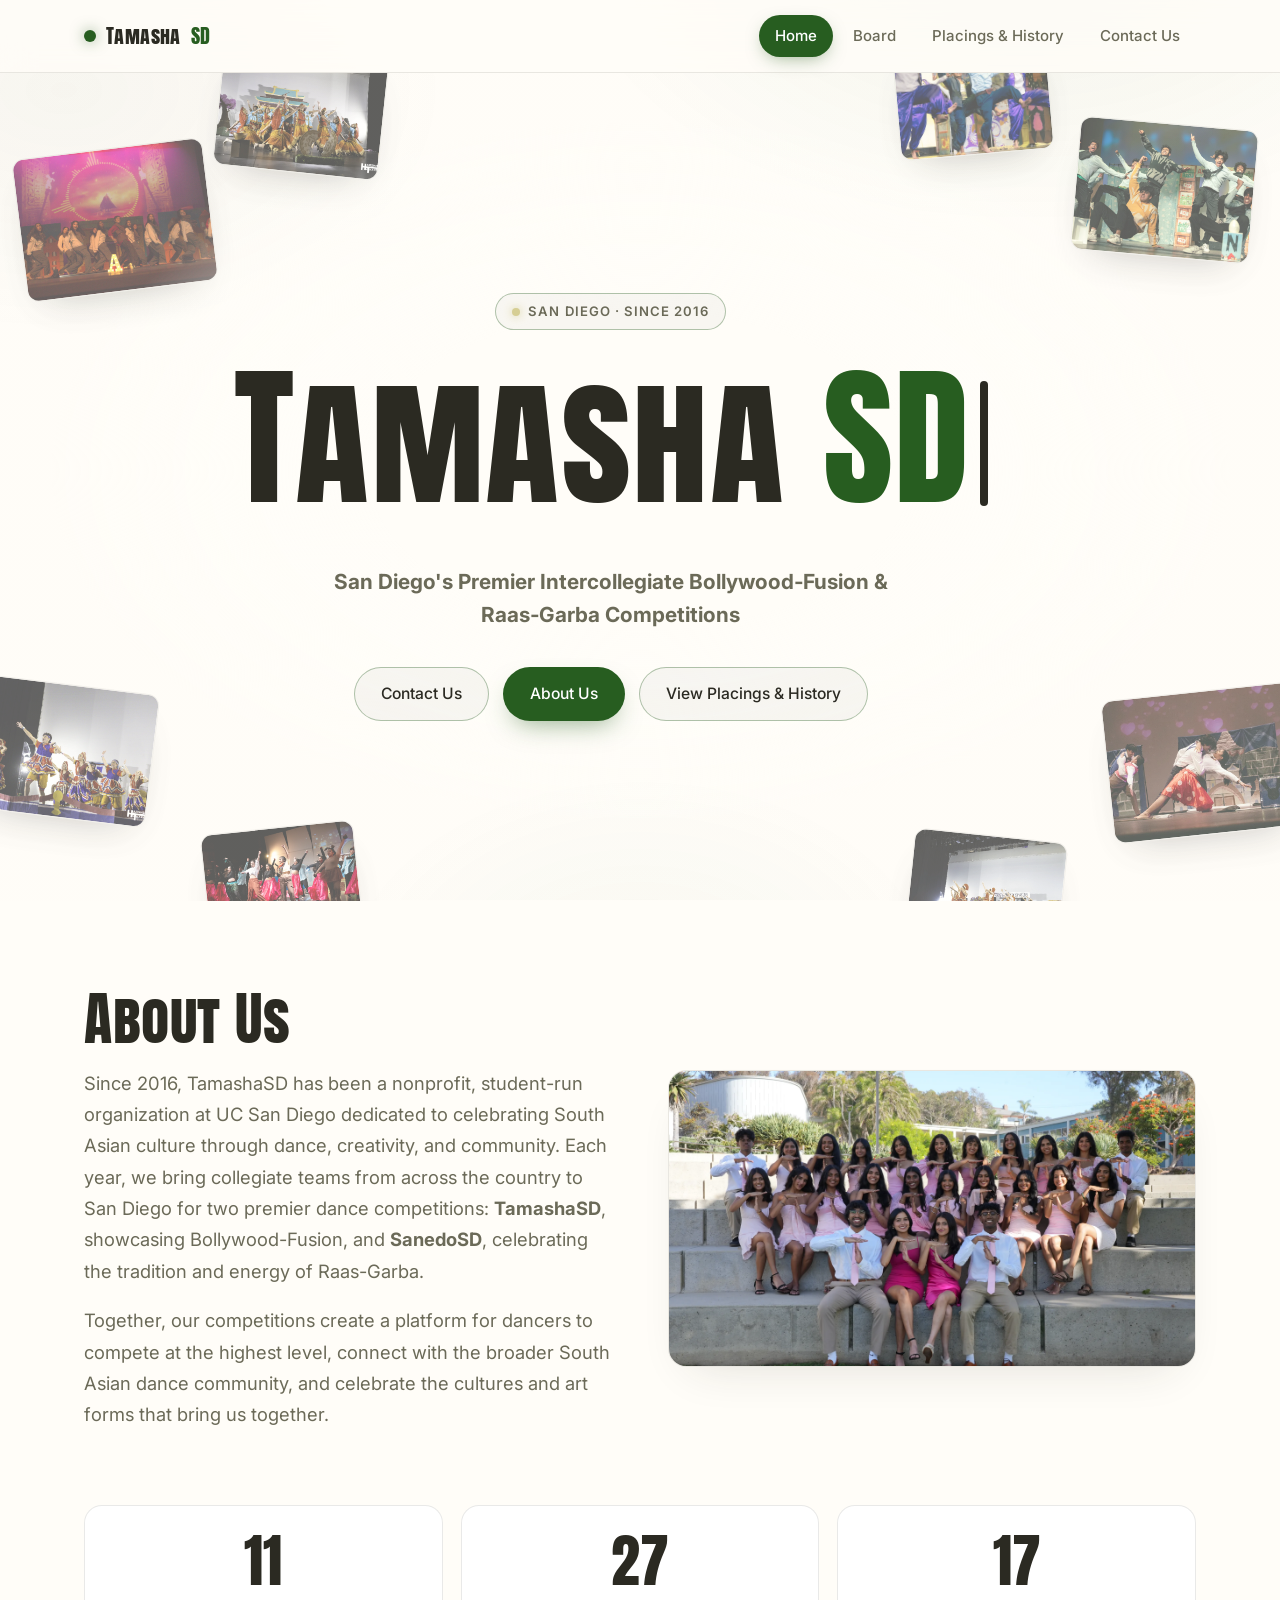
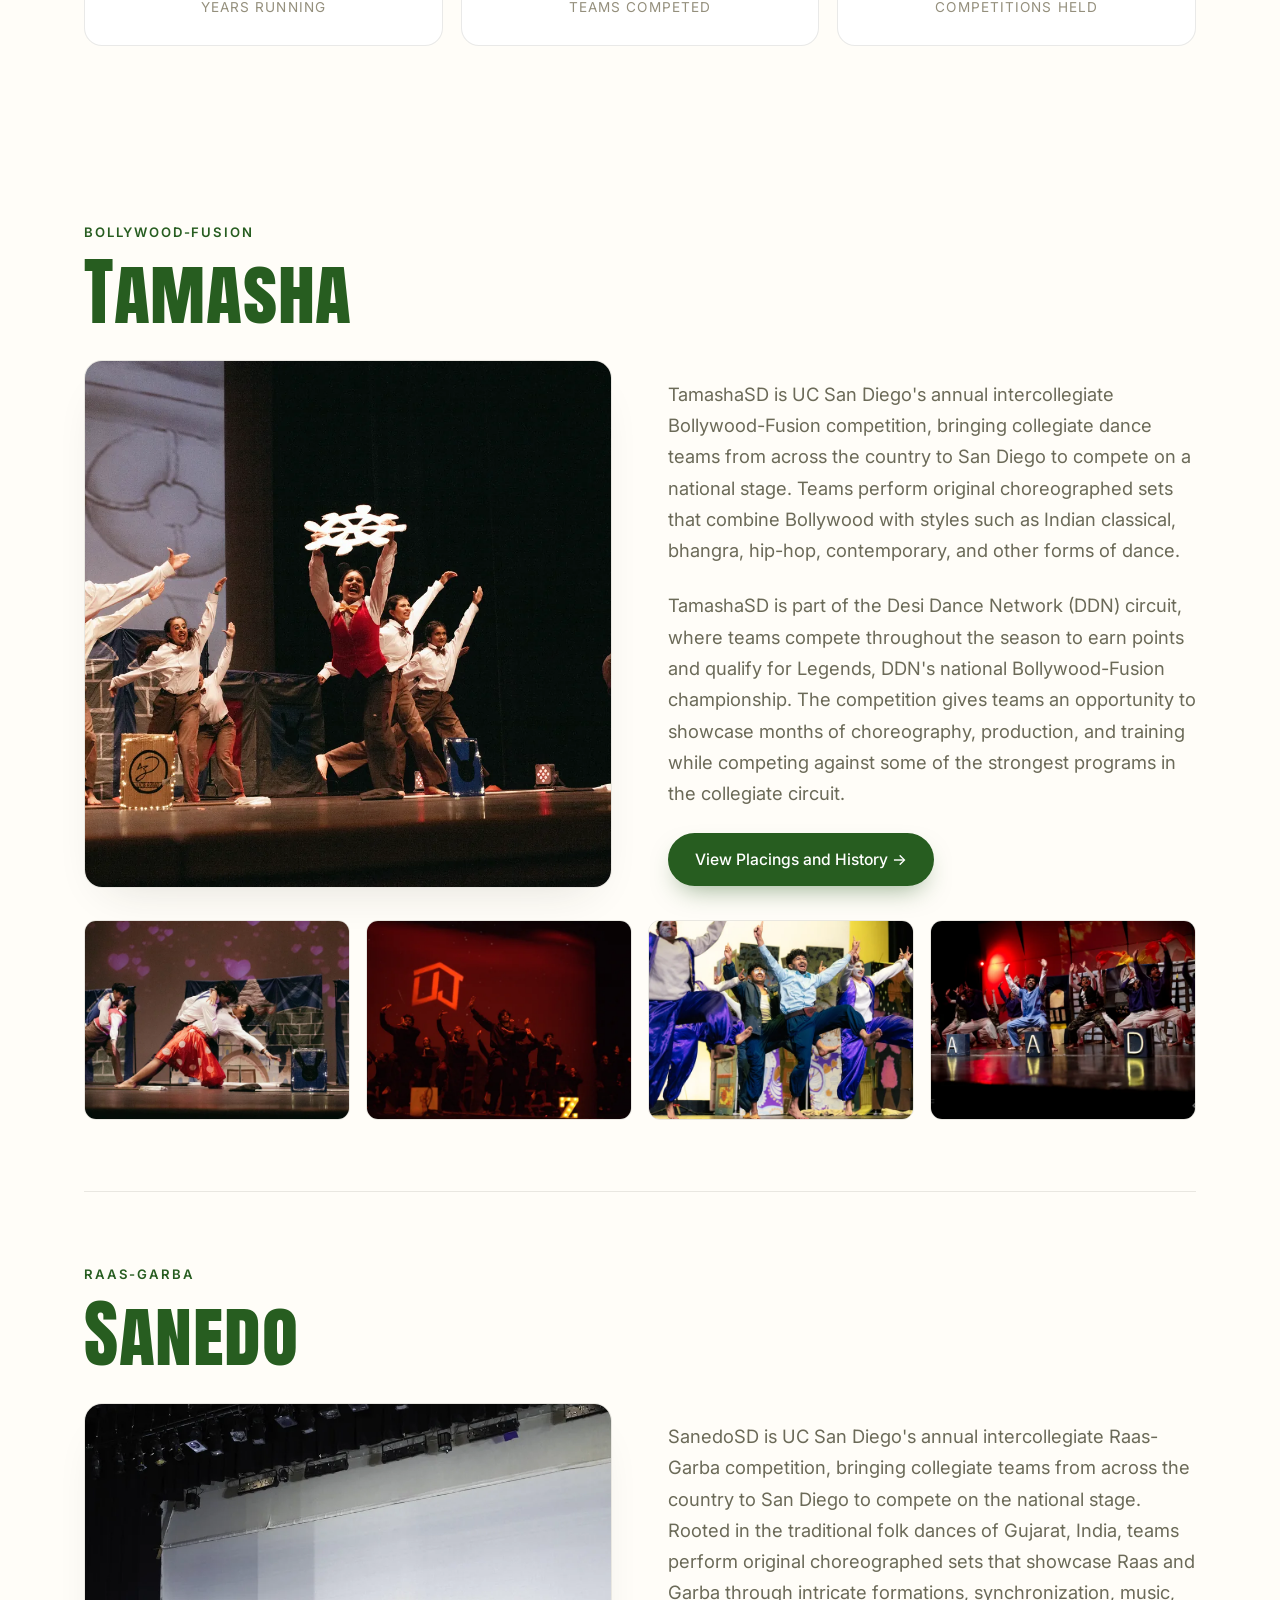
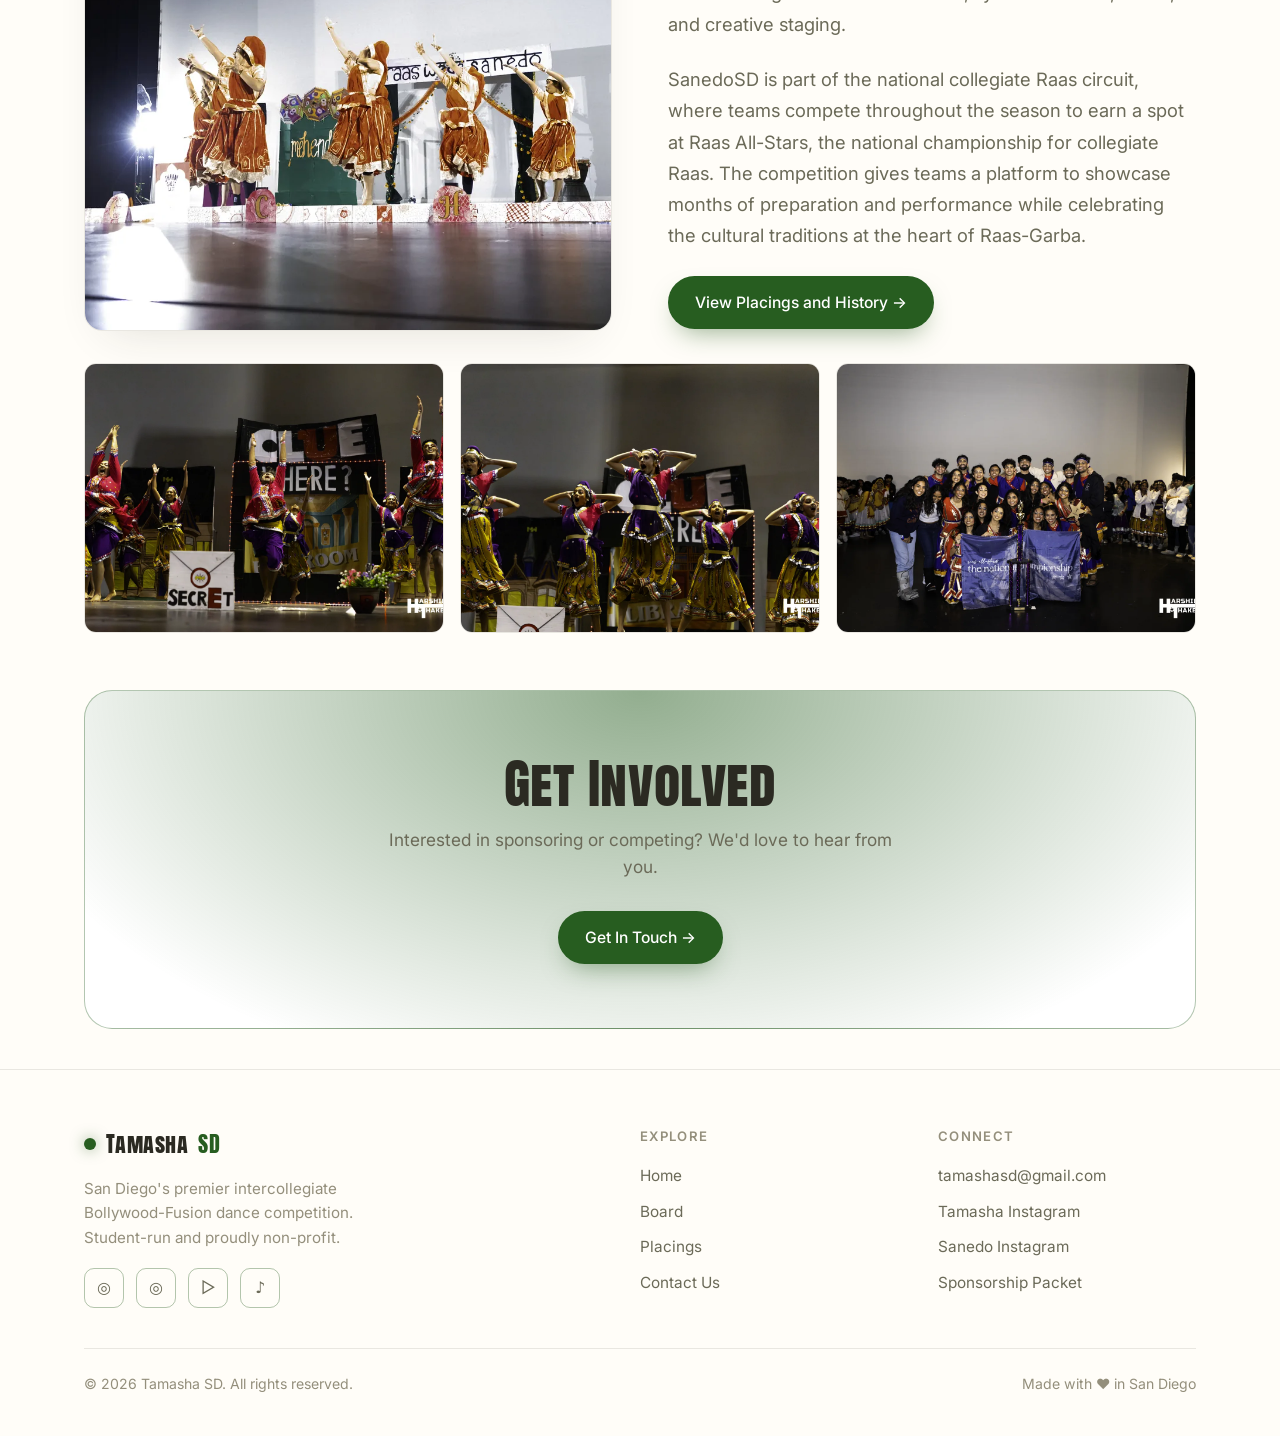
==== commit e6126643: "embed sponsership to pdf" ====
--- a/index.html
+++ b/index.html
@@ -227,7 +227,7 @@
             <li><a href="mailto:tamashasd@gmail.com">tamashasd@gmail.com</a></li>
             <li><a href="https://www.instagram.com/tamashasd/" target="_blank" rel="noopener noreferrer">Tamasha Instagram</a></li>
             <li><a href="https://www.instagram.com/sanedosd/" target="_blank" rel="noopener noreferrer">Sanedo Instagram</a></li>
-            <li><a href="https://canva.link/knv3cnp3l9zu014" target="_blank" rel="noopener noreferrer">Sponsorship Packet</a></li>
+            <li><a href="assets/Sponsorship.pdf" target="_blank" rel="noopener noreferrer">Sponsorship Packet</a></li>
           </ul>
         </div>
       </div>
--- a/styles.css
+++ b/styles.css
@@ -787,17 +787,16 @@
 .sponsorship-heading h2 { margin: 8px 0 10px; }
 .sponsorship-heading p { max-width: 720px; margin: 0; color: var(--text-dim); }
 .sponsorship-heading .btn { flex: none; }
-.canva-embed {
+.pdf-embed {
   position: relative;
   width: 100%;
-  aspect-ratio: 16 / 9;
+  height: clamp(400px, 75vh, 900px);
   overflow: hidden;
   border: 1px solid var(--border-strong);
   border-radius: var(--radius-sm);
   background: var(--bg-2);
   box-shadow: var(--shadow);
 }
-.canva-embed iframe { width: 100%; height: 100%; border: 0; }
 .embed-fallback { margin: 16px 0 0; color: var(--text-mute); font-size: 0.88rem; text-align: center; }
 .embed-fallback a { color: var(--green-mid); }
 
